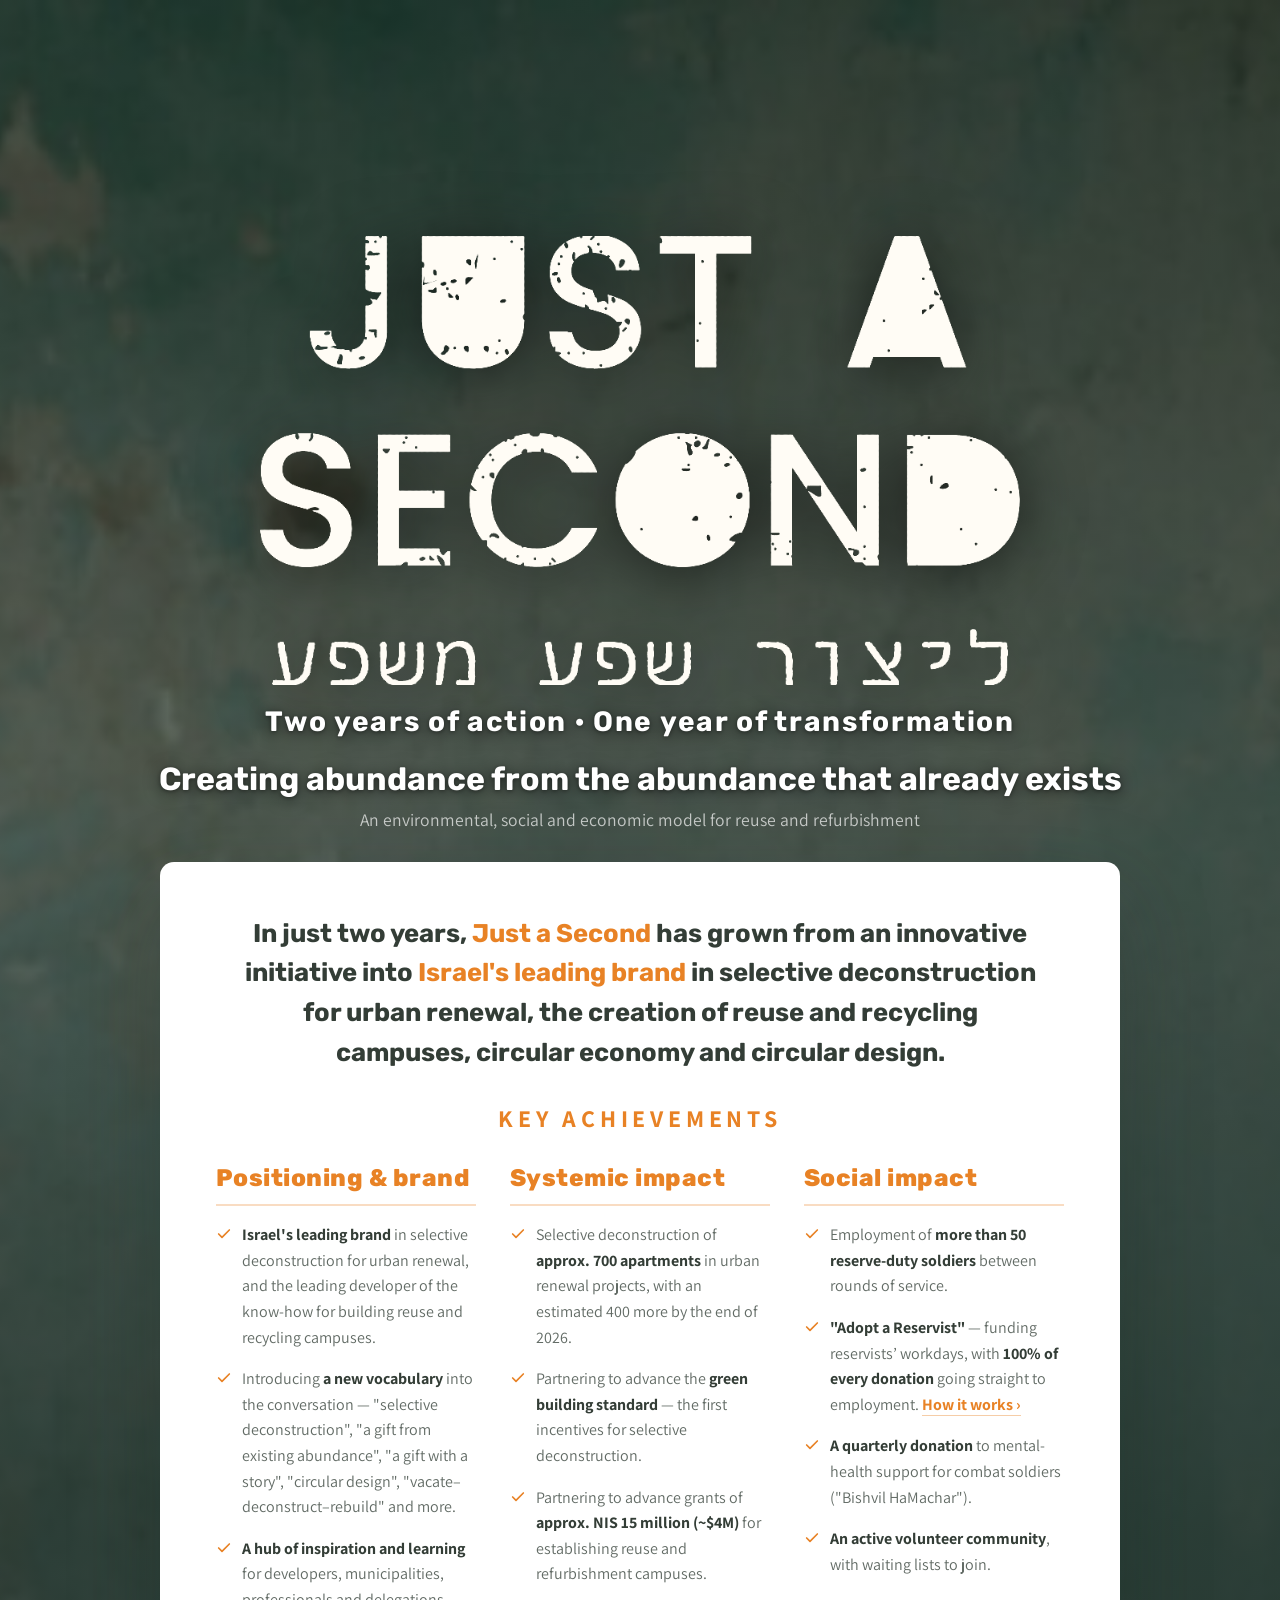
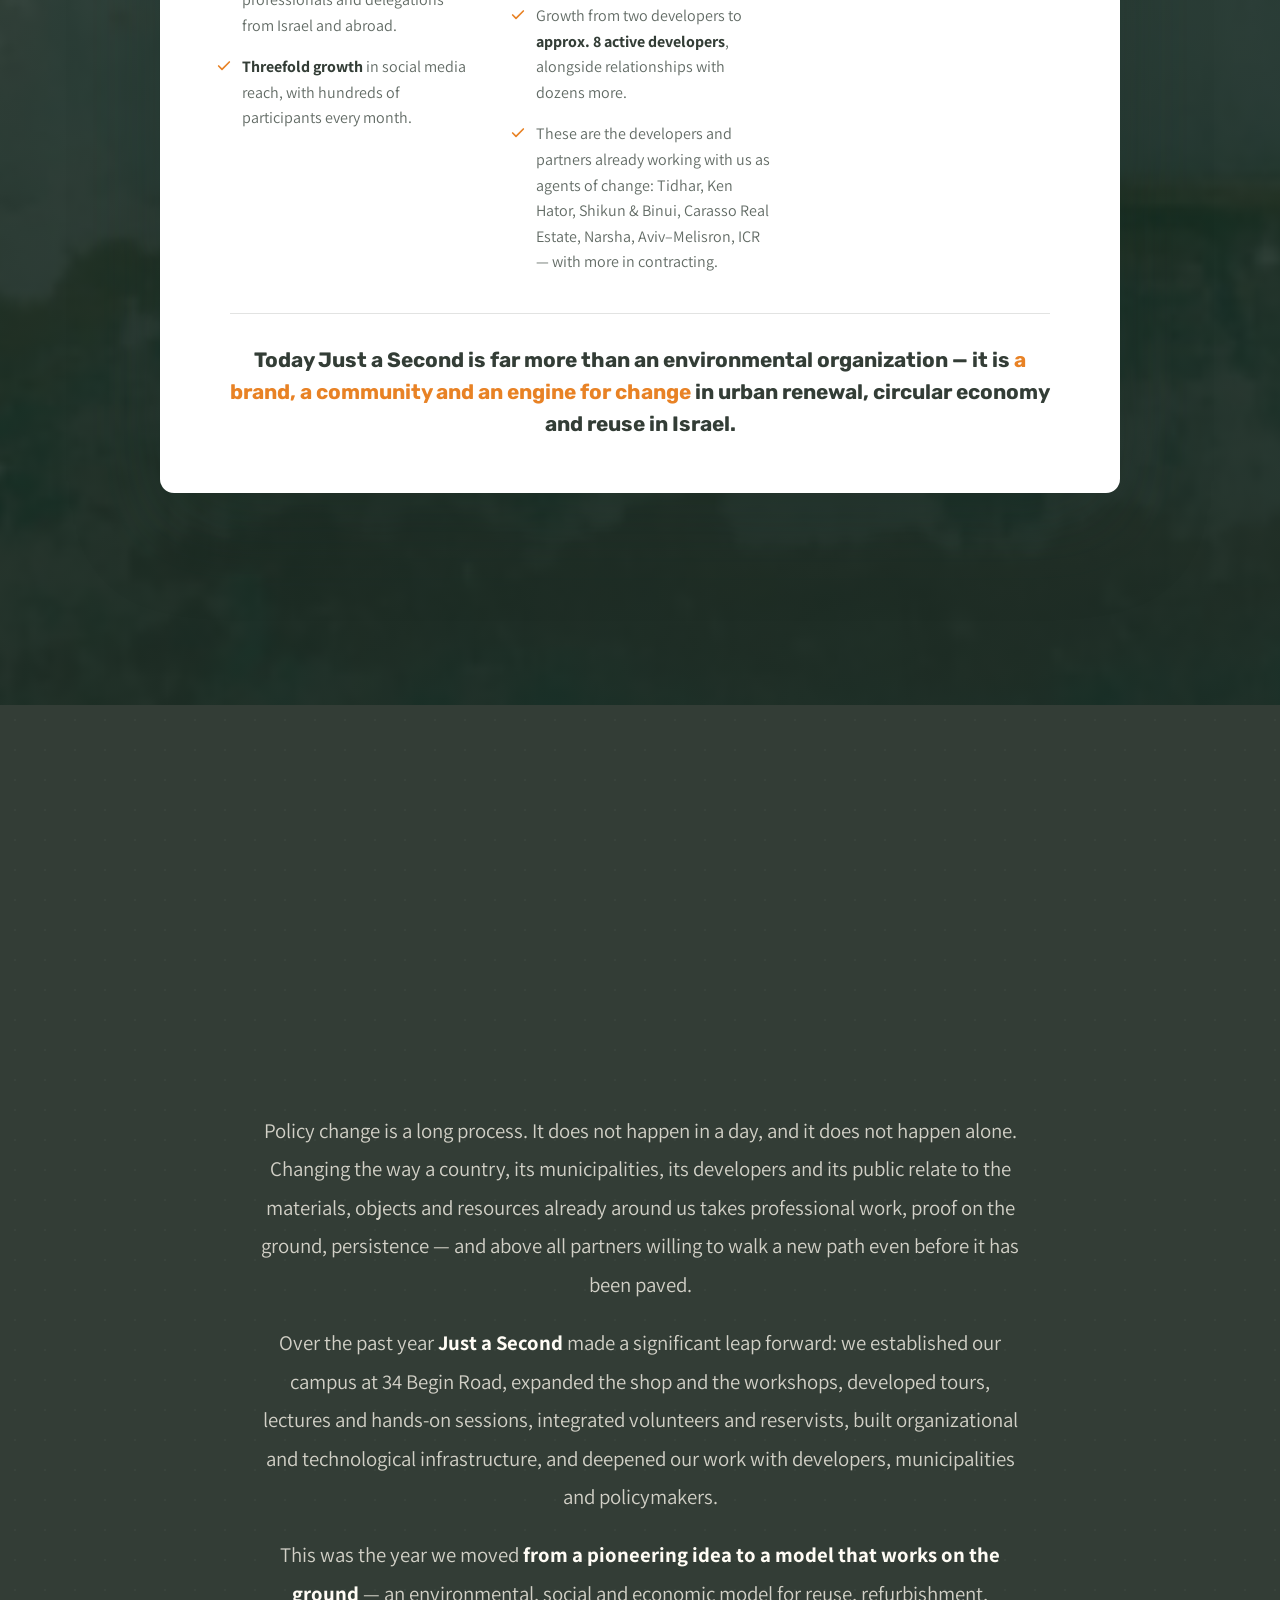
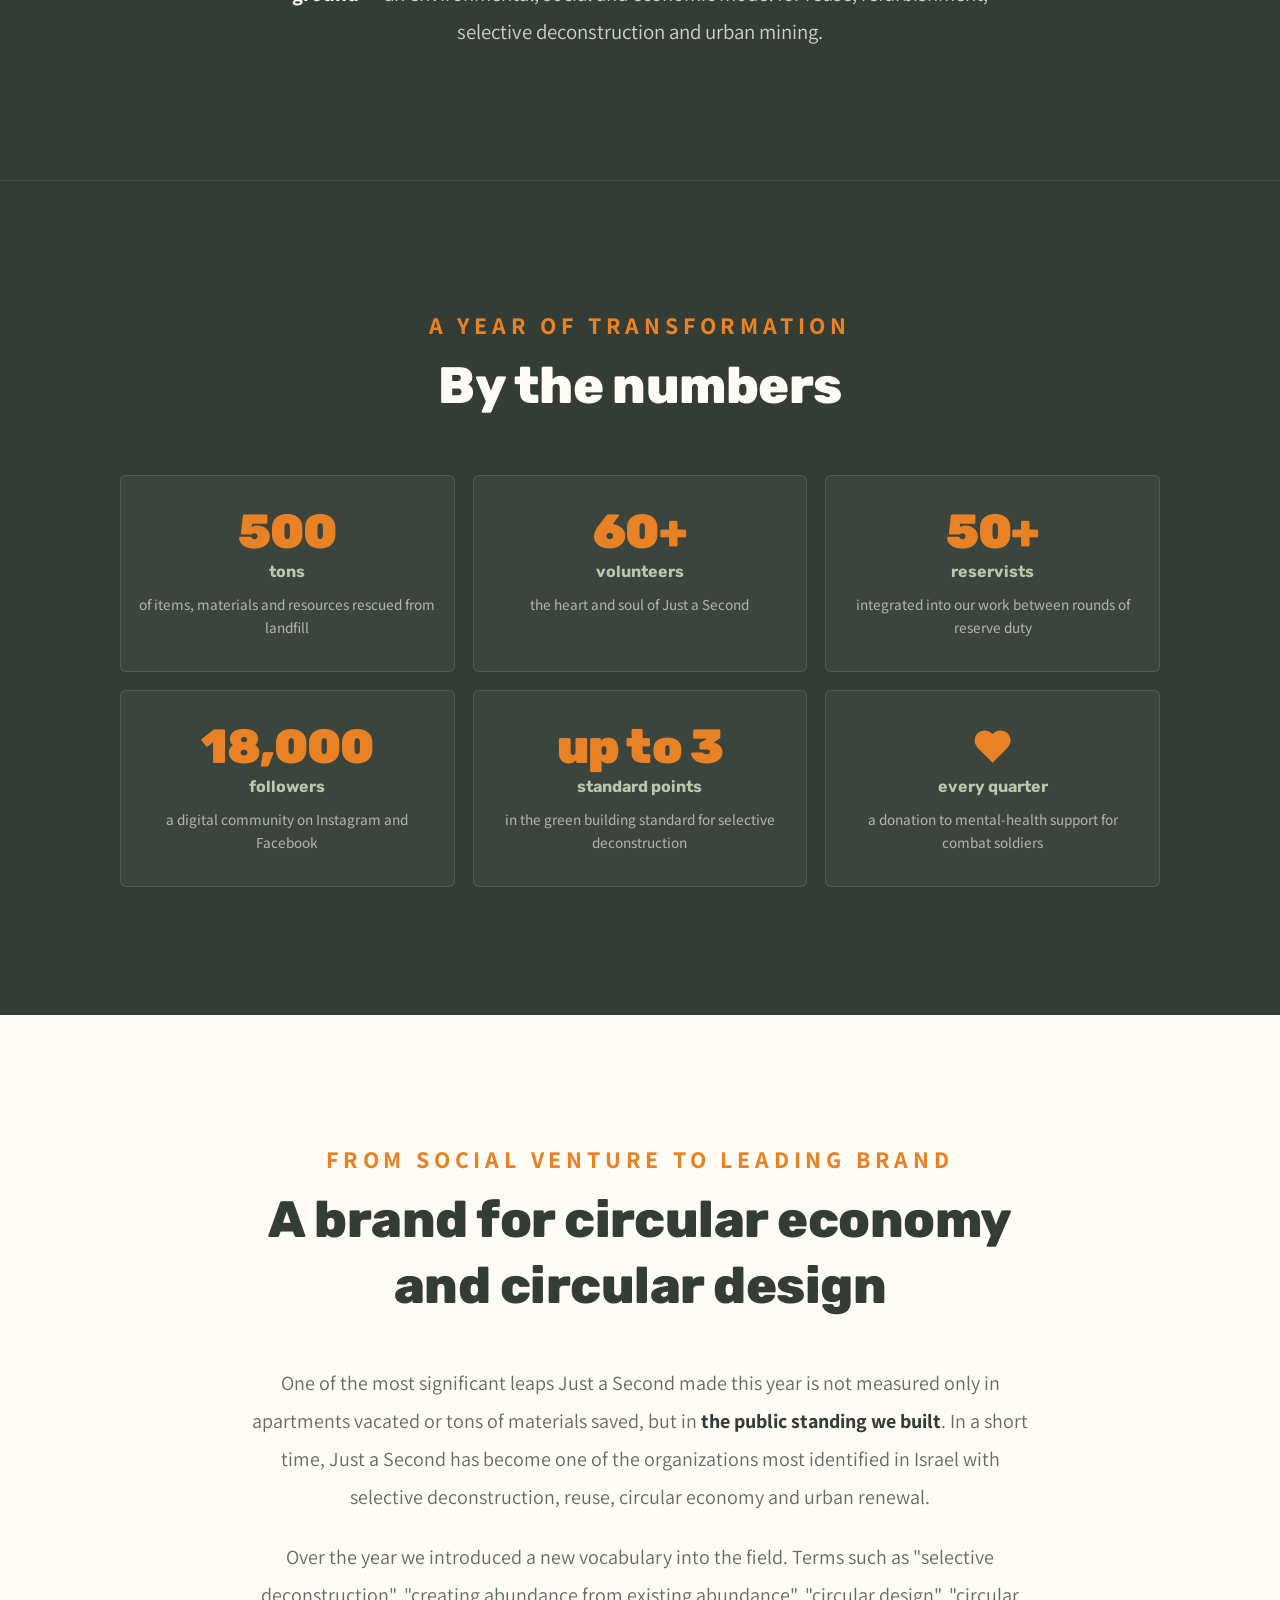
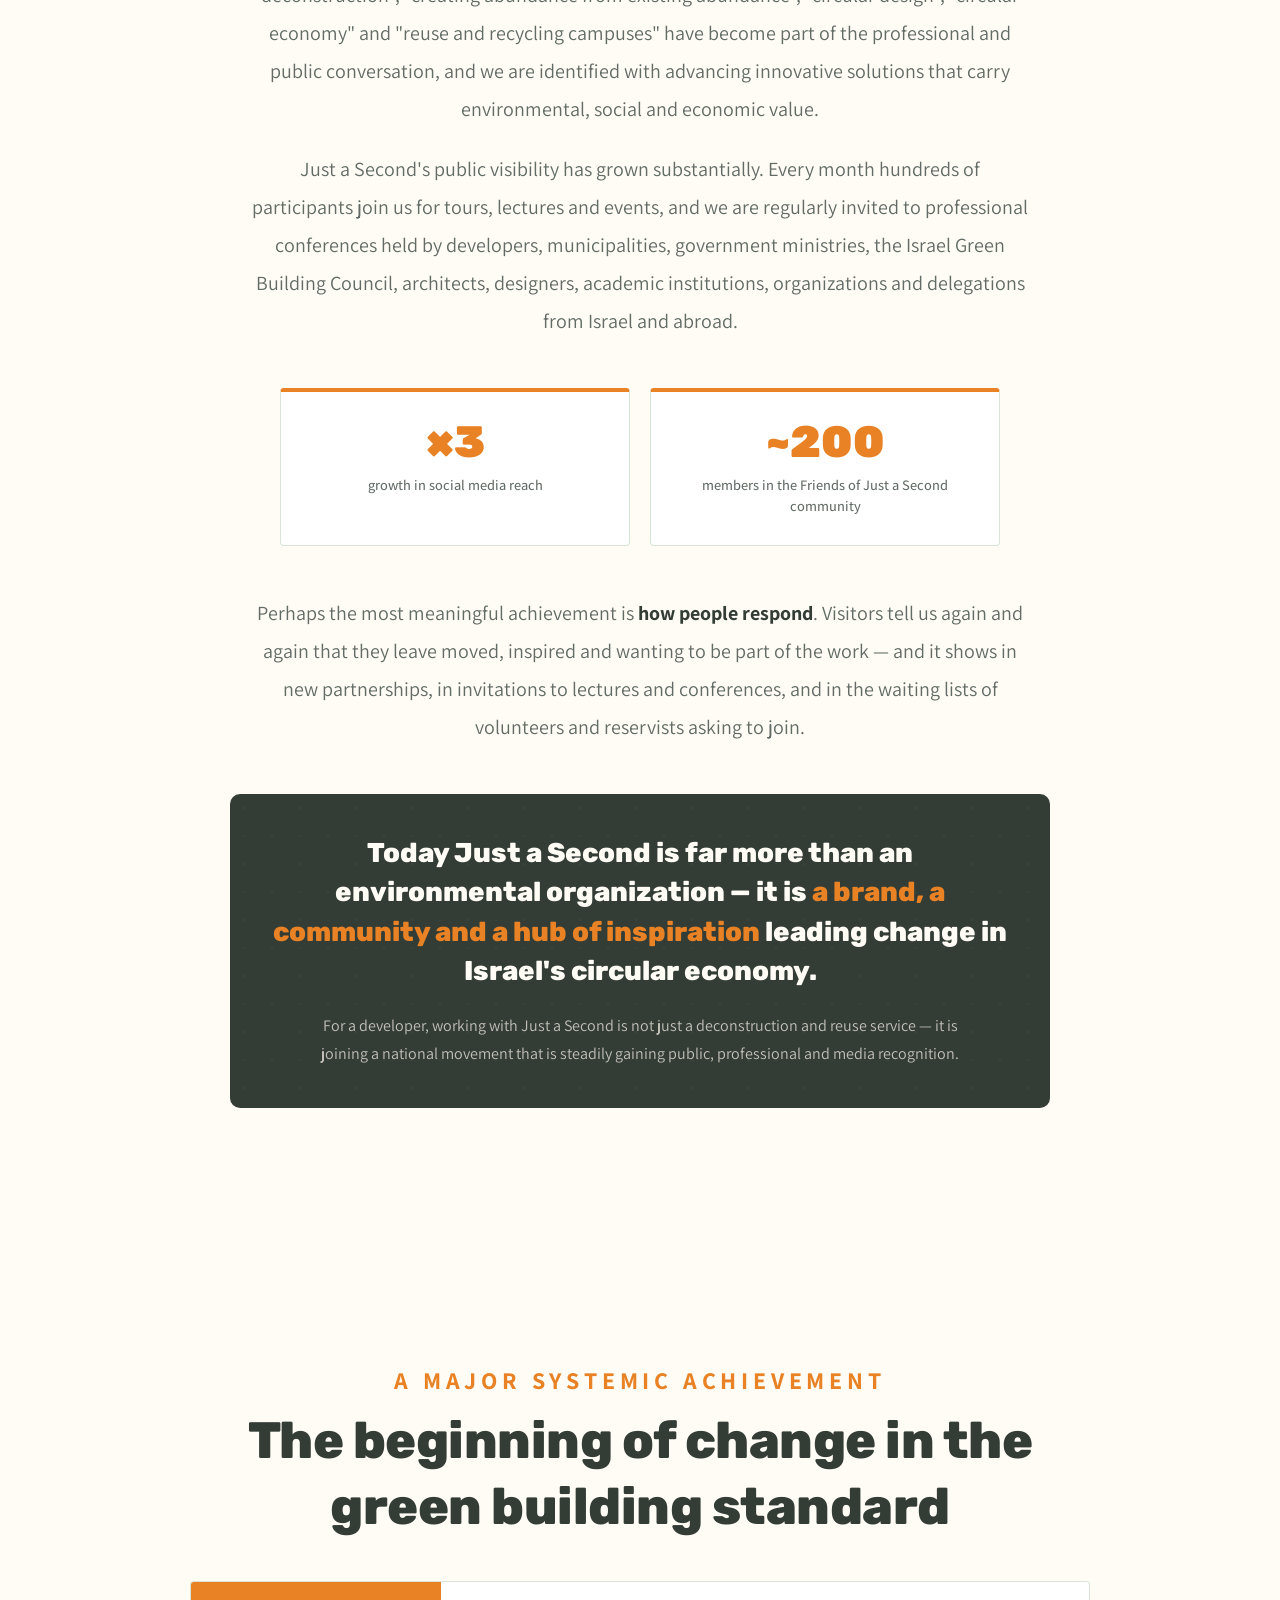
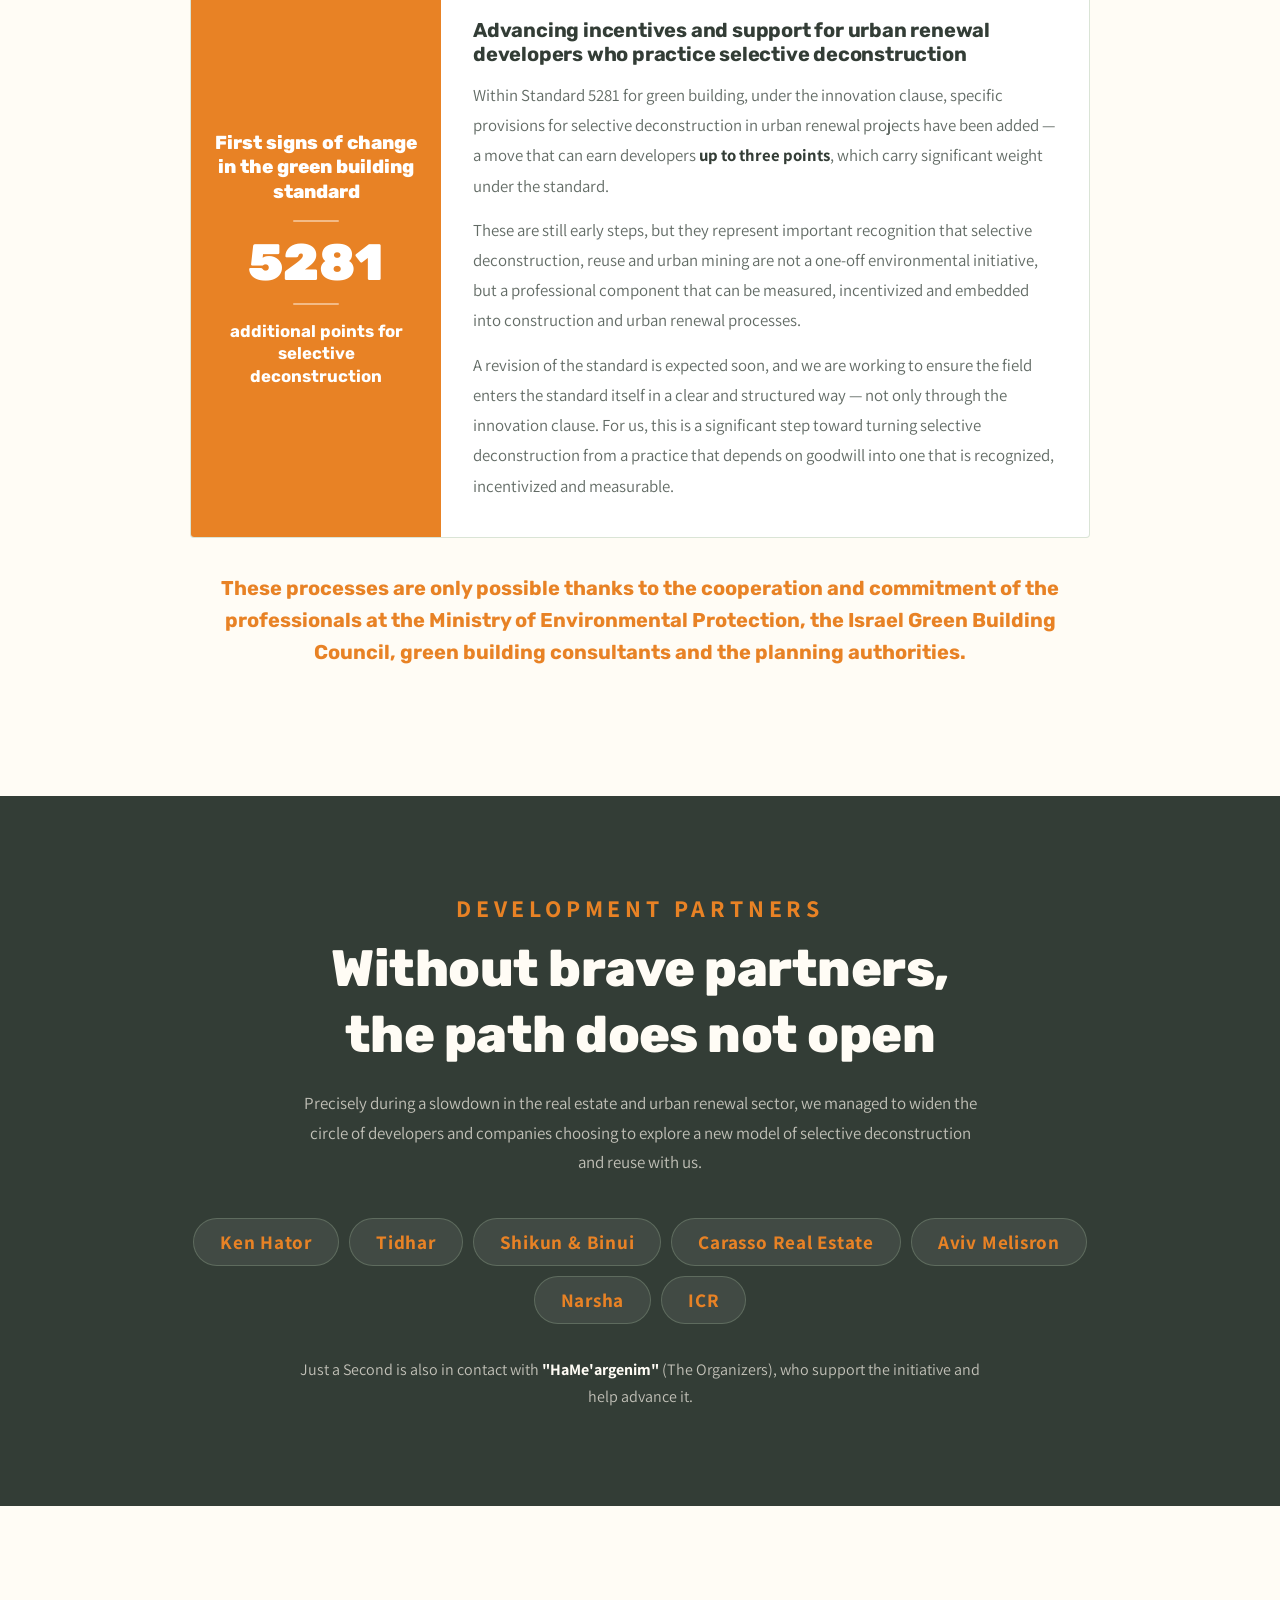
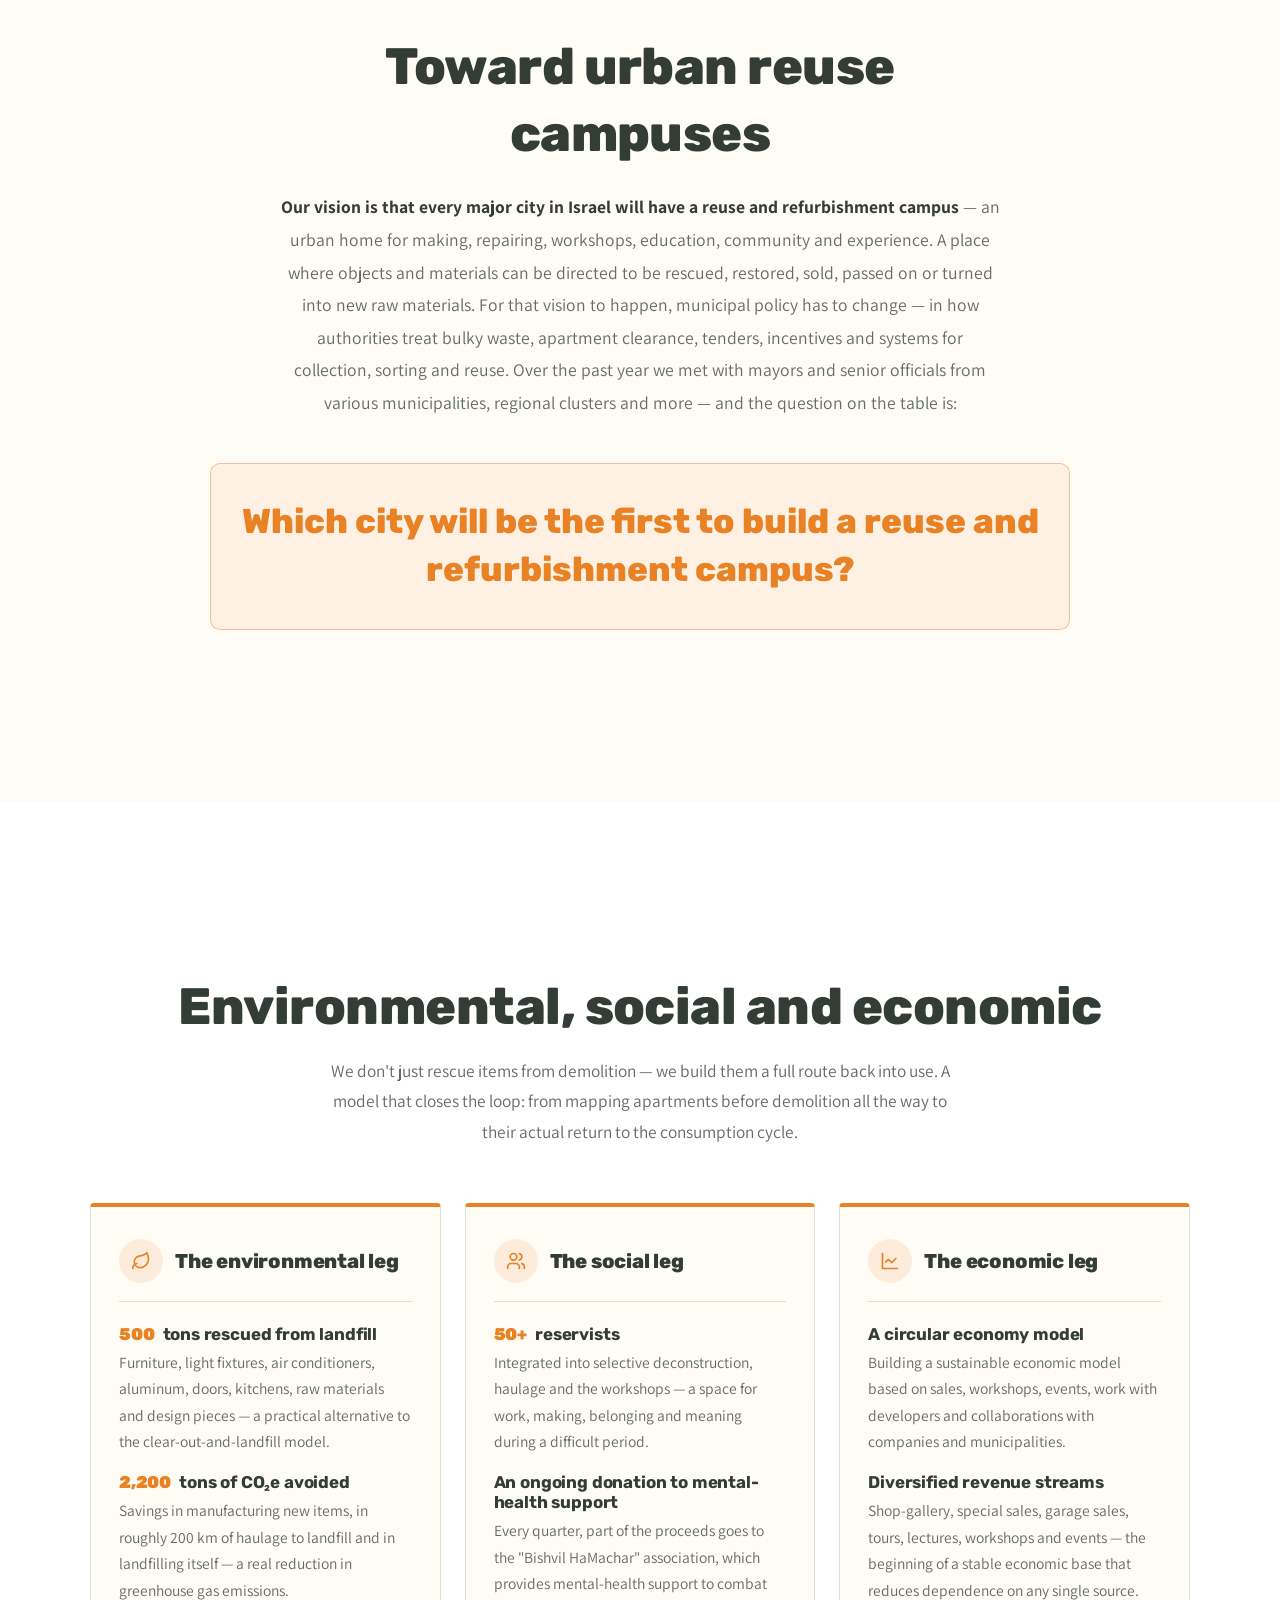
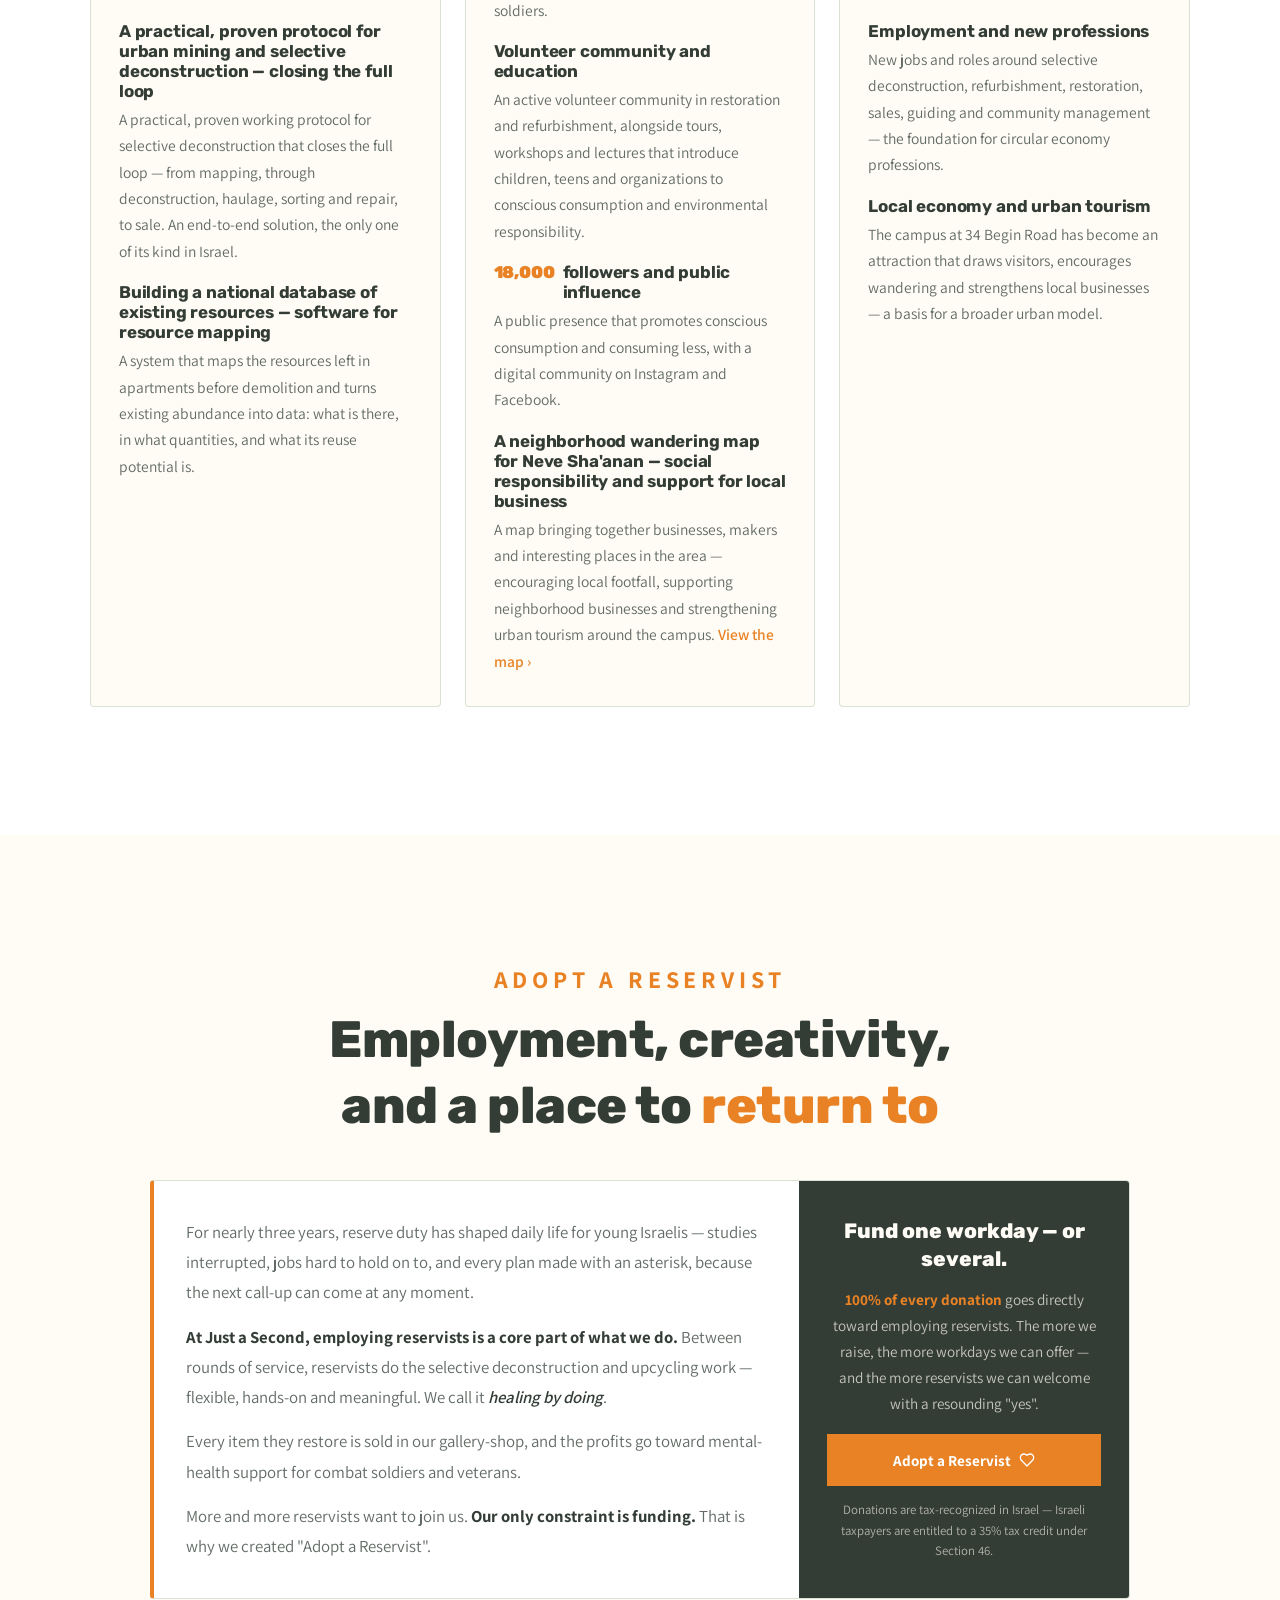
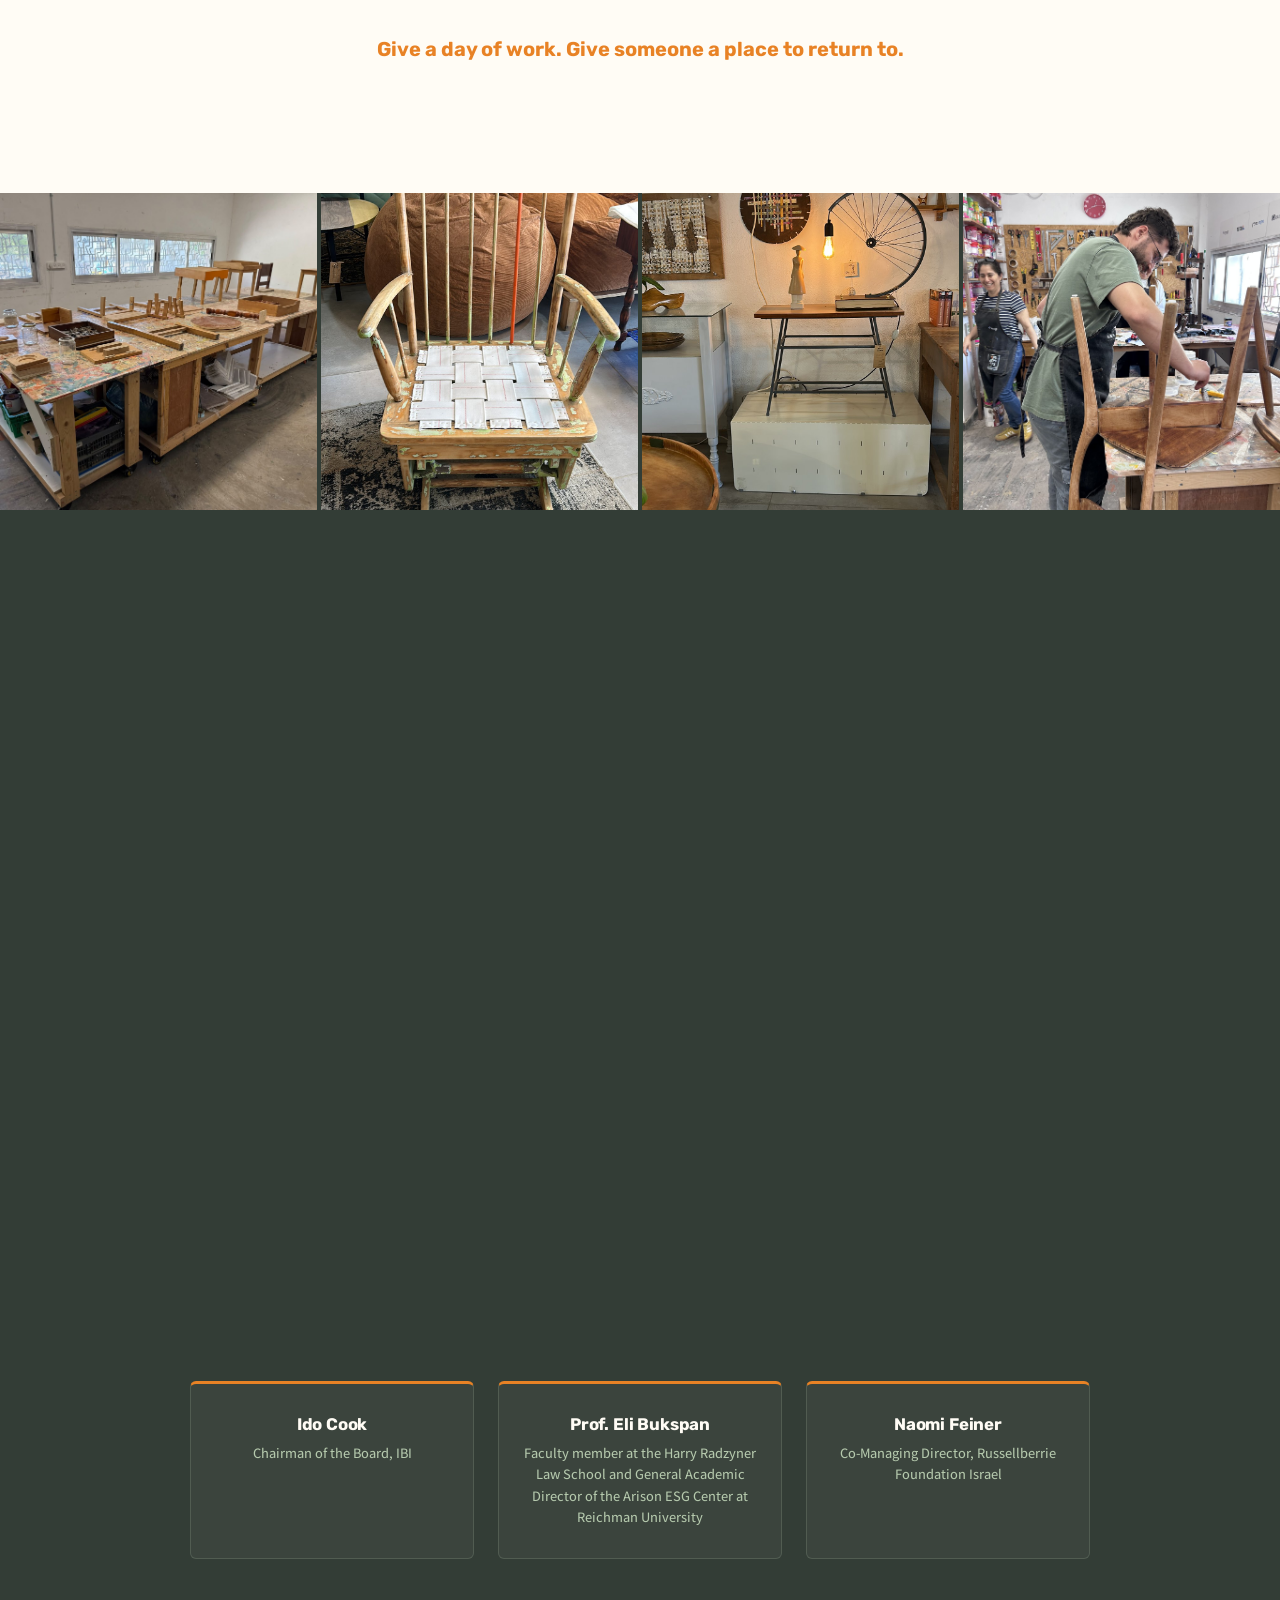
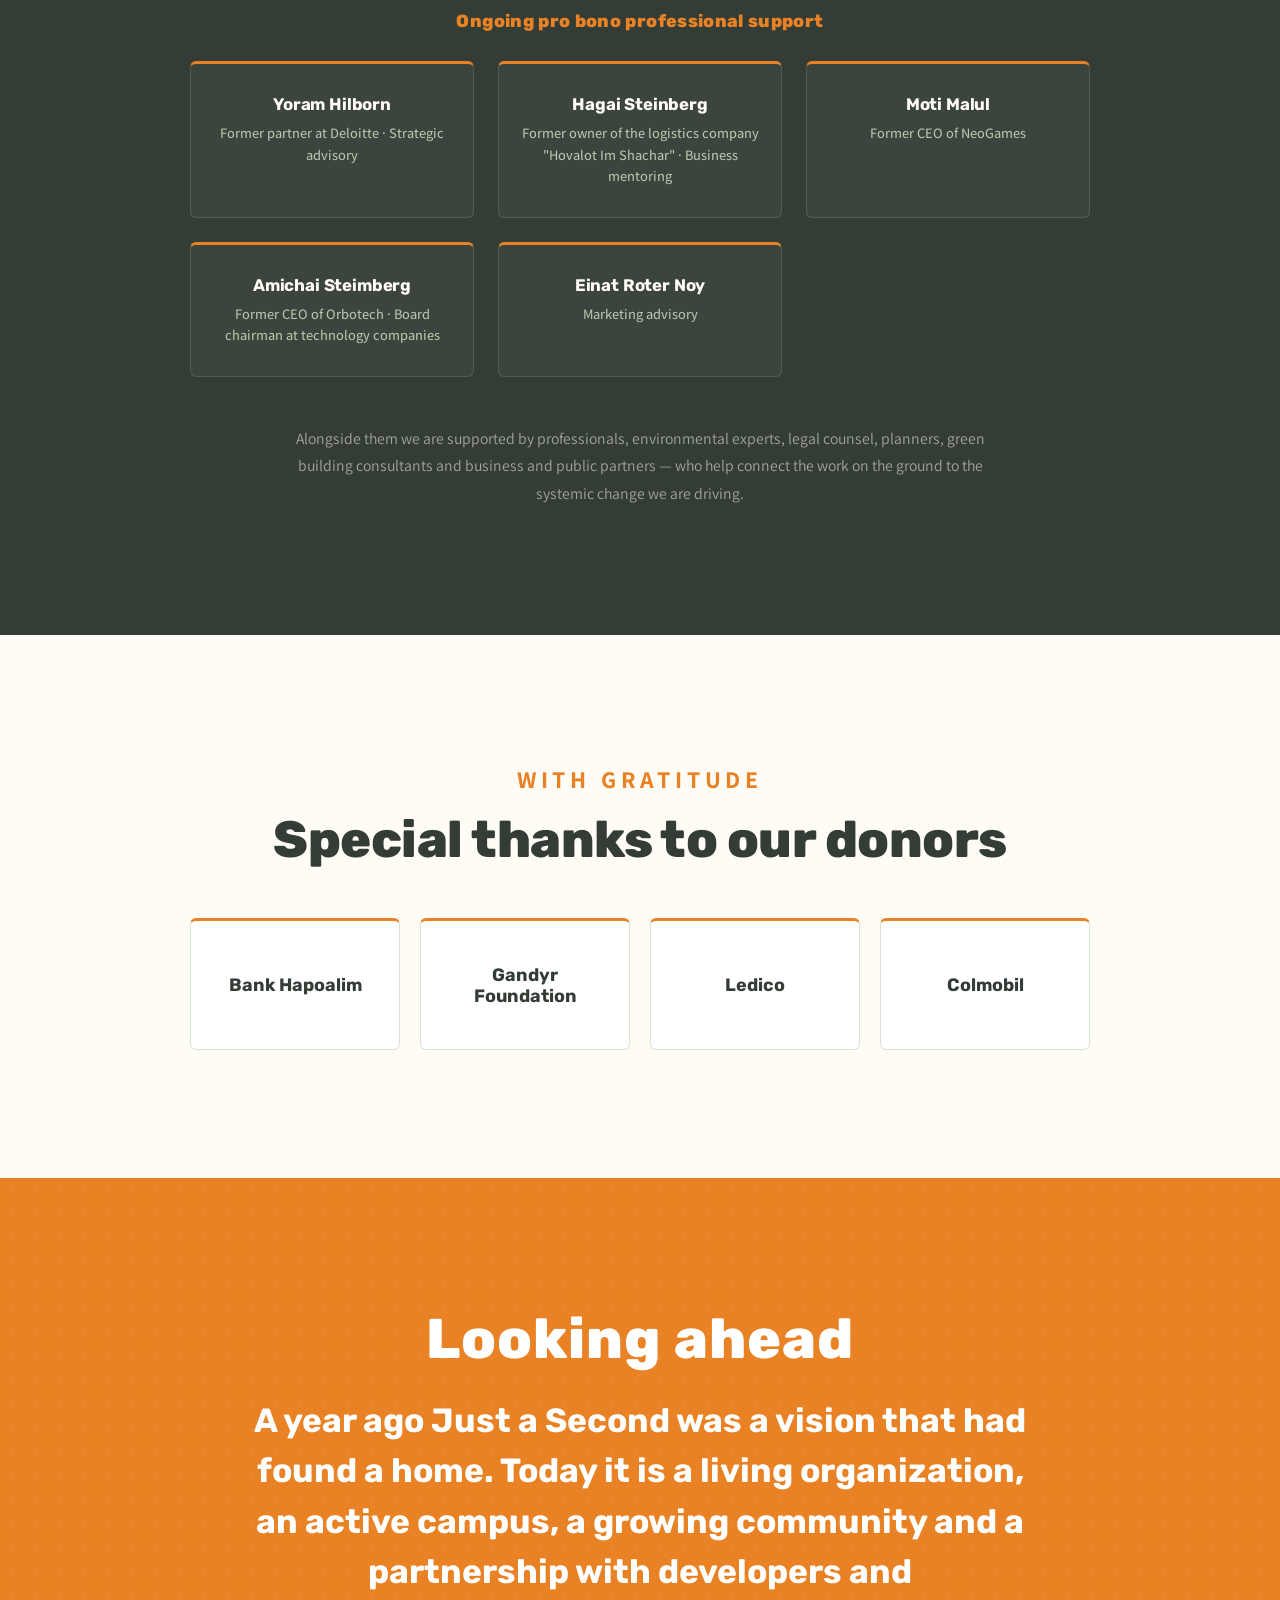
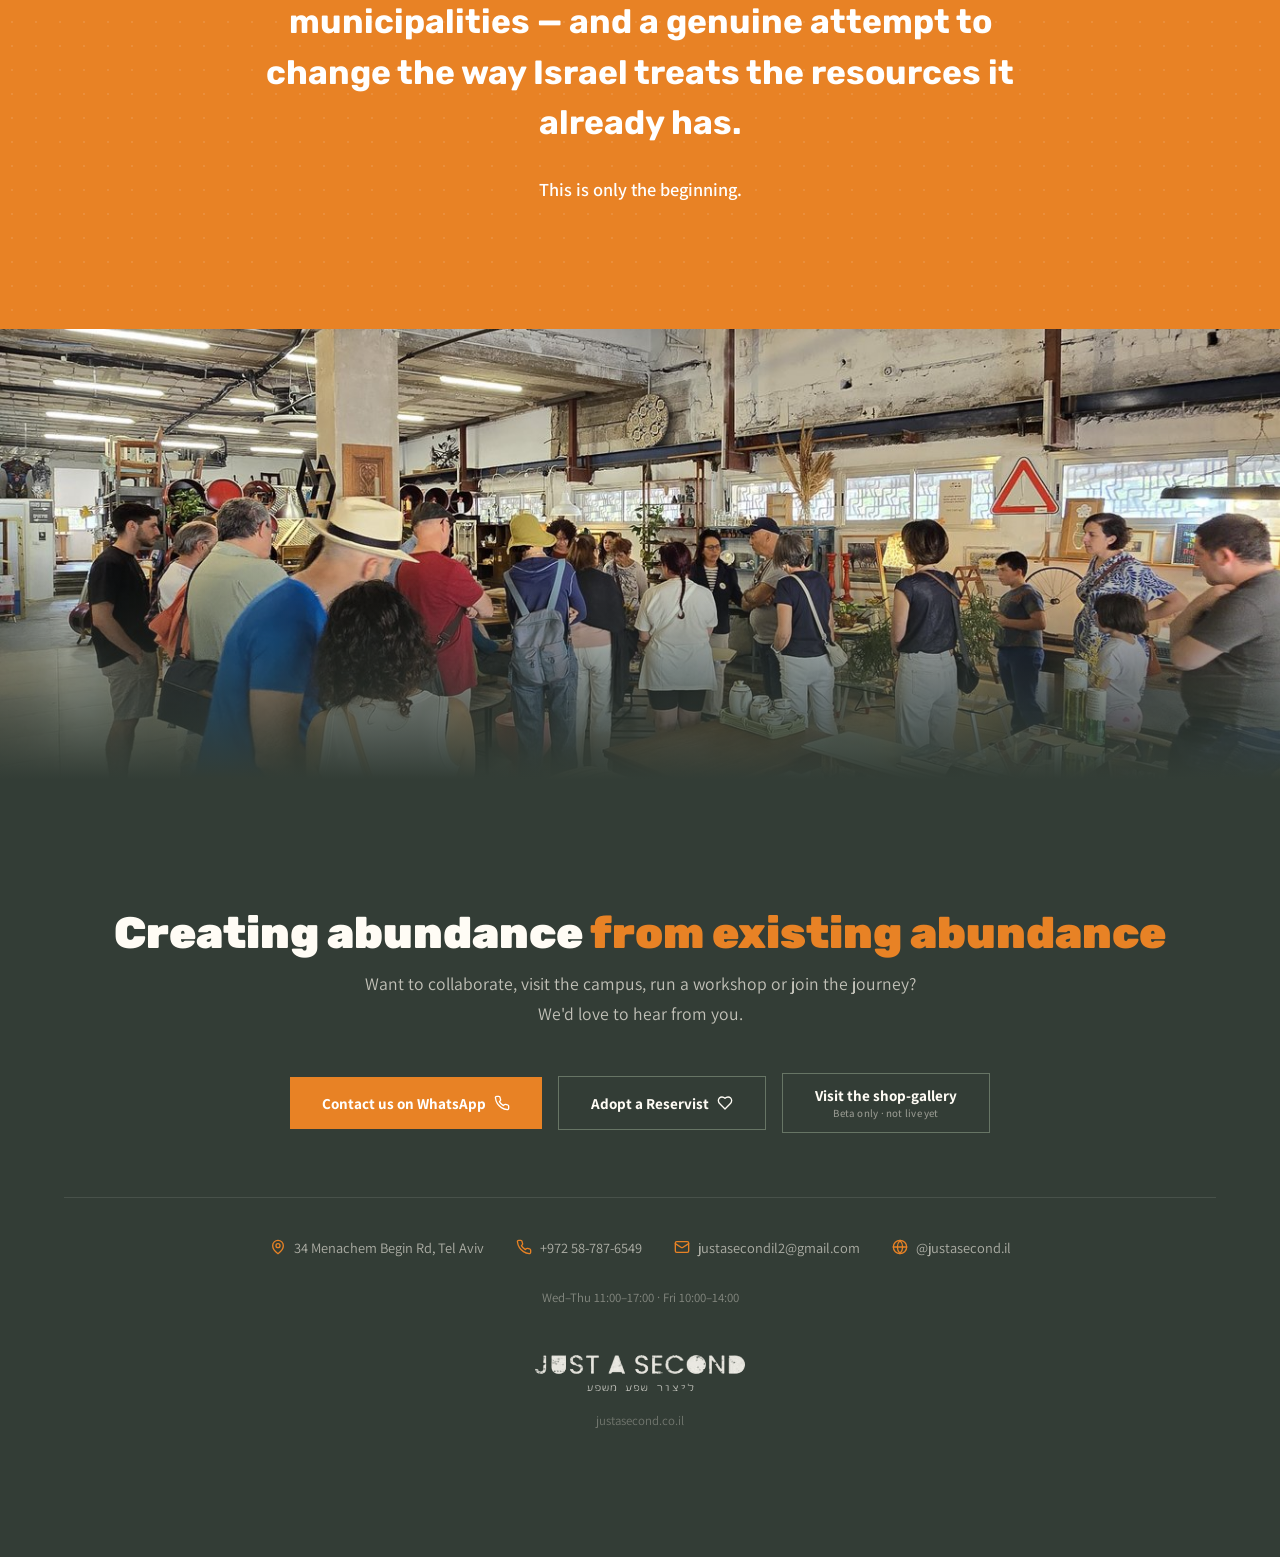
==== index.html @ 2d510a44 "Initial commit: English one-pager with Adopt a Reservist Standalone English (LTR) version of the Jus" ====
<!DOCTYPE html>
<html lang="en" dir="ltr">
<head>
  <meta charset="UTF-8" />
  <meta name="viewport" content="width=device-width, initial-scale=1.0" />
  <title>Just A Second | Two Years of Action, One Year of Transformation</title>
  <meta name="description" content="Two years of action, one year of transformation. An environmental, social and economic model for reuse, refurbishment, selective deconstruction and urban mining. 500 tons rescued, 2,200 tons of CO₂e avoided." />
  <meta property="og:title" content="Just A Second | Two Years of Action, One Year of Transformation" />
  <meta property="og:description" content="Creating abundance from the abundance that already exists. An environmental, social and economic model for reuse, refurbishment and selective deconstruction." />
  <meta property="og:url" content="https://jas-one-pager-donation.netlify.app/" />
  <meta property="og:image" content="https://jas-one-pager-donation.netlify.app/og-image.jpg" />
  <meta property="og:image:secure_url" content="https://jas-one-pager-donation.netlify.app/og-image.jpg" />
  <meta property="og:image:width" content="1200" />
  <meta property="og:image:height" content="1600" />
  <meta property="og:image:alt" content="Just A Second — the reuse and refurbishment campus" />
  <meta property="og:type" content="website" />
  <meta property="og:locale" content="en_US" />
  <meta name="twitter:card" content="summary_large_image" />
  <meta name="twitter:image" content="https://jas-one-pager-donation.netlify.app/og-image.jpg" />
  <link rel="alternate" hreflang="he" href="https://jas-one-pager.vercel.app/" />
  <link rel="alternate" hreflang="en" href="https://jas-one-pager-donation.netlify.app/" />
  <link rel="preconnect" href="https://fonts.googleapis.com" />
  <link rel="preconnect" href="https://fonts.gstatic.com" crossorigin />
  <link href="https://fonts.googleapis.com/css2?family=Assistant:wght@300;400;500;600;700;800&family=Rubik:wght@400;500;600;700;800;900&display=swap" rel="stylesheet" />
  <style>
    *, *::before, *::after { box-sizing: border-box; margin: 0; padding: 0; }
    :root {
      --green: #333D36;
      --green-mid: #626B65;
      --sage: #B5C9AD;
      --orange: #E88225;
      --cream: #FFFCF5;
      --white: #ffffff;
      --font-title: 'Rubik', 'Assistant', sans-serif;
      --font-body: 'Assistant', 'Rubik', sans-serif;
    }
    html { scroll-behavior: smooth; }
    body {
      font-family: var(--font-body);
      font-weight: 400;
      color: var(--green);
      background: var(--cream);
      overflow-x: hidden;
      -webkit-font-smoothing: antialiased;
    }
    h1, h2, h3, h4, h5, h6 { font-family: var(--font-title); font-weight: 800; letter-spacing: -0.01em; }
    .container { max-width: 1200px; margin: 0 auto; padding: 0 24px; }
    .narrow { max-width: 820px; margin: 0 auto; }


    /* ═══ ANIMATIONS ═══ */
    @keyframes fadeUp {
      from { opacity: 0; transform: translateY(40px); }
      to { opacity: 1; transform: translateY(0); }
    }
    @keyframes fadeIn {
      from { opacity: 0; }
      to { opacity: 1; }
    }
    @keyframes scrollBounce {
      0%, 100% { transform: translateY(0); }
      50% { transform: translateY(8px); }
    }
    @keyframes scaleIn {
      from { opacity: 0; transform: scale(0.8); }
      to { opacity: 1; transform: scale(1); }
    }
    .reveal {
      opacity: 0;
      transform: translateY(40px);
      transition: opacity 0.8s cubic-bezier(0.22, 1, 0.36, 1), transform 0.8s cubic-bezier(0.22, 1, 0.36, 1);
    }
    .reveal.visible {
      opacity: 1;
      transform: translateY(0);
    }

    /* ═══ HERO ═══ */
    .hero {
      position: relative;
      overflow: hidden;
    }
    .hero-bg {
      position: absolute;
      inset: 0;
      z-index: 0;
    }
    .hero-bg img {
      width: 100%;
      height: 100%;
      object-fit: cover;
      transition: transform 8s ease-out;
    }
    .hero:hover .hero-bg img { transform: scale(1.05); }
    .hero-bg::after {
      content: '';
      position: absolute;
      inset: 0;
      background: linear-gradient(to bottom, rgba(25,43,36,0.6), rgba(25,43,36,0.55), rgba(25,43,36,0.82), rgba(25,43,36,0.9));
    }
    .hero-center {
      position: relative;
      z-index: 10;
      min-height: 100dvh;
      display: flex;
      align-items: flex-start;
      justify-content: center;
      text-align: center;
      padding: clamp(96px, 12vh, 150px) 24px 0;
    }
    .hero-title {
      margin: 0 auto;
      animation: fadeUp 1s 0.3s cubic-bezier(0.22, 1, 0.36, 1) both;
    }
    .hero-logo {
      display: block;
      margin: 0 auto;
      width: clamp(330px, 82vw, 760px);
      max-width: 92vw;
      height: auto;
      filter: drop-shadow(0 6px 30px rgba(0,0,0,0.55));
    }
    .hero-subtitle-en {
      font-family: var(--font-title);
      font-size: clamp(1rem, 3vw, 1.75rem);
      font-weight: 700;
      color: white;
      letter-spacing: 0.06em;
      margin-top: 20px;
      text-shadow: 0 2px 16px rgba(0,0,0,0.6), 0 1px 4px rgba(0,0,0,0.4);
      animation: fadeUp 1s 0.6s cubic-bezier(0.22, 1, 0.36, 1) both;
    }
    .hero-bottom {
      position: relative;
      z-index: 10;
      padding-bottom: 48px;
      text-align: center;
      animation: fadeUp 1s 1s cubic-bezier(0.22, 1, 0.36, 1) both;
    }
    .hero-tagline {
      font-family: var(--font-title);
      font-size: clamp(1.25rem, 3vw, 2rem);
      font-weight: 700;
      color: white;
      text-shadow: 0 2px 16px rgba(0,0,0,0.6), 0 1px 4px rgba(0,0,0,0.4);
    }
    .hero-tagline-center {
      margin-top: 22px;
      animation: fadeUp 1s 0.9s cubic-bezier(0.22, 1, 0.36, 1) both;
    }
    .hero-tagline-sub {
      font-family: var(--font-body);
      font-size: 1.1rem;
      font-weight: 400;
      color: rgba(255,255,255,0.7);
      margin-top: 10px;
      animation: fadeUp 1s 1.1s cubic-bezier(0.22, 1, 0.36, 1) both;
    }

    /* ═══ SECTIONS ═══ */
    section { padding: 96px 0; }
    @media (min-width: 640px) { section { padding: 128px 0; } }

    .section-label {
      font-family: var(--font-body);
      font-size: clamp(1.15rem, 2.4vw, 1.5rem);
      letter-spacing: 0.2em;
      text-transform: uppercase;
      color: var(--orange);
      font-weight: 700;
      margin-bottom: 12px;
      text-align: center;
    }
    .section-title {
      font-family: var(--font-title);
      font-size: clamp(1.75rem, 4vw, 3.25rem);
      font-weight: 800;
      text-align: center;
      line-height: 1.3;
      margin-bottom: 48px;
    }

    /* ═══ MISSION / INTRO ═══ */
    .mission {
      background: var(--green);
      position: relative;
      overflow: hidden;
    }
    .mission::before {
      content: '';
      position: absolute;
      inset: 0;
      opacity: 0.03;
      background-image: radial-gradient(circle, var(--cream) 1px, transparent 1px);
      background-size: 30px 30px;
    }
    .mission .container { position: relative; z-index: 1; }
    .mission .section-title { color: var(--cream); font-size: clamp(2.3rem, 6vw, 4.5rem); }
    .mission .section-title span { color: var(--orange); }
    .mission-text {
      font-family: var(--font-body);
      font-size: clamp(1.05rem, 2vw, 1.3rem);
      font-weight: 400;
      color: rgba(255,250,240,0.78);
      text-align: center;
      line-height: 1.85;
      max-width: 760px;
      margin: 0 auto;
    }
    .mission-text + .mission-text { margin-top: 20px; }
    .mission-text strong { color: var(--cream); font-weight: 700; }

    /* ═══ EXECUTIVE SUMMARY (on hero background) ═══ */
    .summary {
      background: transparent;
      position: relative;
      z-index: 20;
      margin-top: clamp(-190px, -13vw, -90px);
      padding: 0 24px 84px;
    }
    .summary-box {
      position: relative;
      max-width: 960px;
      margin: 0 auto;
      background: var(--white);
      border-radius: 14px;
      padding: 40px 26px;
      box-shadow: 0 34px 90px rgba(25,43,36,0.30);
    }
    @media (min-width: 768px) { .summary-box { padding: 52px 56px; } }
    .summary-lead {
      font-family: var(--font-title);
      font-size: clamp(1.2rem, 2.4vw, 1.6rem);
      font-weight: 700;
      color: var(--green);
      text-align: center;
      line-height: 1.55;
      max-width: 800px;
      margin: 0 auto 30px;
    }
    .summary-lead strong { color: var(--orange); }
    .summary-sub {
      font-family: var(--font-body);
      font-size: clamp(1.15rem, 2.4vw, 1.5rem);
      font-weight: 700;
      color: var(--orange);
      text-align: center;
      letter-spacing: 0.2em;
      text-transform: uppercase;
      margin-bottom: 30px;
    }
    .summary-groups {
      display: grid;
      grid-template-columns: 1fr;
      gap: 26px;
      max-width: 940px;
      margin: 0 auto;
    }
    @media (min-width: 768px) { .summary-groups { grid-template-columns: repeat(3, 1fr); gap: 34px; } }
    .summary-group-title {
      font-family: var(--font-title);
      font-size: clamp(1.15rem, 2.4vw, 1.5rem);
      font-weight: 800;
      color: var(--orange);
      letter-spacing: 0.02em;
      margin-bottom: 16px;
      padding-bottom: 12px;
      border-bottom: 2px solid rgba(232,130,37,0.28);
    }
    .summary-group ul { list-style: none; display: flex; flex-direction: column; gap: 16px; }
    .summary-group a { color: var(--orange); font-weight: 700; text-decoration: none; border-bottom: 1px solid rgba(232,130,37,0.4); }
    .summary-group a:hover { border-bottom-color: var(--orange); }
    .summary-group li {
      display: flex;
      gap: 10px;
      align-items: flex-start;
      font-family: var(--font-body);
      font-size: 1rem;
      line-height: 1.6;
      color: var(--green-mid);
    }
    .summary-group li svg {
      width: 16px; height: 16px;
      color: var(--orange);
      fill: none; stroke: currentColor; stroke-width: 2.5;
      stroke-linecap: round; stroke-linejoin: round;
      flex-shrink: 0; margin-top: 4px;
    }
    .summary-group li strong { color: var(--green); font-weight: 700; }
    .summary-close {
      font-family: var(--font-title);
      font-size: clamp(1.05rem, 2.2vw, 1.3rem);
      font-weight: 700;
      color: var(--green);
      text-align: center;
      line-height: 1.55;
      max-width: 820px;
      margin: 38px auto 0;
      padding-top: 30px;
      border-top: 1px solid rgba(51,61,54,0.14);
    }
    .summary-close strong { color: var(--orange); }

    /* ═══ BRAND / PUBLIC STANDING ═══ */
    .brand { background: var(--cream); }
    .brand .section-label { color: var(--orange); }
    .brand .section-title { color: var(--green); margin-bottom: 44px; }
    .brand-body {
      max-width: 780px;
      margin: 0 auto;
    }
    .brand-body p {
      font-family: var(--font-body);
      font-size: clamp(1.08rem, 2vw, 1.25rem);
      color: var(--green-mid);
      line-height: 1.9;
      text-align: center;
    }
    .brand-body p + p { margin-top: 22px; }
    .brand-body strong { color: var(--green); font-weight: 700; }
    .brand-stats {
      display: flex;
      flex-wrap: wrap;
      justify-content: center;
      gap: 20px;
      max-width: 720px;
      margin: 48px auto;
    }
    .brand-stat {
      flex: 1 1 220px;
      background: var(--white);
      border: 1px solid rgba(181,201,173,0.5);
      border-top: 4px solid var(--orange);
      border-radius: 4px;
      padding: 28px 24px;
      text-align: center;
    }
    .brand-stat .bs-value {
      font-family: var(--font-title);
      font-size: clamp(2rem, 5vw, 2.75rem);
      font-weight: 900;
      color: var(--orange);
      line-height: 1;
    }
    .brand-stat .bs-label {
      font-family: var(--font-body);
      font-size: 0.9rem;
      font-weight: 500;
      color: var(--green-mid);
      margin-top: 10px;
      line-height: 1.5;
    }
    .brand-pull {
      max-width: 820px;
      margin: 48px auto 0;
      background: var(--green);
      border-radius: 10px;
      padding: 40px 32px;
      text-align: center;
      position: relative;
      overflow: hidden;
    }
    .brand-pull::before {
      content: '';
      position: absolute;
      inset: 0;
      opacity: 0.04;
      background-image: radial-gradient(circle, var(--sage) 1px, transparent 1px);
      background-size: 28px 28px;
    }
    .brand-pull p { position: relative; z-index: 1; }
    .brand-pull .pull-main {
      font-family: var(--font-title);
      font-size: clamp(1.2rem, 2.6vw, 1.7rem);
      font-weight: 800;
      color: var(--cream);
      line-height: 1.45;
    }
    .brand-pull .pull-main span { color: var(--orange); }
    .brand-pull .pull-sub {
      font-family: var(--font-body);
      font-size: 1rem;
      color: rgba(255,250,240,0.7);
      line-height: 1.75;
      max-width: 640px;
      margin: 20px auto 0;
    }

    /* ═══ METRICS BAND ═══ */
    .metrics {
      background: var(--green);
      border-top: 1px solid rgba(255,252,245,0.08);
      position: relative;
      overflow: hidden;
    }
    .metrics::before {
      content: '';
      position: absolute;
      inset: 0;
      opacity: 0.04;
      background-image: radial-gradient(circle, var(--sage) 1px, transparent 1px);
      background-size: 32px 32px;
    }
    .metrics .container { position: relative; z-index: 1; }
    .metrics .section-label { color: var(--orange); }
    .metrics .section-title { color: var(--cream); margin-bottom: 56px; }
    .metrics-grid {
      display: grid;
      grid-template-columns: repeat(2, 1fr);
      gap: 20px;
      max-width: 1040px;
      margin: 0 auto;
    }
    @media (min-width: 640px) { .metrics-grid { grid-template-columns: repeat(3, 1fr); gap: 18px; } }
    .metric {
      background: rgba(255,252,245,0.04);
      border: 1px solid rgba(181,201,173,0.18);
      border-radius: 6px;
      padding: 32px 18px;
      text-align: center;
      transition: transform 0.4s cubic-bezier(0.22,1,0.36,1), border-color 0.4s, background 0.4s;
    }
    .metric:hover {
      transform: translateY(-6px);
      background: rgba(181,201,173,0.08);
      border-color: var(--sage);
    }
    .metric-value {
      font-family: var(--font-title);
      font-size: clamp(2.1rem, 5vw, 3rem);
      font-weight: 900;
      color: var(--orange);
      line-height: 1;
      letter-spacing: -0.02em;
    }
    .metric-icon {
      display: flex;
      justify-content: center;
      align-items: center;
      color: var(--orange);
      height: clamp(2.1rem, 5vw, 3rem);
    }
    .metric-icon svg { width: clamp(2rem, 4.5vw, 2.7rem); height: clamp(2rem, 4.5vw, 2.7rem); fill: currentColor; }
    .metric-unit {
      font-family: var(--font-title);
      font-size: 1.0rem;
      font-weight: 700;
      color: var(--sage);
      margin-top: 6px;
    }
    .metric-label {
      font-family: var(--font-body);
      font-size: 0.95rem;
      font-weight: 500;
      color: rgba(255,250,240,0.6);
      margin-top: 12px;
      line-height: 1.5;
    }

    /* ═══ ACHIEVEMENT / HIGHLIGHT ═══ */
    .achievement { background: var(--cream); }
    .achievement .section-label { color: var(--orange); }
    .achievement .section-title { color: var(--green); margin-bottom: 40px; }
    .achievement-card {
      max-width: 900px;
      margin: 0 auto;
      background: var(--white);
      border: 1px solid rgba(181,201,173,0.5);
      border-radius: 4px;
      overflow: hidden;
      display: grid;
      grid-template-columns: 1fr;
    }
    @media (min-width: 768px) { .achievement-card { grid-template-columns: 250px 1fr; } }
    .achievement-badge {
      background: var(--orange);
      color: white;
      display: flex;
      flex-direction: column;
      align-items: center;
      justify-content: center;
      text-align: center;
      padding: 40px 24px;
    }
    .achievement-badge .badge-head {
      font-family: var(--font-title);
      font-size: 1.18rem;
      font-weight: 800;
      line-height: 1.3;
    }
    .achievement-badge .badge-rule {
      width: 46px;
      height: 2px;
      background: rgba(255,255,255,0.45);
      border-radius: 2px;
      margin: 15px 0;
    }
    .achievement-badge .big {
      font-family: var(--font-title);
      font-size: 3.2rem;
      font-weight: 900;
      line-height: 1;
    }
    .achievement-badge .desc {
      font-family: var(--font-title);
      font-size: 1.05rem;
      font-weight: 700;
      line-height: 1.35;
    }
    .achievement-body { padding: 36px 32px; }
    .achievement-body h3 {
      font-family: var(--font-title);
      font-size: 1.25rem;
      font-weight: 700;
      color: var(--green);
      margin-bottom: 14px;
    }
    .achievement-body p {
      font-family: var(--font-body);
      font-size: 1.05rem;
      color: var(--green-mid);
      line-height: 1.8;
    }
    .achievement-body p + p { margin-top: 14px; }
    .achievement-body strong { color: var(--green); font-weight: 700; }
    .achievement-note {
      font-family: var(--font-title);
      font-size: clamp(1rem, 2.2vw, 1.25rem);
      font-weight: 700;
      color: var(--orange);
      text-align: center;
      line-height: 1.6;
      max-width: 840px;
      margin: 34px auto 0;
    }

    /* ═══ MODEL (three legs) ═══ */
    .model { background: var(--white); }
    .model .section-label { color: var(--orange); }
    .model .section-title { color: var(--green); margin-bottom: 16px; }
    .model-intro {
      font-family: var(--font-body);
      text-align: center;
      color: var(--green-mid);
      max-width: 640px;
      margin: 0 auto 56px;
      font-size: 1.08rem;
      line-height: 1.75;
    }
    .legs-grid {
      display: grid;
      grid-template-columns: 1fr;
      gap: 24px;
      max-width: 1100px;
      margin: 0 auto;
    }
    @media (min-width: 900px) { .legs-grid { grid-template-columns: repeat(3, 1fr); } }
    .leg {
      background: var(--cream);
      border: 1px solid rgba(181,201,173,0.5);
      border-top: 4px solid var(--orange);
      border-radius: 4px;
      padding: 32px 28px;
      transition: box-shadow 0.5s, transform 0.5s;
    }
    .leg:hover { box-shadow: 0 24px 60px rgba(25,43,36,0.12); transform: translateY(-4px); }
    .leg-head {
      display: flex;
      align-items: center;
      gap: 12px;
      margin-bottom: 22px;
      padding-bottom: 18px;
      border-bottom: 1px solid rgba(181,201,173,0.5);
    }
    .leg-head .leg-icon {
      width: 44px;
      height: 44px;
      background: rgba(235,116,35,0.12);
      border-radius: 50%;
      flex-shrink: 0;
      display: flex;
      align-items: center;
      justify-content: center;
    }
    .leg-head .leg-icon svg { width: 20px; height: 20px; color: var(--orange); fill: none; stroke: currentColor; stroke-width: 2; stroke-linecap: round; stroke-linejoin: round; }
    .leg-head h3 { font-family: var(--font-title); font-size: 1.25rem; font-weight: 800; color: var(--green); }
    .leg-item { margin-bottom: 18px; }
    .leg-item:last-child { margin-bottom: 0; }
    .leg-item h4 {
      font-family: var(--font-title);
      font-size: 1.06rem;
      font-weight: 700;
      color: var(--green);
      margin-bottom: 5px;
      display: flex;
      align-items: baseline;
      gap: 8px;
    }
    .leg-item h4 .num { color: var(--orange); font-weight: 900; }
    .leg-item p {
      font-family: var(--font-body);
      font-size: 0.97rem;
      color: var(--green-mid);
      line-height: 1.7;
    }
    .leg-item a { color: var(--orange); font-weight: 600; text-decoration: none; }
    .leg-item a:hover { text-decoration: underline; }

    /* ═══ PARTNERS ═══ */
    .partners {
      background: var(--green);
      padding: 96px 0;
    }
    .partners .section-label { color: var(--orange); }
    .partners .section-title { color: var(--cream); margin-bottom: 20px; }
    .partners-intro {
      font-family: var(--font-body);
      text-align: center;
      color: rgba(255,250,240,0.7);
      max-width: 680px;
      margin: 0 auto 40px;
      font-size: 1.06rem;
      line-height: 1.75;
    }
    .partners-intro strong { color: var(--cream); font-weight: 700; }
    .team-intro strong { color: var(--cream); font-weight: 700; }
    .lead-em { font-weight: 700; }
    .partners-lead {
      display: flex;
      justify-content: center;
      margin-bottom: 28px;
    }
    .partner-lead-chip {
      font-family: var(--font-title);
      font-size: 1.05rem;
      font-weight: 800;
      color: var(--green);
      background: var(--sage);
      border-radius: 100px;
      padding: 12px 32px;
      display: inline-flex;
      flex-direction: column;
      align-items: center;
      gap: 2px;
    }
    .partner-lead-chip small {
      font-family: var(--font-body);
      font-size: 0.68rem;
      font-weight: 600;
      color: var(--green-mid);
      letter-spacing: 0.05em;
    }
    .partners-row {
      display: flex;
      flex-wrap: wrap;
      justify-content: center;
      gap: 10px;
      max-width: 960px;
      margin: 0 auto;
    }
    .partner-top {
      font-family: var(--font-body);
      font-size: 1.2rem;
      font-weight: 700;
      letter-spacing: 0.04em;
      color: var(--orange);
      background: rgba(255,252,245,0.07);
      border: 1px solid rgba(181,201,173,0.25);
      border-radius: 100px;
      padding: 10px 26px;
      transition: background 0.25s, color 0.25s, border-color 0.25s;
      cursor: default;
    }
    .partner-top:hover {
      background: rgba(232,130,37,0.14);
      color: var(--orange);
      border-color: rgba(232,130,37,0.5);
    }
    .partners-note {
      font-family: var(--font-body);
      text-align: center;
      color: rgba(255,250,240,0.7);
      max-width: 680px;
      margin: 32px auto 0;
      font-size: 1.0rem;
      line-height: 1.7;
    }
    .partners-note strong { color: var(--cream); font-weight: 700; }

    /* ═══ CITIES ═══ */
    .cities { background: var(--cream); }
    .cities .section-label { color: var(--orange); }
    .cities .section-title { color: var(--green); margin-bottom: 24px; }
    .cities-vision {
      font-family: var(--font-body);
      text-align: center;
      color: var(--green-mid);
      max-width: 720px;
      margin: 0 auto 44px;
      font-size: 1.1rem;
      line-height: 1.85;
    }
    .cities-vision strong { color: var(--green); font-weight: 700; }
    .cities-question {
      max-width: 860px;
      margin: 0 auto 44px;
      background: rgba(235,116,35,0.08);
      border: 1.5px solid rgba(235,116,35,0.4);
      border-radius: 10px;
      padding: 34px 28px;
      text-align: center;
      font-family: var(--font-title);
      font-size: clamp(1.35rem, 3.2vw, 2.15rem);
      font-weight: 800;
      color: var(--orange);
      line-height: 1.4;
    }
    .city-highlight {
      max-width: 760px;
      margin: 0 auto;
      background: var(--white);
      border: 1px solid rgba(181,201,173,0.5);
      border-left: 4px solid var(--orange);
      border-radius: 4px;
      padding: 28px 32px;
      display: flex;
      gap: 20px;
      align-items: flex-start;
    }
    .city-highlight .pin {
      width: 44px;
      height: 44px;
      background: rgba(235,116,35,0.12);
      border-radius: 50%;
      flex-shrink: 0;
      display: flex;
      align-items: center;
      justify-content: center;
    }
    .city-highlight .pin svg { width: 20px; height: 20px; color: var(--orange); fill: none; stroke: currentColor; stroke-width: 2; stroke-linecap: round; stroke-linejoin: round; }
    .city-highlight h3 { font-family: var(--font-title); font-size: 1.1rem; font-weight: 700; color: var(--green); margin-bottom: 8px; }
    .city-highlight p { font-family: var(--font-body); font-size: 1.0rem; color: var(--green-mid); line-height: 1.75; }

    /* ═══ ADOPT A RESERVIST ═══ */
    .adopt { background: var(--cream); }
    .adopt .section-label { color: var(--orange); }
    .adopt .section-title { color: var(--green); margin-bottom: 40px; }
    .adopt .section-title span { color: var(--orange); }
    .adopt-card {
      max-width: 980px;
      margin: 0 auto;
      background: var(--white);
      border: 1px solid rgba(181,201,173,0.5);
      border-left: 4px solid var(--orange);
      border-radius: 4px;
      overflow: hidden;
      display: grid;
      grid-template-columns: 1fr;
    }
    @media (min-width: 860px) { .adopt-card { grid-template-columns: 1fr 330px; } }
    .adopt-body { padding: 36px 32px; }
    .adopt-body p {
      font-family: var(--font-body);
      font-size: 1.05rem;
      color: var(--green-mid);
      line-height: 1.8;
    }
    .adopt-body p + p { margin-top: 14px; }
    .adopt-body strong { color: var(--green); font-weight: 700; }
    .adopt-body em { color: var(--green); font-weight: 600; }
    .adopt-ask {
      background: var(--green);
      padding: 36px 28px;
      display: flex;
      flex-direction: column;
      justify-content: center;
      text-align: center;
      gap: 14px;
    }
    .adopt-ask-lead {
      font-family: var(--font-title);
      font-size: 1.3rem;
      font-weight: 800;
      color: var(--cream);
      line-height: 1.35;
    }
    .adopt-ask-note {
      font-family: var(--font-body);
      font-size: 0.95rem;
      color: rgba(255,250,240,0.72);
      line-height: 1.7;
    }
    .adopt-ask-note strong { color: var(--orange); font-weight: 700; }
    .adopt-btn { justify-content: center; margin-top: 4px; }
    .adopt-tax {
      font-family: var(--font-body);
      font-size: 0.8rem;
      color: rgba(255,250,240,0.62);
      line-height: 1.6;
    }
    .adopt-close {
      font-family: var(--font-title);
      font-size: clamp(1rem, 2.2vw, 1.25rem);
      font-weight: 700;
      color: var(--orange);
      text-align: center;
      line-height: 1.6;
      max-width: 840px;
      margin: 34px auto 0;
    }

    /* ═══ MOSAIC ═══ */
    .mosaic {
      padding: 0;
      background: var(--green);
    }
    .mosaic-grid {
      display: grid;
      grid-template-columns: repeat(2, 1fr);
      gap: 4px;
    }
    @media (min-width: 768px) { .mosaic-grid { grid-template-columns: repeat(4, 1fr); } }
    .mosaic-item {
      aspect-ratio: 1;
      overflow: hidden;
    }
    .mosaic-item img {
      width: 100%;
      height: 100%;
      object-fit: cover;
      transition: transform 0.7s;
    }
    .mosaic-item:hover img { transform: scale(1.1); }

    /* ═══ BOARD / TEAM ═══ */
    .team { background: var(--green); }
    .team .section-label { color: var(--orange); }
    .team .section-title { color: var(--cream); margin-bottom: 20px; }
    .team-intro {
      font-family: var(--font-body);
      text-align: center;
      color: rgba(255,250,240,0.7);
      max-width: 700px;
      margin: 0 auto 56px;
      font-size: 1.06rem;
      line-height: 1.75;
    }
    .team-grid {
      display: grid;
      grid-template-columns: 1fr;
      gap: 24px;
      max-width: 900px;
      margin: 0 auto;
    }
    @media (min-width: 768px) { .team-grid { grid-template-columns: repeat(3, 1fr); } }
    .team-member {
      text-align: center;
      background: rgba(255,252,245,0.04);
      border: 1px solid rgba(181,201,173,0.18);
      border-top: 3px solid var(--orange);
      border-radius: 6px;
      padding: 30px 22px;
    }
    .team-member h3 { font-family: var(--font-title); font-size: 1.05rem; font-weight: 700; color: var(--cream); margin-bottom: 8px; }
    .team-member .role { font-family: var(--font-body); font-size: 0.9rem; color: var(--sage); font-weight: 500; line-height: 1.5; }
    .team-group + .team-group { margin-top: 52px; }
    .team-group-label {
      font-family: var(--font-title);
      font-size: 1.1rem;
      font-weight: 800;
      color: var(--orange);
      text-align: center;
      letter-spacing: 0.02em;
      margin: 0 0 30px;
    }
    .team-note {
      font-family: var(--font-body);
      text-align: center;
      color: rgba(255,250,240,0.55);
      max-width: 720px;
      margin: 48px auto 0;
      font-size: 0.98rem;
      line-height: 1.75;
    }

    /* ═══ DONORS ═══ */
    .donors { background: var(--cream); }
    .donors .section-label { color: var(--orange); }
    .donors .section-title { color: var(--green); margin-bottom: 44px; }
    .donors-grid {
      display: grid;
      grid-template-columns: repeat(2, 1fr);
      gap: 20px;
      max-width: 900px;
      margin: 0 auto;
    }
    @media (min-width: 768px) { .donors-grid { grid-template-columns: repeat(4, 1fr); } }
    .donor-card {
      background: var(--white);
      border: 1px solid rgba(181,201,173,0.5);
      border-top: 3px solid var(--orange);
      border-radius: 6px;
      padding: 28px 20px;
      display: flex;
      flex-direction: column;
      align-items: center;
      justify-content: center;
      gap: 14px;
      min-height: 132px;
      transition: box-shadow 0.4s, transform 0.4s;
    }
    .donor-card:hover { box-shadow: 0 18px 44px rgba(25,43,36,0.1); transform: translateY(-4px); }
    .donor-logo {
      height: 48px;
      max-width: 140px;
      object-fit: contain;
    }
    .donor-name {
      font-family: var(--font-title);
      font-size: 1.12rem;
      font-weight: 700;
      color: var(--green);
      text-align: center;
    }

    /* ═══ QUOTE / LOOKING FORWARD ═══ */
    .quote-section {
      background: var(--orange);
      position: relative;
      overflow: hidden;
    }
    .quote-section::before {
      content: '';
      position: absolute;
      inset: 0;
      opacity: 0.1;
      background-image: radial-gradient(circle, white 1px, transparent 1px);
      background-size: 24px 24px;
    }
    .quote-label {
      font-family: var(--font-title);
      font-size: clamp(2.2rem, 5.5vw, 3.5rem);
      letter-spacing: 0.02em;
      color: #ffffff;
      font-weight: 800;
      text-align: center;
      margin-bottom: 24px;
    }
    .quote-text {
      font-family: var(--font-title);
      font-size: clamp(1.25rem, 3vw, 2.1rem);
      font-weight: 700;
      color: white;
      text-align: center;
      line-height: 1.5;
      max-width: 780px;
      margin: 0 auto;
    }
    .quote-sub {
      font-family: var(--font-body);
      font-size: 1.15rem;
      color: white;
      font-weight: 600;
      text-align: center;
      margin-top: 28px;
    }

    /* ═══ FULL IMAGE ═══ */
    .full-image {
      padding: 0;
      position: relative;
      height: 50vh;
      min-height: 350px;
    }
    .full-image img {
      width: 100%;
      height: 100%;
      object-fit: cover;
    }
    .full-image::after {
      content: '';
      position: absolute;
      inset: 0;
      background: linear-gradient(to top, var(--green), transparent, transparent);
    }

    /* ═══ CTA ═══ */
    .cta { background: var(--green); }
    .cta .closing-tag {
      font-family: var(--font-title);
      font-size: clamp(1.5rem, 4vw, 2.75rem);
      font-weight: 900;
      color: var(--cream);
      text-align: center;
      line-height: 1.2;
      margin-bottom: 10px;
    }
    .cta .closing-tag span { color: var(--orange); }
    .cta .closing-sub {
      font-family: var(--font-body);
      font-size: 1.1rem;
      color: rgba(255,250,240,0.7);
      text-align: center;
      max-width: 560px;
      margin: 0 auto 44px;
      line-height: 1.7;
    }
    .cta-buttons {
      display: flex;
      flex-direction: column;
      gap: 16px;
      align-items: center;
      justify-content: center;
      margin-bottom: 64px;
    }
    @media (min-width: 640px) { .cta-buttons { flex-direction: row; } }
    .btn-primary {
      background: var(--orange);
      color: white;
      font-family: var(--font-body);
      font-weight: 700;
      padding: 16px 32px;
      font-size: 0.95rem;
      border: none;
      cursor: pointer;
      text-decoration: none;
      display: inline-flex;
      align-items: center;
      gap: 8px;
      transition: background 0.3s;
    }
    .btn-primary:hover { background: #d4681f; }
    .btn-outline {
      border: 1px solid rgba(181,201,173,0.4);
      color: var(--cream);
      font-family: var(--font-body);
      font-weight: 700;
      padding: 16px 32px;
      font-size: 0.95rem;
      background: none;
      cursor: pointer;
      text-decoration: none;
      display: inline-flex;
      align-items: center;
      gap: 8px;
      transition: background 0.3s, border-color 0.3s;
    }
    .btn-outline:hover { background: rgba(181,201,173,0.1); border-color: var(--sage); }
    .btn-beta {
      flex-direction: column;
      gap: 2px;
      padding-top: 12px;
      padding-bottom: 12px;
      line-height: 1.2;
    }
    .btn-beta .btn-note {
      font-family: var(--font-body);
      font-size: 0.68rem;
      font-weight: 500;
      color: rgba(255,250,240,0.5);
      letter-spacing: 0.02em;
    }
    .contact-bar {
      border-top: 1px solid rgba(255,250,240,0.1);
      padding-top: 40px;
    }
    .contact-links {
      display: flex;
      flex-wrap: wrap;
      justify-content: center;
      gap: 32px;
      font-family: var(--font-body);
      font-size: 0.9rem;
      color: rgba(255,250,240,0.6);
    }
    .contact-links a {
      color: rgba(255,250,240,0.6);
      text-decoration: none;
      display: flex;
      align-items: center;
      gap: 8px;
      transition: color 0.3s;
    }
    .contact-links a:hover { color: var(--cream); }
    .contact-links svg { width: 16px; height: 16px; color: var(--orange); fill: none; stroke: currentColor; stroke-width: 2; stroke-linecap: round; stroke-linejoin: round; }
    .hours {
      font-family: var(--font-body);
      text-align: center;
      font-size: 0.8rem;
      color: rgba(255,250,240,0.4);
      margin-top: 32px;
    }
    .site-url {
      font-family: var(--font-body);
      text-align: center;
      font-size: 0.8rem;
      color: rgba(255,250,240,0.3);
      margin-top: 16px;
    }
    .footer-logo {
      display: flex;
      justify-content: center;
      margin-top: 44px;
    }
    .footer-logo img {
      width: 220px;
      max-width: 62%;
      height: auto;
      opacity: 0.95;
    }
  </style>
</head>
<body>

  <!-- ═══ HERO ═══ -->
  <section class="hero">
    <div class="hero-bg">
      <img src="hero-wall.jpeg" alt="Just a Second" />
    </div>
    <div class="hero-center">
      <div>
        <h1 class="hero-title"><img src="logo-hero-cream.png" alt="Just A Second — creating abundance from abundance" class="hero-logo" /></h1>
        <p class="hero-subtitle-en">Two years of action · One year of transformation</p>
        <p class="hero-tagline hero-tagline-center">Creating abundance from the abundance that already exists</p>
        <p class="hero-tagline-sub">An environmental, social and economic model for reuse and refurbishment</p>
      </div>
    </div>

    <!-- ═══ EXECUTIVE SUMMARY (on hero background) ═══ -->
    <section class="summary">
    <div class="container">
      <div class="summary-box reveal">
        <p class="summary-lead">
          In just two years, <strong>Just a Second</strong> has grown from an innovative initiative into <strong>Israel's leading brand</strong> in selective deconstruction for urban renewal, the creation of reuse and recycling campuses, circular economy and circular design.
        </p>
        <p class="summary-sub">Key achievements</p>
        <div class="summary-groups">
          <div class="summary-group">
            <p class="summary-group-title">Positioning &amp; brand</p>
            <ul>
              <li><svg viewBox="0 0 24 24"><path d="M20 6 9 17l-5-5" /></svg><span><strong>Israel's leading brand</strong> in selective deconstruction for urban renewal, and the leading developer of the know-how for building reuse and recycling campuses.</span></li>
              <li><svg viewBox="0 0 24 24"><path d="M20 6 9 17l-5-5" /></svg><span>Introducing <strong>a new vocabulary</strong> into the conversation — "selective deconstruction", "a gift from existing abundance", "a gift with a story", "circular design", "vacate–deconstruct–rebuild" and more.</span></li>
              <li><svg viewBox="0 0 24 24"><path d="M20 6 9 17l-5-5" /></svg><span><strong>A hub of inspiration and learning</strong> for developers, municipalities, professionals and delegations from Israel and abroad.</span></li>
              <li><svg viewBox="0 0 24 24"><path d="M20 6 9 17l-5-5" /></svg><span><strong>Threefold growth</strong> in social media reach, with hundreds of participants every month.</span></li>
            </ul>
          </div>
          <div class="summary-group">
            <p class="summary-group-title">Systemic impact</p>
            <ul>
              <li><svg viewBox="0 0 24 24"><path d="M20 6 9 17l-5-5" /></svg><span>Selective deconstruction of <strong>approx. 700 apartments</strong> in urban renewal projects, with an estimated 400 more by the end of 2026.</span></li>
              <li><svg viewBox="0 0 24 24"><path d="M20 6 9 17l-5-5" /></svg><span>Partnering to advance the <strong>green building standard</strong> — the first incentives for selective deconstruction.</span></li>
              <li><svg viewBox="0 0 24 24"><path d="M20 6 9 17l-5-5" /></svg><span>Partnering to advance grants of <strong>approx. NIS 15 million (~$4M)</strong> for establishing reuse and refurbishment campuses.</span></li>
              <li><svg viewBox="0 0 24 24"><path d="M20 6 9 17l-5-5" /></svg><span>Growth from two developers to <strong>approx. 8 active developers</strong>, alongside relationships with dozens more.</span></li>
              <li><svg viewBox="0 0 24 24"><path d="M20 6 9 17l-5-5" /></svg><span>These are the developers and partners already working with us as agents of change: Tidhar, Ken Hator, Shikun &amp; Binui, Carasso Real Estate, Narsha, Aviv–Melisron, ICR — with more in contracting.</span></li>
            </ul>
          </div>
          <div class="summary-group">
            <p class="summary-group-title">Social impact</p>
            <ul>
              <li><svg viewBox="0 0 24 24"><path d="M20 6 9 17l-5-5" /></svg><span>Employment of <strong>more than 50 reserve-duty soldiers</strong> between rounds of service.</span></li>
              <li><svg viewBox="0 0 24 24"><path d="M20 6 9 17l-5-5" /></svg><span><strong>"Adopt a Reservist"</strong> — funding reservists’ workdays, with <strong>100% of every donation</strong> going straight to employment. <a href="#adopt">How it works ›</a></span></li>
              <li><svg viewBox="0 0 24 24"><path d="M20 6 9 17l-5-5" /></svg><span><strong>A quarterly donation</strong> to mental-health support for combat soldiers ("Bishvil HaMachar").</span></li>
              <li><svg viewBox="0 0 24 24"><path d="M20 6 9 17l-5-5" /></svg><span><strong>An active volunteer community</strong>, with waiting lists to join.</span></li>
            </ul>
          </div>
        </div>
        <p class="summary-close">
          Today Just a Second is far more than an environmental organization — it is <strong>a brand, a community and an engine for change</strong> in urban renewal, circular economy and reuse in Israel.
        </p>
      </div>
    </div>
    </section>
  </section>

  <!-- ═══ INTRO / POLICY ═══ -->
  <section class="mission">
    <div class="container">
      <p class="section-label reveal">Policy change</p>
      <h2 class="section-title reveal">An environmental, social <span>and economic challenge</span></h2>
      <p class="mission-text reveal">
        Policy change is a long process. It does not happen in a day, and it does not happen alone. Changing the way a country, its municipalities, its developers and its public relate to the materials, objects and resources already around us takes professional work, proof on the ground, persistence — and above all partners willing to walk a new path even before it has been paved.
      </p>
      <p class="mission-text reveal">
        Over the past year <strong>Just a Second</strong> made a significant leap forward: we established our campus at 34 Begin Road, expanded the shop and the workshops, developed tours, lectures and hands-on sessions, integrated volunteers and reservists, built organizational and technological infrastructure, and deepened our work with developers, municipalities and policymakers.
      </p>
      <p class="mission-text reveal">
        This was the year we moved <strong>from a pioneering idea to a model that works on the ground</strong> — an environmental, social and economic model for reuse, refurbishment, selective deconstruction and urban mining.
      </p>
    </div>
  </section>

  <!-- ═══ METRICS BAND ═══ -->
  <section class="metrics">
    <div class="container">
      <p class="section-label reveal">A year of transformation</p>
      <h2 class="section-title reveal">By the numbers</h2>
      <div class="metrics-grid">
        <div class="metric reveal">
          <div class="metric-value">500</div>
          <div class="metric-unit">tons</div>
          <p class="metric-label">of items, materials and resources rescued from landfill</p>
        </div>
        <div class="metric reveal">
          <div class="metric-value">60+</div>
          <div class="metric-unit">volunteers</div>
          <p class="metric-label">the heart and soul of Just a Second</p>
        </div>
        <div class="metric reveal">
          <div class="metric-value">50+</div>
          <div class="metric-unit">reservists</div>
          <p class="metric-label">integrated into our work between rounds of reserve duty</p>
        </div>
        <div class="metric reveal">
          <div class="metric-value">18,000</div>
          <div class="metric-unit">followers</div>
          <p class="metric-label">a digital community on Instagram and Facebook</p>
        </div>
        <div class="metric reveal">
          <div class="metric-value">up to 3</div>
          <div class="metric-unit">standard points</div>
          <p class="metric-label">in the green building standard for selective deconstruction</p>
        </div>
        <div class="metric reveal">
          <div class="metric-icon">
            <svg viewBox="0 0 24 24"><path d="M19 14c1.49-1.46 3-3.21 3-5.5A5.5 5.5 0 0 0 16.5 3c-1.76 0-3 .5-4.5 2-1.5-1.5-2.74-2-4.5-2A5.5 5.5 0 0 0 2 8.5c0 2.3 1.5 4.05 3 5.5l7 7Z" /></svg>
          </div>
          <div class="metric-unit">every quarter</div>
          <p class="metric-label">a donation to mental-health support for combat soldiers</p>
        </div>
      </div>
    </div>
  </section>

  <!-- ═══ BRAND / PUBLIC STANDING ═══ -->
  <section class="brand">
    <div class="container">
      <p class="section-label reveal">From social venture to leading brand</p>
      <h2 class="section-title reveal">A brand for circular economy<br />and circular design</h2>
      <div class="brand-body">
        <p class="reveal">
          One of the most significant leaps Just a Second made this year is not measured only in apartments vacated or tons of materials saved, but in <strong>the public standing we built</strong>. In a short time, Just a Second has become one of the organizations most identified in Israel with selective deconstruction, reuse, circular economy and urban renewal.
        </p>
        <p class="reveal">
          Over the year we introduced a new vocabulary into the field. Terms such as "selective deconstruction", "creating abundance from existing abundance", "circular design", "circular economy" and "reuse and recycling campuses" have become part of the professional and public conversation, and we are identified with advancing innovative solutions that carry environmental, social and economic value.
        </p>
        <p class="reveal">
          Just a Second's public visibility has grown substantially. Every month hundreds of participants join us for tours, lectures and events, and we are regularly invited to professional conferences held by developers, municipalities, government ministries, the Israel Green Building Council, architects, designers, academic institutions, organizations and delegations from Israel and abroad.
        </p>
      </div>
      <div class="brand-stats reveal">
        <div class="brand-stat">
          <div class="bs-value">×3</div>
          <div class="bs-label">growth in social media reach</div>
        </div>
        <div class="brand-stat">
          <div class="bs-value">~200</div>
          <div class="bs-label">members in the Friends of Just a Second community</div>
        </div>
      </div>
      <div class="brand-body">
        <p class="reveal">
          Perhaps the most meaningful achievement is <strong>how people respond</strong>. Visitors tell us again and again that they leave moved, inspired and wanting to be part of the work — and it shows in new partnerships, in invitations to lectures and conferences, and in the waiting lists of volunteers and reservists asking to join.
        </p>
      </div>
      <div class="brand-pull reveal">
        <p class="pull-main">
          Today Just a Second is far more than an environmental organization — it is <span>a brand, a community and a hub of inspiration</span> leading change in Israel's circular economy.
        </p>
        <p class="pull-sub">
          For a developer, working with Just a Second is not just a deconstruction and reuse service — it is joining a national movement that is steadily gaining public, professional and media recognition.
        </p>
      </div>
    </div>
  </section>

  <!-- ═══ ACHIEVEMENT: GREEN STANDARD ═══ -->
  <section class="achievement">
    <div class="container">
      <p class="section-label reveal">A major systemic achievement</p>
      <h2 class="section-title reveal">The beginning of change in the<br />green building standard</h2>
      <div class="achievement-card reveal">
        <div class="achievement-badge">
          <span class="badge-head">First signs of change in the green building standard</span>
          <span class="badge-rule"></span>
          <span class="big">5281</span>
          <span class="badge-rule"></span>
          <span class="desc">additional points for selective deconstruction</span>
        </div>
        <div class="achievement-body">
          <h3>Advancing incentives and support for urban renewal developers who practice selective deconstruction</h3>
          <p>
            Within Standard 5281 for green building, under the innovation clause, specific provisions for selective deconstruction in urban renewal projects have been added — a move that can earn developers <strong>up to three points</strong>, which carry significant weight under the standard.
          </p>
          <p>
            These are still early steps, but they represent important recognition that selective deconstruction, reuse and urban mining are not a one-off environmental initiative, but a professional component that can be measured, incentivized and embedded into construction and urban renewal processes.
          </p>
          <p>
            A revision of the standard is expected soon, and we are working to ensure the field enters the standard itself in a clear and structured way — not only through the innovation clause. For us, this is a significant step toward turning selective deconstruction from a practice that depends on goodwill into one that is recognized, incentivized and measurable.
          </p>
        </div>
      </div>
      <p class="achievement-note reveal">These processes are only possible thanks to the cooperation and commitment of the professionals at the Ministry of Environmental Protection, the Israel Green Building Council, green building consultants and the planning authorities.</p>
    </div>
  </section>

  <!-- ═══ PARTNERS / DEVELOPERS ═══ -->
  <section class="partners">
    <div class="container">
      <p class="section-label reveal">Development partners</p>
      <h2 class="section-title reveal">Without brave partners,<br />the path does not open</h2>
      <p class="partners-intro reveal">
        Precisely during a slowdown in the real estate and urban renewal sector, we managed to widen the circle of developers and companies choosing to explore a new model of selective deconstruction and reuse with us.
      </p>
      <div class="partners-row reveal">
        <span class="partner-top">Ken Hator</span>
        <span class="partner-top">Tidhar</span>
        <span class="partner-top">Shikun &amp; Binui</span>
        <span class="partner-top">Carasso Real Estate</span>
        <span class="partner-top">Aviv Melisron</span>
        <span class="partner-top">Narsha</span>
        <span class="partner-top">ICR</span>
      </div>
      <p class="partners-note reveal">Just a Second is also in contact with <strong>"HaMe'argenim"</strong> (The Organizers), who support the initiative and help advance it.</p>
    </div>
  </section>

  <!-- ═══ CITIES / AUTHORITIES ═══ -->
  <section class="cities">
    <div class="container">
      <h2 class="section-title reveal">Toward urban reuse<br />campuses</h2>
      <p class="cities-vision reveal">
        <strong>Our vision is that every major city in Israel will have a reuse and refurbishment campus</strong> — an urban home for making, repairing, workshops, education, community and experience. A place where objects and materials can be directed to be rescued, restored, sold, passed on or turned into new raw materials. For that vision to happen, municipal policy has to change — in how authorities treat bulky waste, apartment clearance, tenders, incentives and systems for collection, sorting and reuse. Over the past year we met with mayors and senior officials from various municipalities, regional clusters and more — and the question on the table is:
      </p>
      <p class="cities-question reveal">Which city will be the first to build a reuse and refurbishment campus?</p>
    </div>
  </section>

  <!-- ═══ MODEL: THREE LEGS ═══ -->
  <section class="model">
    <div class="container">
      <p class="section-label reveal">Our model in practice</p>
      <h2 class="section-title reveal">Environmental, social and economic</h2>
      <p class="model-intro reveal">
        We don't just rescue items from demolition — we build them a full route back into use. A model that closes the loop: from mapping apartments before demolition all the way to their actual return to the consumption cycle.
      </p>
      <div class="legs-grid">

        <!-- Environmental -->
        <div class="leg reveal">
          <div class="leg-head">
            <div class="leg-icon">
              <svg viewBox="0 0 24 24"><path d="M11 20A7 7 0 0 1 9.8 6.1C15.5 5 17 4.48 19 2c1 2 2 4.18 2 8 0 5.5-4.78 10-10 10Z" /><path d="M2 21c0-3 1.85-5.36 5.08-6" /></svg>
            </div>
            <h3>The environmental leg</h3>
          </div>
          <div class="leg-item">
            <h4><span class="num">500</span> tons rescued from landfill</h4>
            <p>Furniture, light fixtures, air conditioners, aluminum, doors, kitchens, raw materials and design pieces — a practical alternative to the clear-out-and-landfill model.</p>
          </div>
          <div class="leg-item">
            <h4><span class="num">2,200</span> tons of CO₂e avoided</h4>
            <p>Savings in manufacturing new items, in roughly 200 km of haulage to landfill and in landfilling itself — a real reduction in greenhouse gas emissions.</p>
          </div>
          <div class="leg-item">
            <h4>A practical, proven protocol for urban mining and selective deconstruction — closing the full loop</h4>
            <p>A practical, proven working protocol for selective deconstruction that closes the full loop — from mapping, through deconstruction, haulage, sorting and repair, to sale. An end-to-end solution, the only one of its kind in Israel.</p>
          </div>
          <div class="leg-item">
            <h4>Building a national database of existing resources — software for resource mapping</h4>
            <p>A system that maps the resources left in apartments before demolition and turns existing abundance into data: what is there, in what quantities, and what its reuse potential is.</p>
          </div>
        </div>

        <!-- Social -->
        <div class="leg reveal">
          <div class="leg-head">
            <div class="leg-icon">
              <svg viewBox="0 0 24 24"><path d="M16 21v-2a4 4 0 0 0-4-4H6a4 4 0 0 0-4 4v2" /><circle cx="9" cy="7" r="4" /><path d="M22 21v-2a4 4 0 0 0-3-3.87" /><path d="M16 3.13a4 4 0 0 1 0 7.75" /></svg>
            </div>
            <h3>The social leg</h3>
          </div>
          <div class="leg-item">
            <h4><span class="num">50+</span> reservists</h4>
            <p>Integrated into selective deconstruction, haulage and the workshops — a space for work, making, belonging and meaning during a difficult period.</p>
          </div>
          <div class="leg-item">
            <h4>An ongoing donation to mental-health support</h4>
            <p>Every quarter, part of the proceeds goes to the "Bishvil HaMachar" association, which provides mental-health support to combat soldiers.</p>
          </div>
          <div class="leg-item">
            <h4>Volunteer community and education</h4>
            <p>An active volunteer community in restoration and refurbishment, alongside tours, workshops and lectures that introduce children, teens and organizations to conscious consumption and environmental responsibility.</p>
          </div>
          <div class="leg-item">
            <h4><span class="num">18,000</span> followers and public influence</h4>
            <p>A public presence that promotes conscious consumption and consuming less, with a digital community on Instagram and Facebook.</p>
          </div>
          <div class="leg-item">
            <h4>A neighborhood wandering map for Neve Sha'anan — social responsibility and support for local business</h4>
            <p>A map bringing together businesses, makers and interesting places in the area — encouraging local footfall, supporting neighborhood businesses and strengthening urban tourism around the campus. <a href="https://map.justasecond.co.il" target="_blank" rel="noopener noreferrer">View the map ›</a></p>
          </div>
        </div>

        <!-- Economic -->
        <div class="leg reveal">
          <div class="leg-head">
            <div class="leg-icon">
              <svg viewBox="0 0 24 24"><path d="M3 3v18h18" /><path d="m19 9-5 5-4-4-3 3" /></svg>
            </div>
            <h3>The economic leg</h3>
          </div>
          <div class="leg-item">
            <h4>A circular economy model</h4>
            <p>Building a sustainable economic model based on sales, workshops, events, work with developers and collaborations with companies and municipalities.</p>
          </div>
          <div class="leg-item">
            <h4>Diversified revenue streams</h4>
            <p>Shop-gallery, special sales, garage sales, tours, lectures, workshops and events — the beginning of a stable economic base that reduces dependence on any single source.</p>
          </div>
          <div class="leg-item">
            <h4>Employment and new professions</h4>
            <p>New jobs and roles around selective deconstruction, refurbishment, restoration, sales, guiding and community management — the foundation for circular economy professions.</p>
          </div>
          <div class="leg-item">
            <h4>Local economy and urban tourism</h4>
            <p>The campus at 34 Begin Road has become an attraction that draws visitors, encourages wandering and strengthens local businesses — a basis for a broader urban model.</p>
          </div>
        </div>

      </div>
    </div>
  </section>

  <!-- ═══ ADOPT A RESERVIST ═══ -->
  <section class="adopt" id="adopt">
    <div class="container">
      <p class="section-label reveal">Adopt a Reservist</p>
      <h2 class="section-title reveal">Employment, creativity,<br />and a place to <span>return to</span></h2>
      <div class="adopt-card reveal">
        <div class="adopt-body">
          <p>
            For nearly three years, reserve duty has shaped daily life for young Israelis — studies interrupted, jobs hard to hold on to, and every plan made with an asterisk, because the next call-up can come at any moment.
          </p>
          <p>
            <strong>At Just a Second, employing reservists is a core part of what we do.</strong> Between rounds of service, reservists do the selective deconstruction and upcycling work — flexible, hands-on and meaningful. We call it <em>healing by doing</em>.
          </p>
          <p>
            Every item they restore is sold in our gallery-shop, and the profits go toward mental-health support for combat soldiers and veterans.
          </p>
          <p>
            More and more reservists want to join us. <strong>Our only constraint is funding.</strong> That is why we created "Adopt a Reservist".
          </p>
        </div>
        <div class="adopt-ask">
          <p class="adopt-ask-lead">Fund one workday — or several.</p>
          <p class="adopt-ask-note">
            <strong>100% of every donation</strong> goes directly toward employing reservists. The more we raise, the more workdays we can offer — and the more reservists we can welcome with a resounding "yes".
          </p>
          <a href="https://pay.grow.link/MTI4NTk~ebc231302183bc6fb9c76929dc7919dc-Mzk5NTUxMA" target="_blank" rel="noopener noreferrer" class="btn-primary adopt-btn">
            Adopt a Reservist
            <svg width="16" height="16" viewBox="0 0 24 24" fill="none" stroke="currentColor" stroke-width="2" stroke-linecap="round" stroke-linejoin="round"><path d="M19 14c1.49-1.46 3-3.21 3-5.5A5.5 5.5 0 0 0 16.5 3c-1.76 0-3 .5-4.5 2-1.5-1.5-2.74-2-4.5-2A5.5 5.5 0 0 0 2 8.5c0 2.3 1.5 4.05 3 5.5l7 7Z" /></svg>
          </a>
          <p class="adopt-tax">Donations are tax-recognized in Israel — Israeli taxpayers are entitled to a 35% tax credit under Section 46.</p>
        </div>
      </div>
      <p class="adopt-close reveal">Give a day of work. Give someone a place to return to.</p>
    </div>
  </section>

  <!-- ═══ MOSAIC ═══ -->
  <section class="mosaic">
    <div class="mosaic-grid">
      <div class="mosaic-item reveal"><img src="jas-workshop.jpeg" alt="" loading="lazy" /></div>
      <div class="mosaic-item reveal"><img src="jas-chair-shelves.jpeg" alt="" loading="lazy" /></div>
      <div class="mosaic-item reveal"><img src="jas-treble-lamp.jpeg" alt="" loading="lazy" /></div>
      <div class="mosaic-item reveal"><img src="jas-restoration.jpeg" alt="" loading="lazy" /></div>
      <div class="mosaic-item reveal"><img src="jas-orange-cabinet.jpeg" alt="" loading="lazy" /></div>
      <div class="mosaic-item reveal"><img src="jas-shop-display.jpeg" alt="" loading="lazy" /></div>
      <div class="mosaic-item reveal"><img src="jas-vases.jpeg" alt="" loading="lazy" /></div>
      <div class="mosaic-item reveal"><img src="jas-gallery-painting.jpeg" alt="" loading="lazy" /></div>
    </div>
  </section>

  <!-- ═══ BOARD / SUPPORT ═══ -->
  <section class="team">
    <div class="container">
      <p class="section-label reveal">Organizational infrastructure and circle of support</p>
      <h2 class="section-title reveal">The people who walk<br />this path with us</h2>
      <p class="team-intro reveal">
        Over the past year we built the organizational infrastructure that lets Just a Second operate as an independent, growing organization — management, operations, finance, legal, insurance and working processes. Alongside it, a significant circle of support has formed: people who bring experience, knowledge, connections and trust in the path.
      </p>
      <div class="team-group">
        <p class="team-group-label reveal">Board members</p>
        <div class="team-grid">
          <div class="team-member reveal">
            <h3>Ido Cook</h3>
            <p class="role">Chairman of the Board, IBI</p>
          </div>
          <div class="team-member reveal">
            <h3>Prof. Eli Bukspan</h3>
            <p class="role">Faculty member at the Harry Radzyner Law School and General Academic Director of the Arison ESG Center at Reichman University</p>
          </div>
          <div class="team-member reveal">
            <h3>Naomi Feiner</h3>
            <p class="role">Co-Managing Director, Russellberrie Foundation Israel</p>
          </div>
        </div>
      </div>
      <div class="team-group">
        <p class="team-group-label reveal">Ongoing pro bono professional support</p>
        <div class="team-grid">
          <div class="team-member reveal">
            <h3>Yoram Hilborn</h3>
            <p class="role">Former partner at Deloitte · Strategic advisory</p>
          </div>
          <div class="team-member reveal">
            <h3>Hagai Steinberg</h3>
            <p class="role">Former owner of the logistics company "Hovalot Im Shachar" · Business mentoring</p>
          </div>
          <div class="team-member reveal">
            <h3>Moti Malul</h3>
            <p class="role">Former CEO of NeoGames</p>
          </div>
          <div class="team-member reveal">
            <h3>Amichai Steimberg</h3>
            <p class="role">Former CEO of Orbotech · Board chairman at technology companies</p>
          </div>
          <div class="team-member reveal">
            <h3>Einat Roter Noy</h3>
            <p class="role">Marketing advisory</p>
          </div>
        </div>
      </div>
      <p class="team-note reveal">
        Alongside them we are supported by professionals, environmental experts, legal counsel, planners, green building consultants and business and public partners — who help connect the work on the ground to the systemic change we are driving.
      </p>
    </div>
  </section>

  <!-- ═══ DONORS ═══ -->
  <section class="donors">
    <div class="container">
      <p class="section-label reveal">With gratitude</p>
      <h2 class="section-title reveal">Special thanks to our donors</h2>
      <div class="donors-grid">
        <div class="donor-card reveal"><span class="donor-name">Bank Hapoalim</span></div>
        <div class="donor-card reveal"><span class="donor-name">Gandyr Foundation</span></div>
        <div class="donor-card reveal"><span class="donor-name">Ledico</span></div>
        <div class="donor-card reveal"><span class="donor-name">Colmobil</span></div>
      </div>
    </div>
  </section>

  <!-- ═══ LOOKING FORWARD ═══ -->
  <section class="quote-section">
    <div class="container" style="position: relative; z-index: 1;">
      <p class="quote-label reveal">Looking ahead</p>
      <p class="quote-text reveal">
        A year ago Just a Second was a vision that had found a home. Today it is a living organization, an active campus, a growing community and a partnership with developers and municipalities — and a genuine attempt to change the way Israel treats the resources it already has.
      </p>
      <p class="quote-sub reveal">This is only the beginning.</p>
    </div>
  </section>

  <!-- ═══ FULL IMAGE ═══ -->
  <section class="full-image">
    <img src="jas-avocado-planter.jpeg" alt="" loading="lazy" />
  </section>

  <!-- ═══ CTA ═══ -->
  <section class="cta">
    <div class="container">
      <p class="closing-tag reveal">Creating abundance <span>from existing abundance</span></p>
      <p class="closing-sub reveal">Want to collaborate, visit the campus, run a workshop or join the journey? We'd love to hear from you.</p>
      <div class="cta-buttons reveal">
        <a href="https://wa.me/972587876549" target="_blank" rel="noopener noreferrer" class="btn-primary">
          Contact us on WhatsApp
          <svg width="16" height="16" viewBox="0 0 24 24" fill="none" stroke="currentColor" stroke-width="2" stroke-linecap="round" stroke-linejoin="round"><path d="M22 16.92v3a2 2 0 0 1-2.18 2 19.79 19.79 0 0 1-8.63-3.07 19.5 19.5 0 0 1-6-6 19.79 19.79 0 0 1-3.07-8.67A2 2 0 0 1 4.11 2h3a2 2 0 0 1 2 1.72 12.84 12.84 0 0 0 .7 2.81 2 2 0 0 1-.45 2.11L8.09 9.91a16 16 0 0 0 6 6l1.27-1.27a2 2 0 0 1 2.11-.45 12.84 12.84 0 0 0 2.81.7A2 2 0 0 1 22 16.92z" /></svg>
        </a>
        <a href="https://pay.grow.link/MTI4NTk~ebc231302183bc6fb9c76929dc7919dc-Mzk5NTUxMA" target="_blank" rel="noopener noreferrer" class="btn-outline">
          Adopt a Reservist
          <svg width="16" height="16" viewBox="0 0 24 24" fill="none" stroke="currentColor" stroke-width="2" stroke-linecap="round" stroke-linejoin="round"><path d="M19 14c1.49-1.46 3-3.21 3-5.5A5.5 5.5 0 0 0 16.5 3c-1.76 0-3 .5-4.5 2-1.5-1.5-2.74-2-4.5-2A5.5 5.5 0 0 0 2 8.5c0 2.3 1.5 4.05 3 5.5l7 7Z" /></svg>
        </a>
        <a href="https://just-a-second-website.vercel.app/shop" target="_blank" rel="noopener noreferrer" class="btn-outline btn-beta">
          Visit the shop-gallery
          <span class="btn-note">Beta only · not live yet</span>
        </a>
      </div>
      <div class="contact-bar reveal">
        <div class="contact-links">
          <a href="https://maps.google.com/?q=Menachem+Begin+34+Tel+Aviv" target="_blank" rel="noopener noreferrer">
            <svg viewBox="0 0 24 24"><path d="M20 10c0 6-8 12-8 12s-8-6-8-12a8 8 0 0 1 16 0Z" /><circle cx="12" cy="10" r="3" /></svg>
            34 Menachem Begin Rd, Tel Aviv
          </a>
          <a href="https://wa.me/972587876549" target="_blank" rel="noopener noreferrer">
            <svg viewBox="0 0 24 24"><path d="M22 16.92v3a2 2 0 0 1-2.18 2 19.79 19.79 0 0 1-8.63-3.07 19.5 19.5 0 0 1-6-6 19.79 19.79 0 0 1-3.07-8.67A2 2 0 0 1 4.11 2h3a2 2 0 0 1 2 1.72 12.84 12.84 0 0 0 .7 2.81 2 2 0 0 1-.45 2.11L8.09 9.91a16 16 0 0 0 6 6l1.27-1.27a2 2 0 0 1 2.11-.45 12.84 12.84 0 0 0 2.81.7A2 2 0 0 1 22 16.92z" /></svg>
            +972 58-787-6549
          </a>
          <a href="mailto:justasecondil2@gmail.com">
            <svg viewBox="0 0 24 24"><rect width="20" height="16" x="2" y="4" rx="2" /><path d="m22 7-8.97 5.7a1.94 1.94 0 0 1-2.06 0L2 7" /></svg>
            justasecondil2@gmail.com
          </a>
          <a href="https://instagram.com/justasecond.il" target="_blank" rel="noopener noreferrer">
            <svg viewBox="0 0 24 24"><circle cx="12" cy="12" r="10" /><line x1="2" y1="12" x2="22" y2="12" /><path d="M12 2a15.3 15.3 0 0 1 4 10 15.3 15.3 0 0 1-4 10 15.3 15.3 0 0 1-4-10 15.3 15.3 0 0 1 4-10z" /></svg>
            @justasecond.il
          </a>
        </div>
        <p class="hours">Wed–Thu 11:00–17:00 · Fri 10:00–14:00</p>
        <div class="footer-logo reveal">
          <img src="logo-cream.png" alt="Just A Second — creating abundance from abundance" loading="lazy" />
        </div>
        <p class="site-url">justasecond.co.il</p>
      </div>
    </div>
  </section>

  <!-- ═══ SCROLL REVEAL JS ═══ -->
  <script>
    const observer = new IntersectionObserver((entries) => {
      entries.forEach(entry => {
        if (entry.isIntersecting) {
          entry.target.classList.add('visible');
          observer.unobserve(entry.target);
        }
      });
    }, { threshold: 0.1, rootMargin: '-40px' });

    document.querySelectorAll('.reveal').forEach(el => observer.observe(el));
  </script>

</body>
</html>
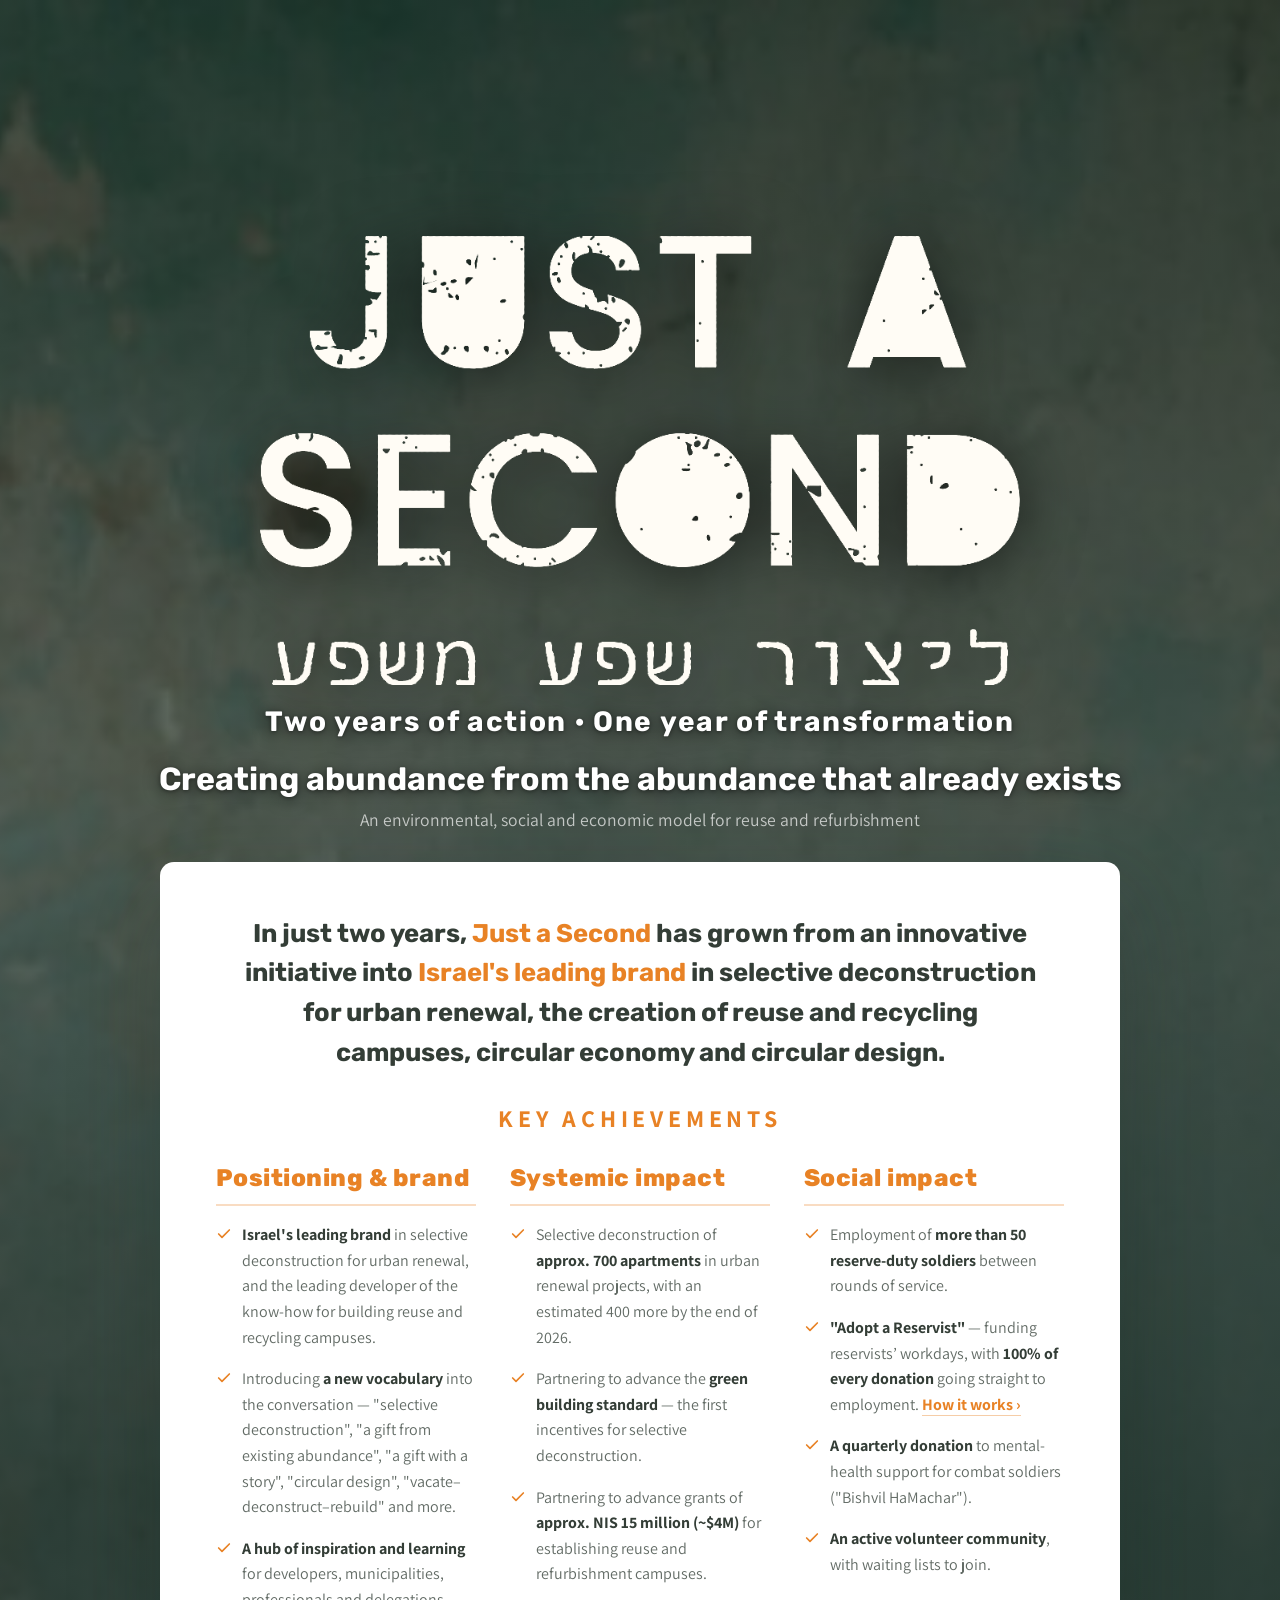
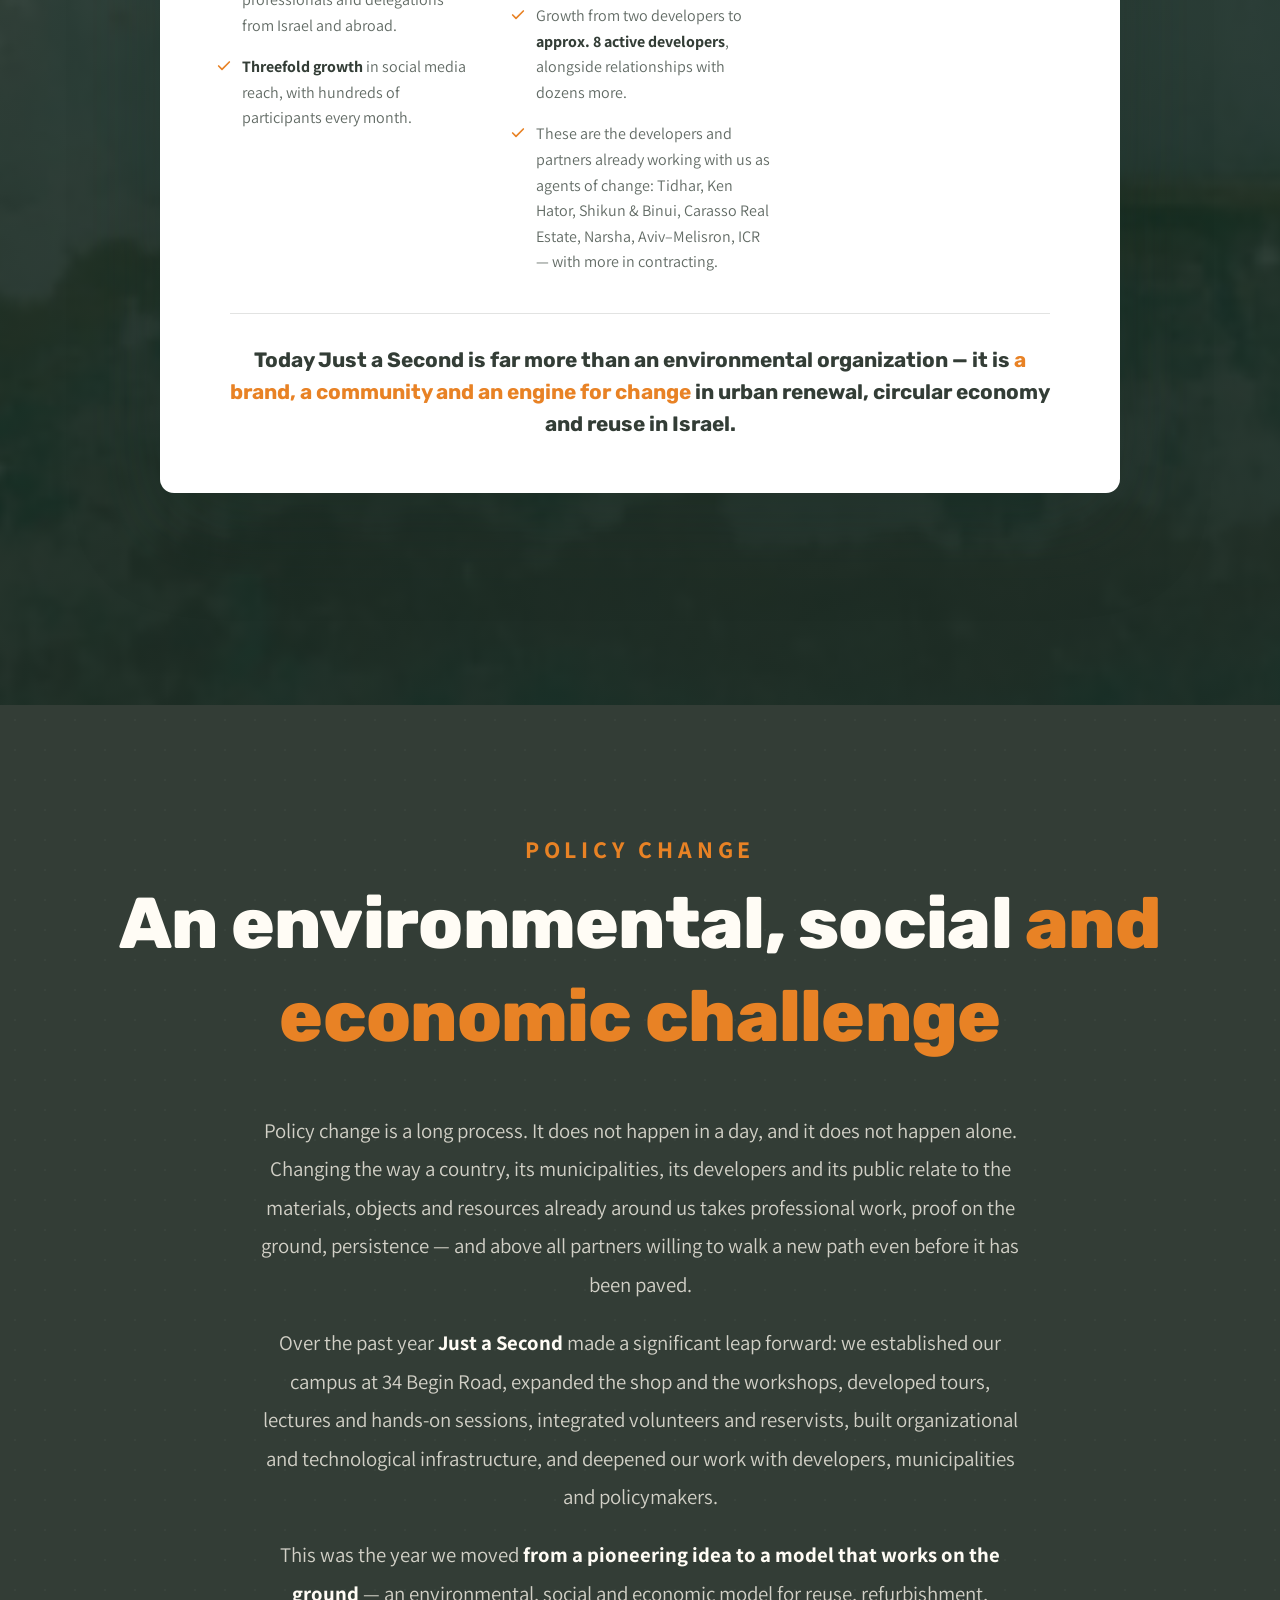
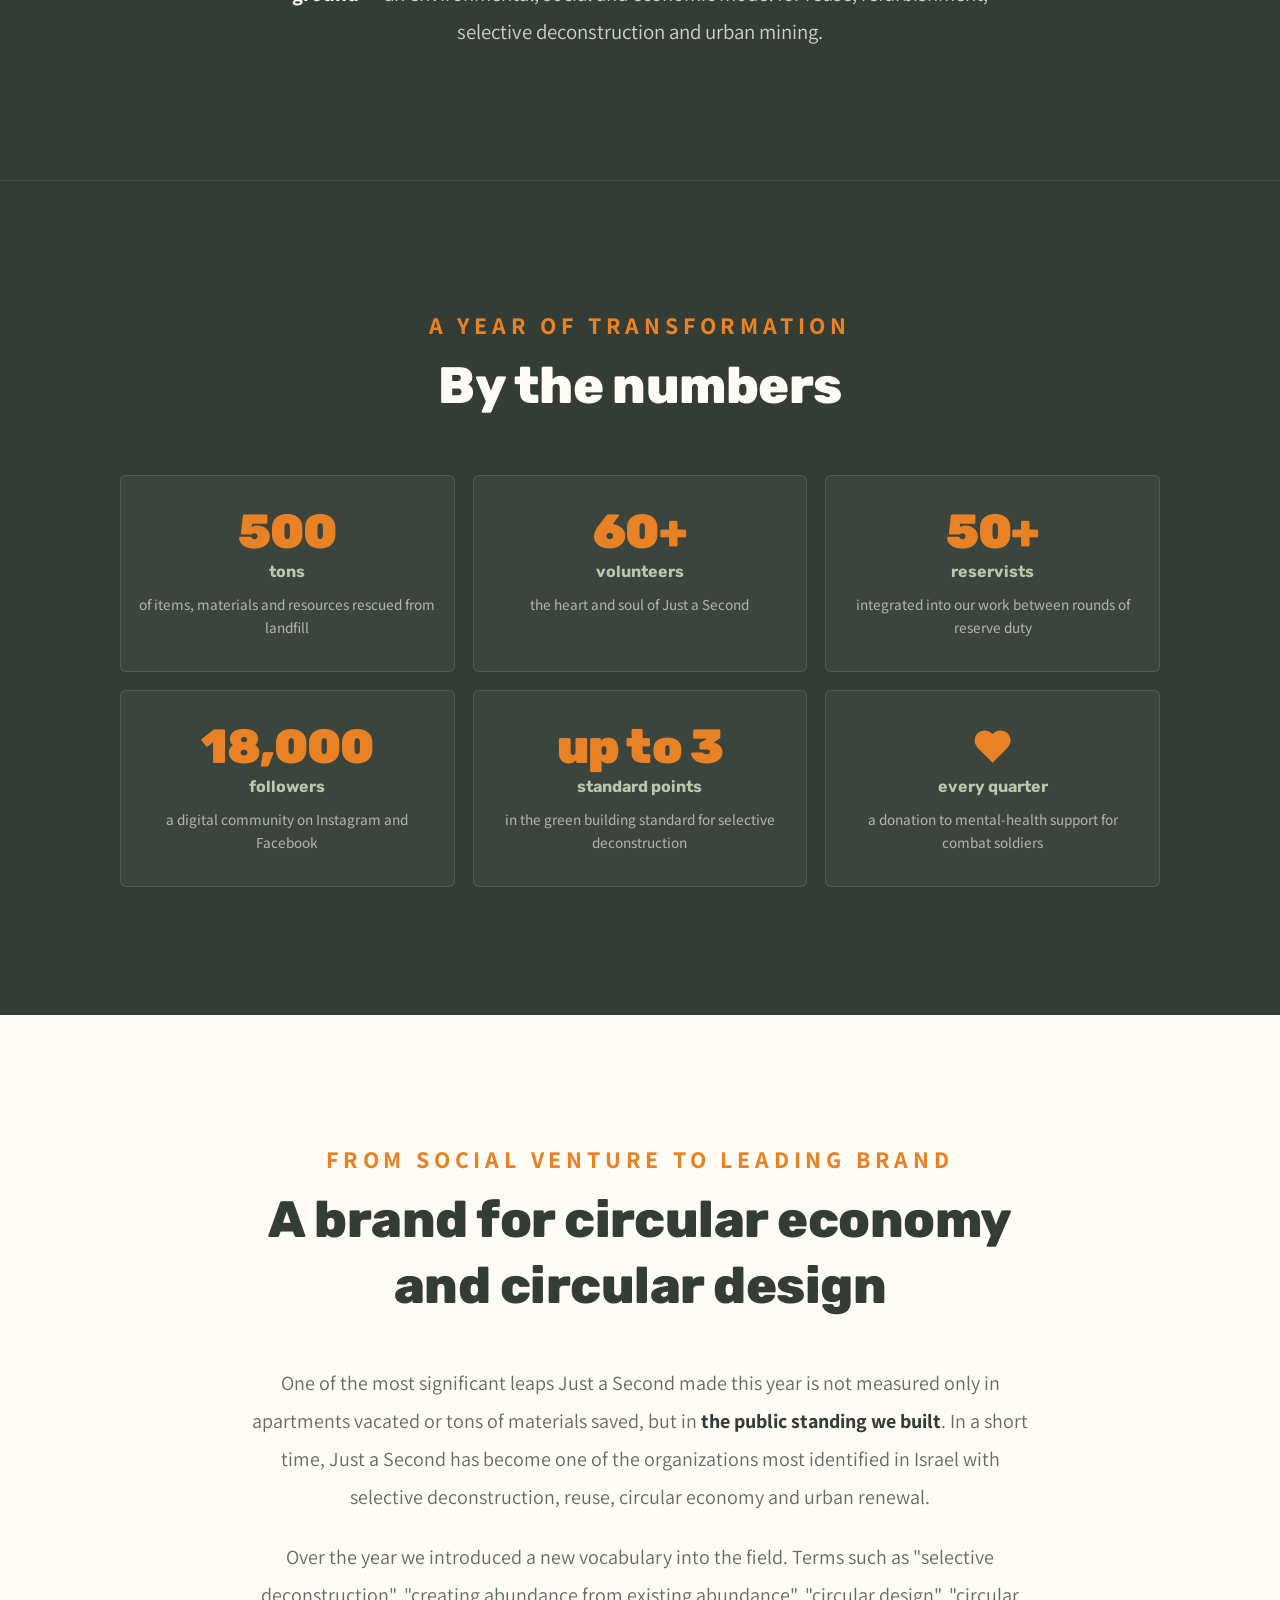
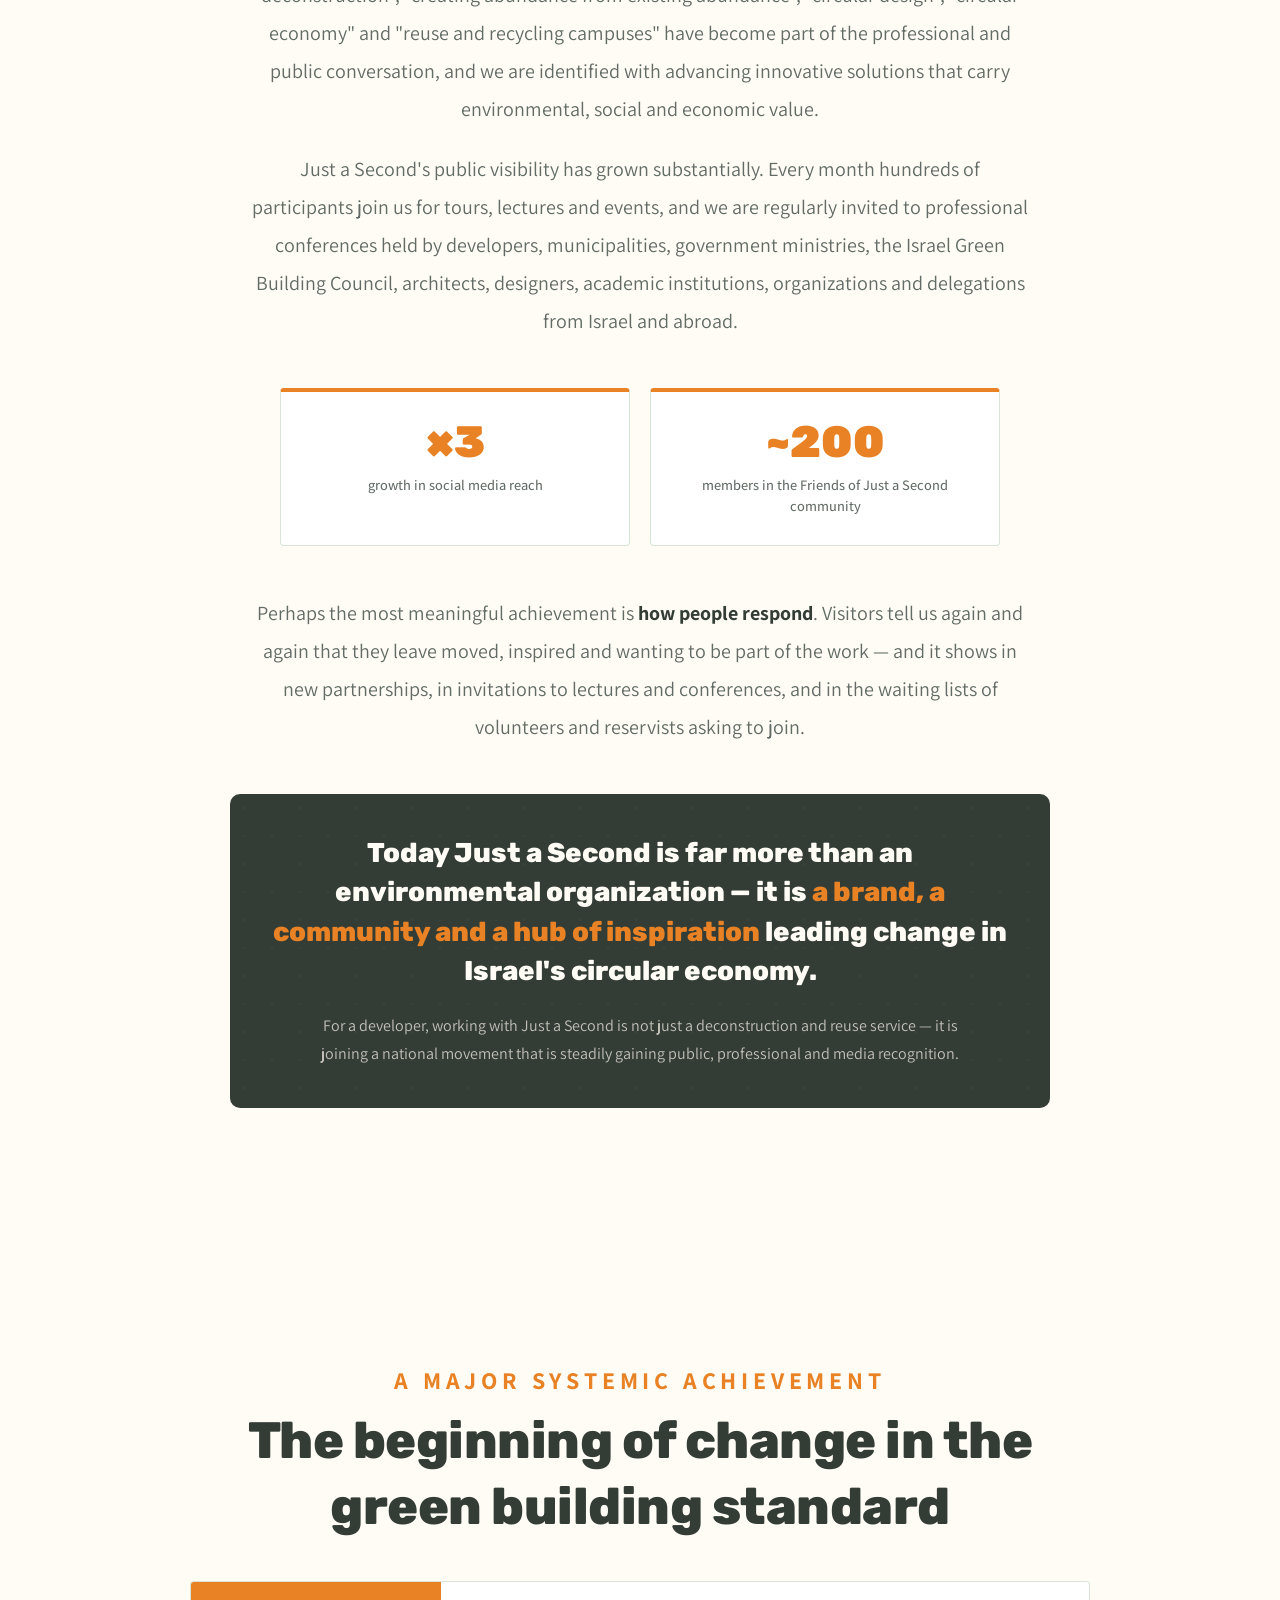
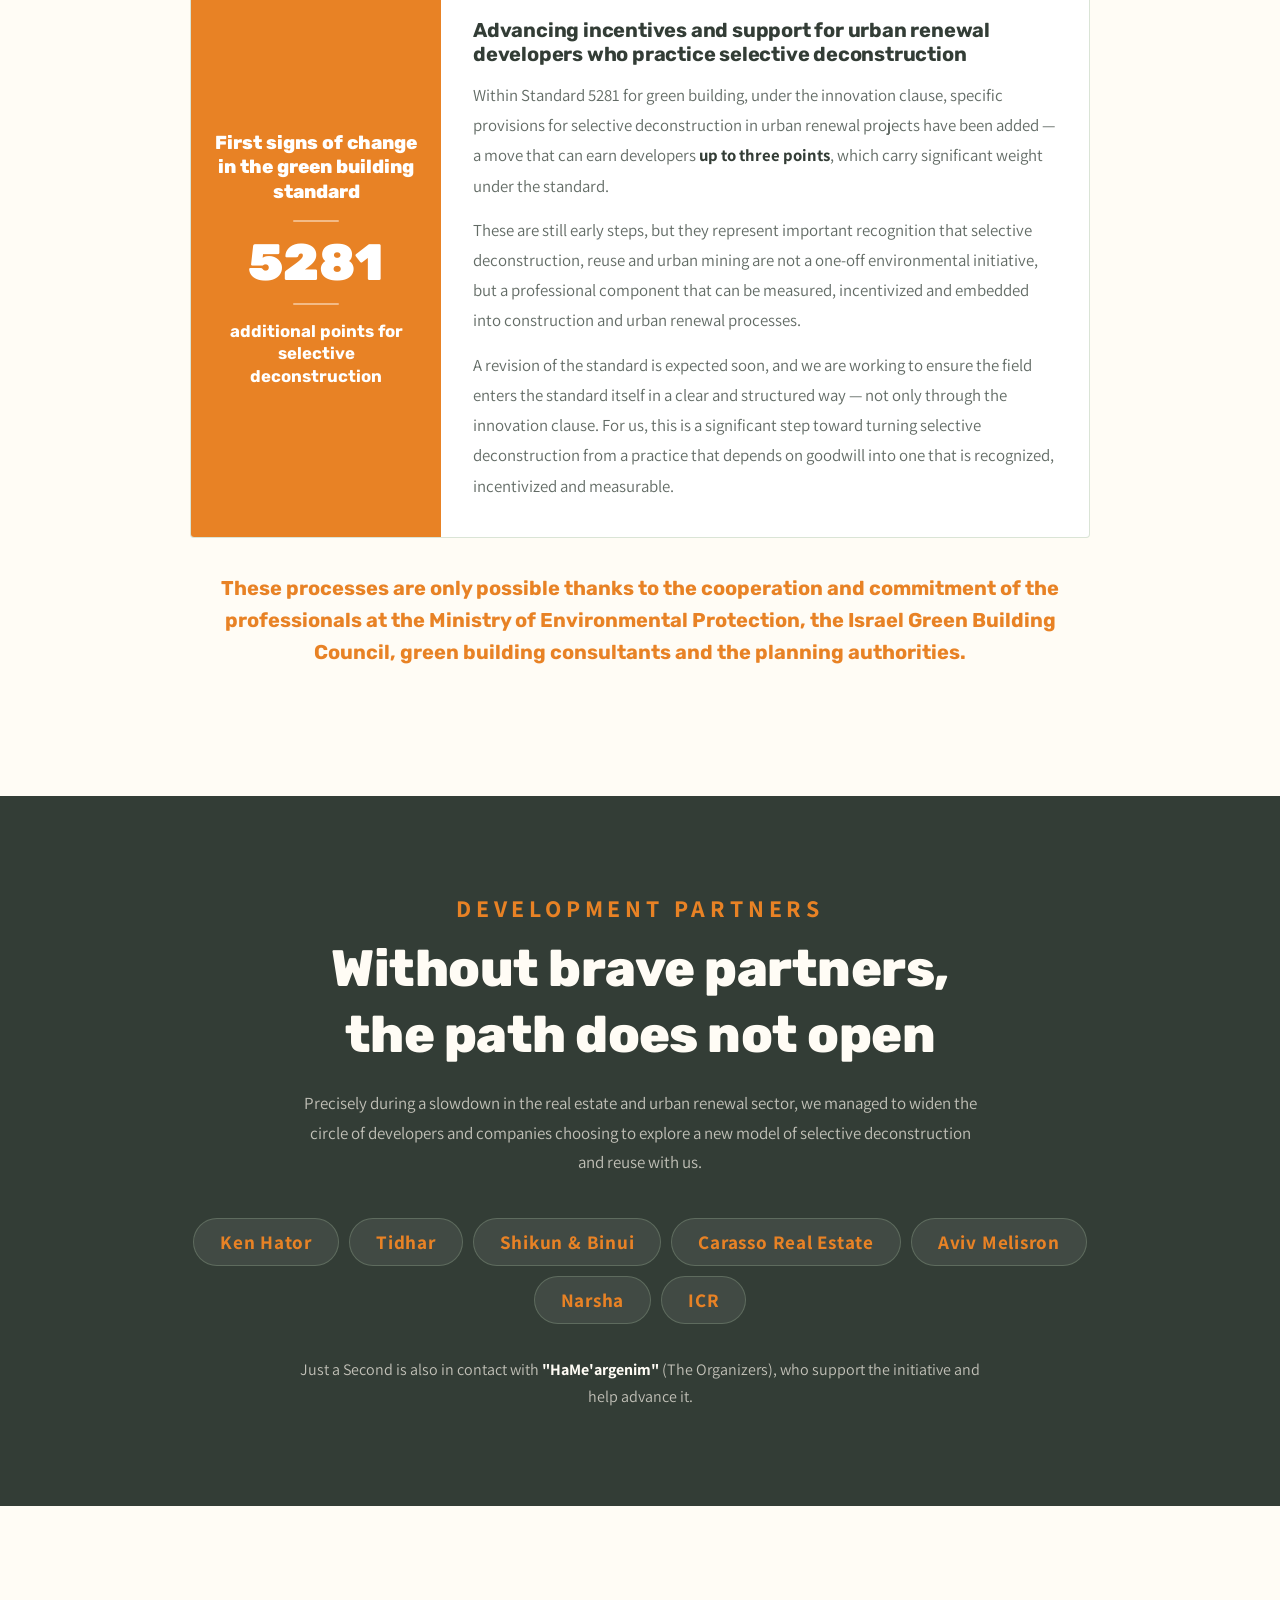
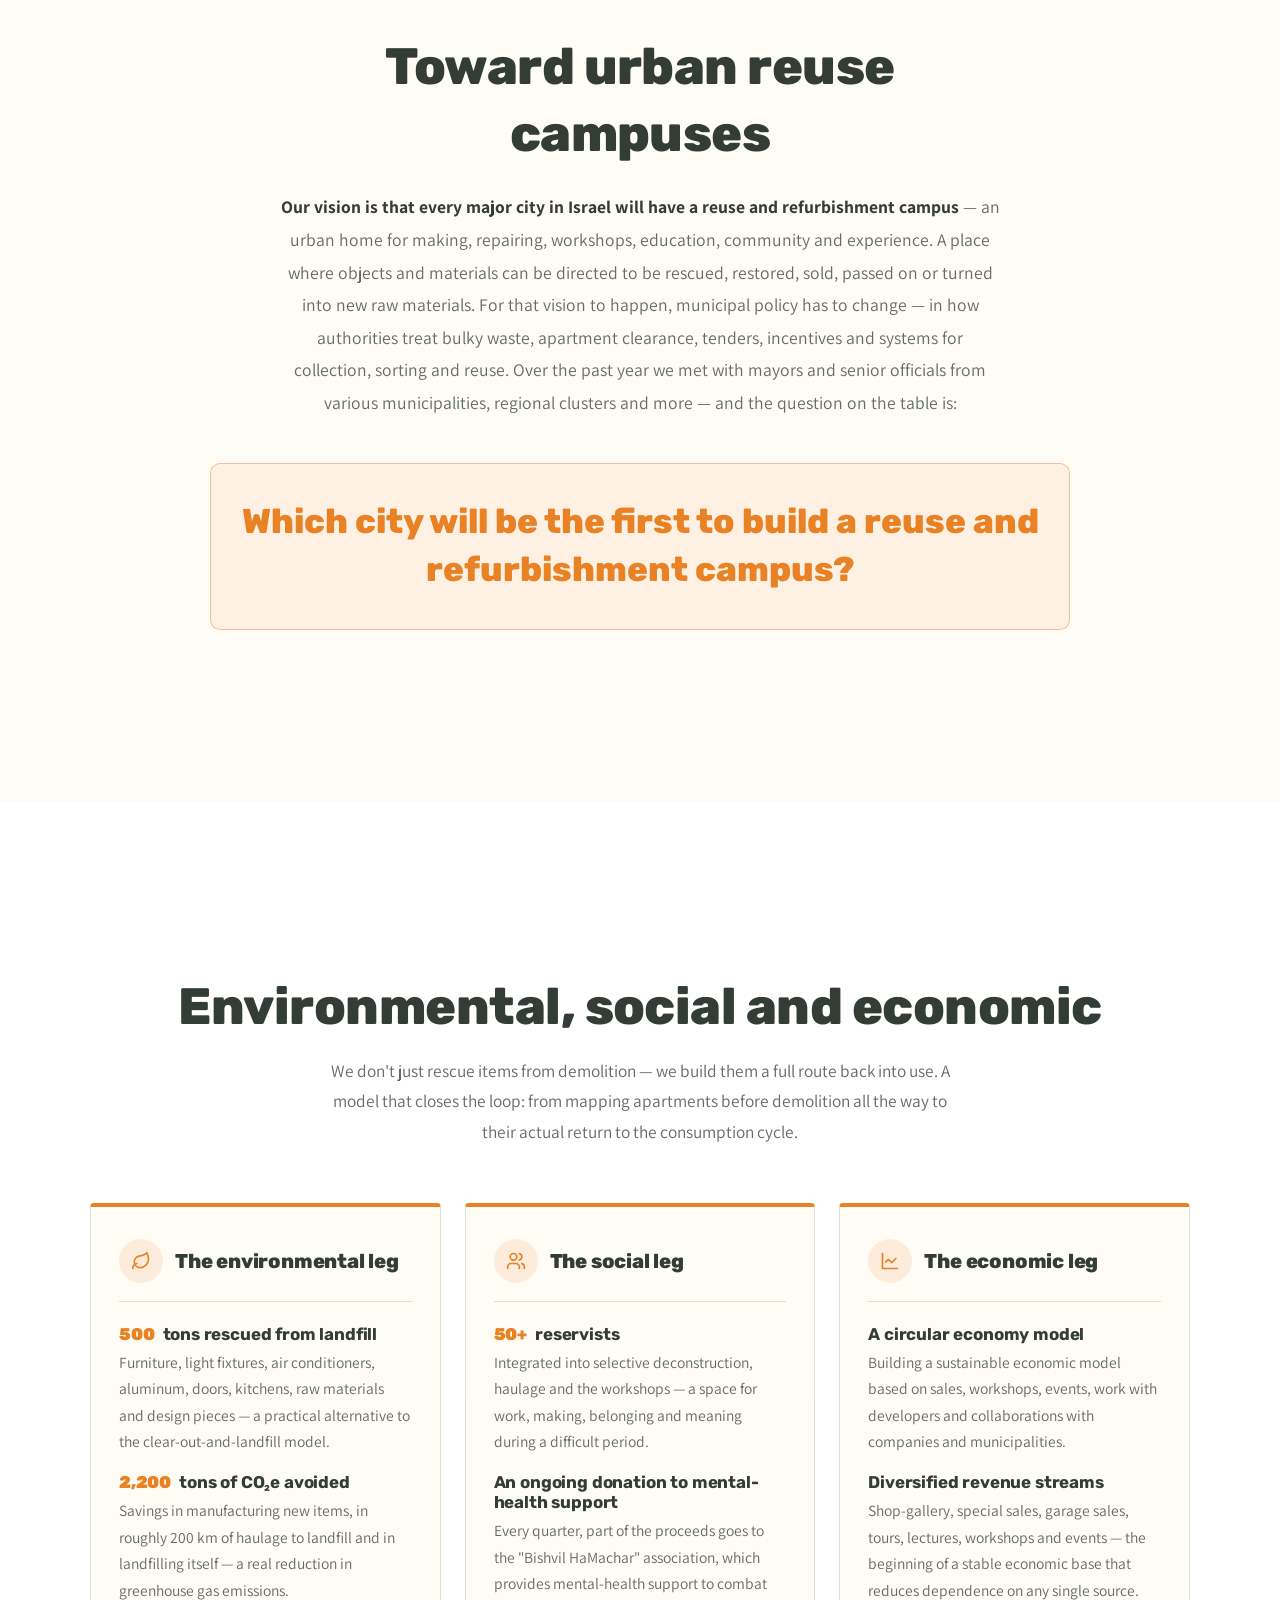
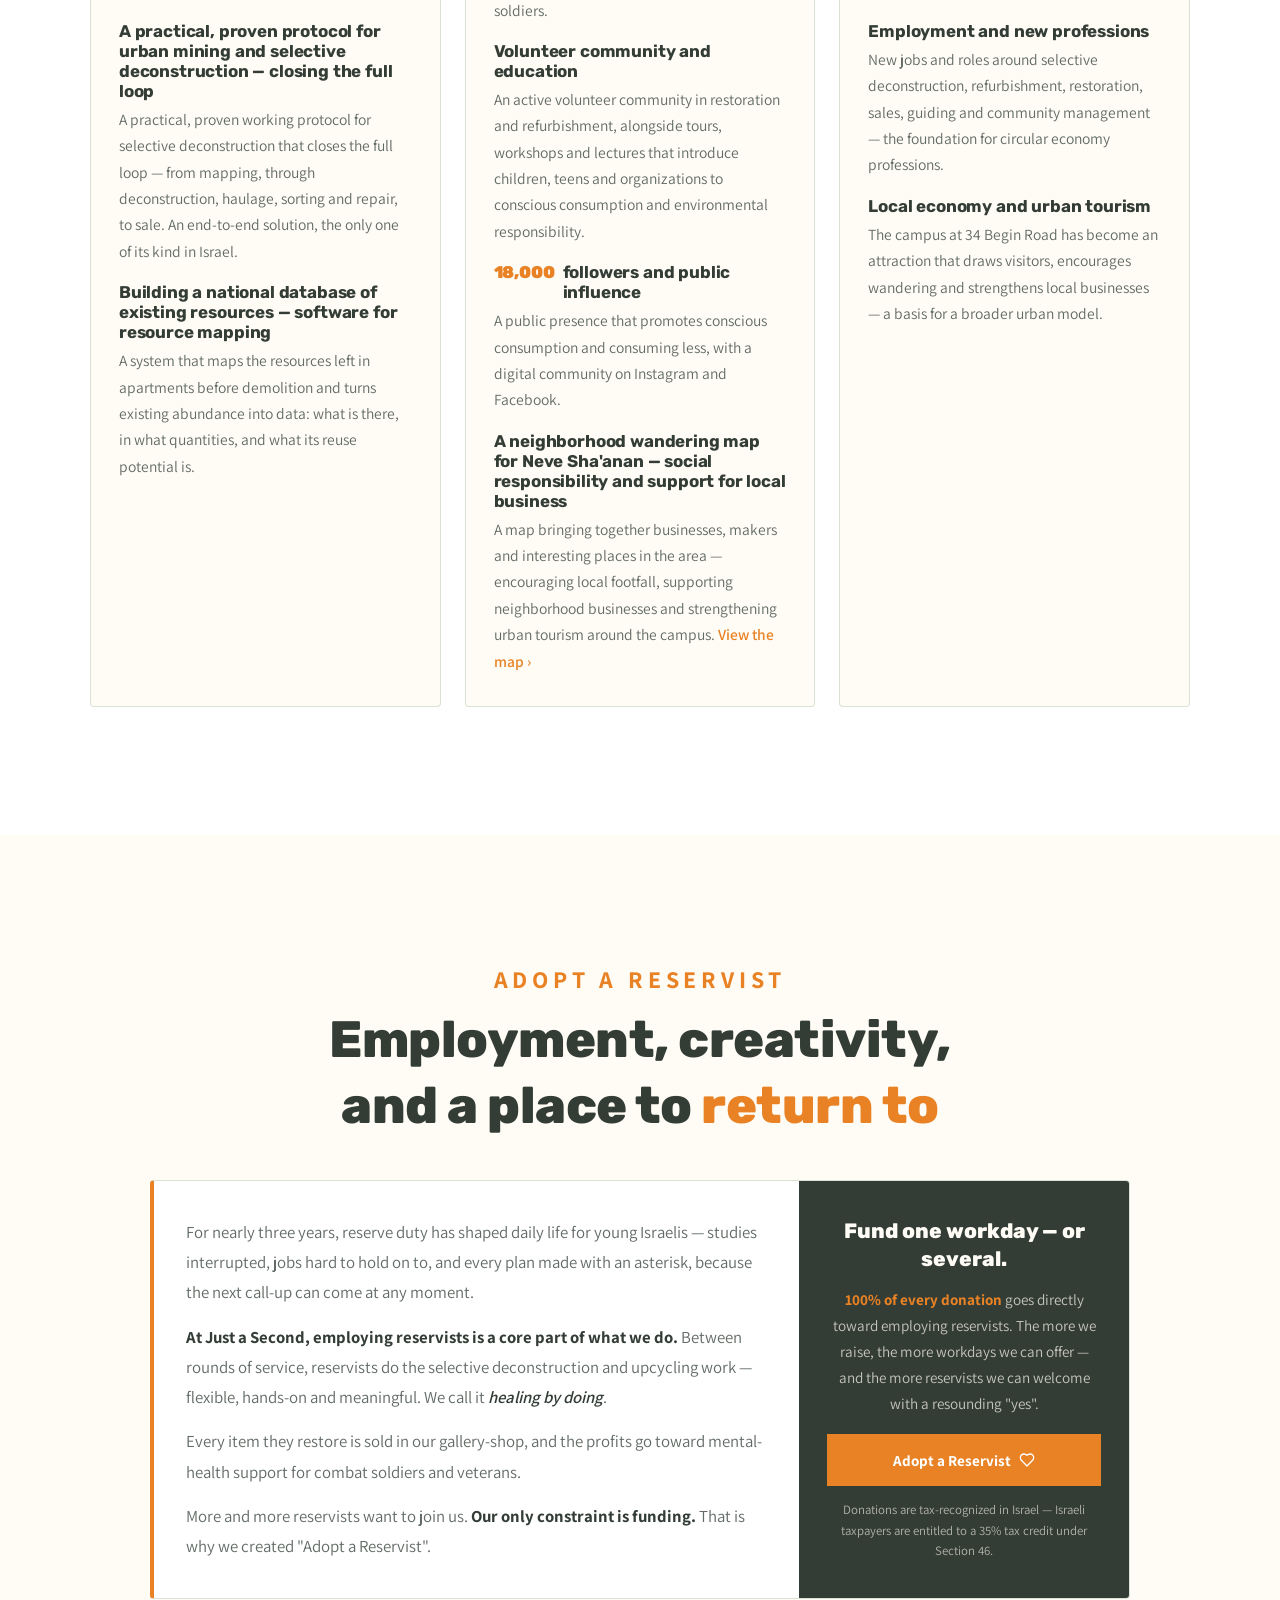
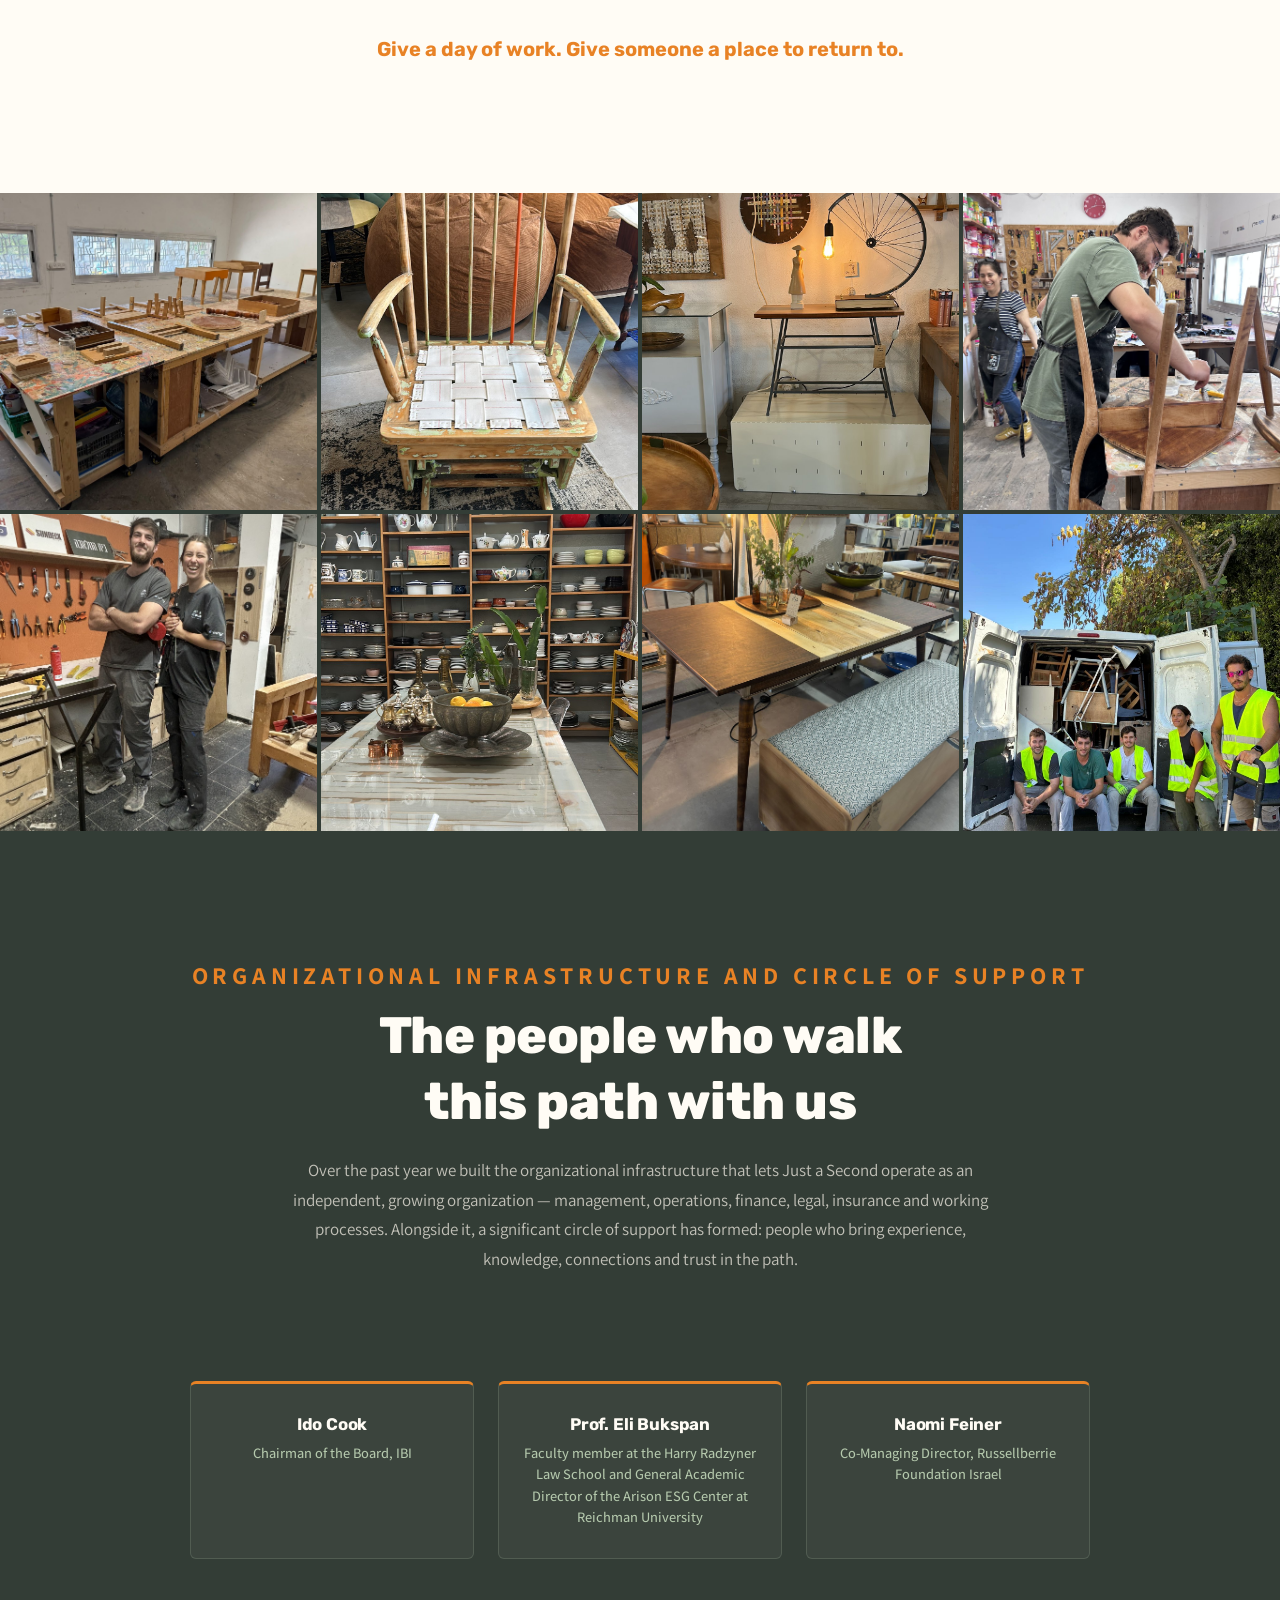
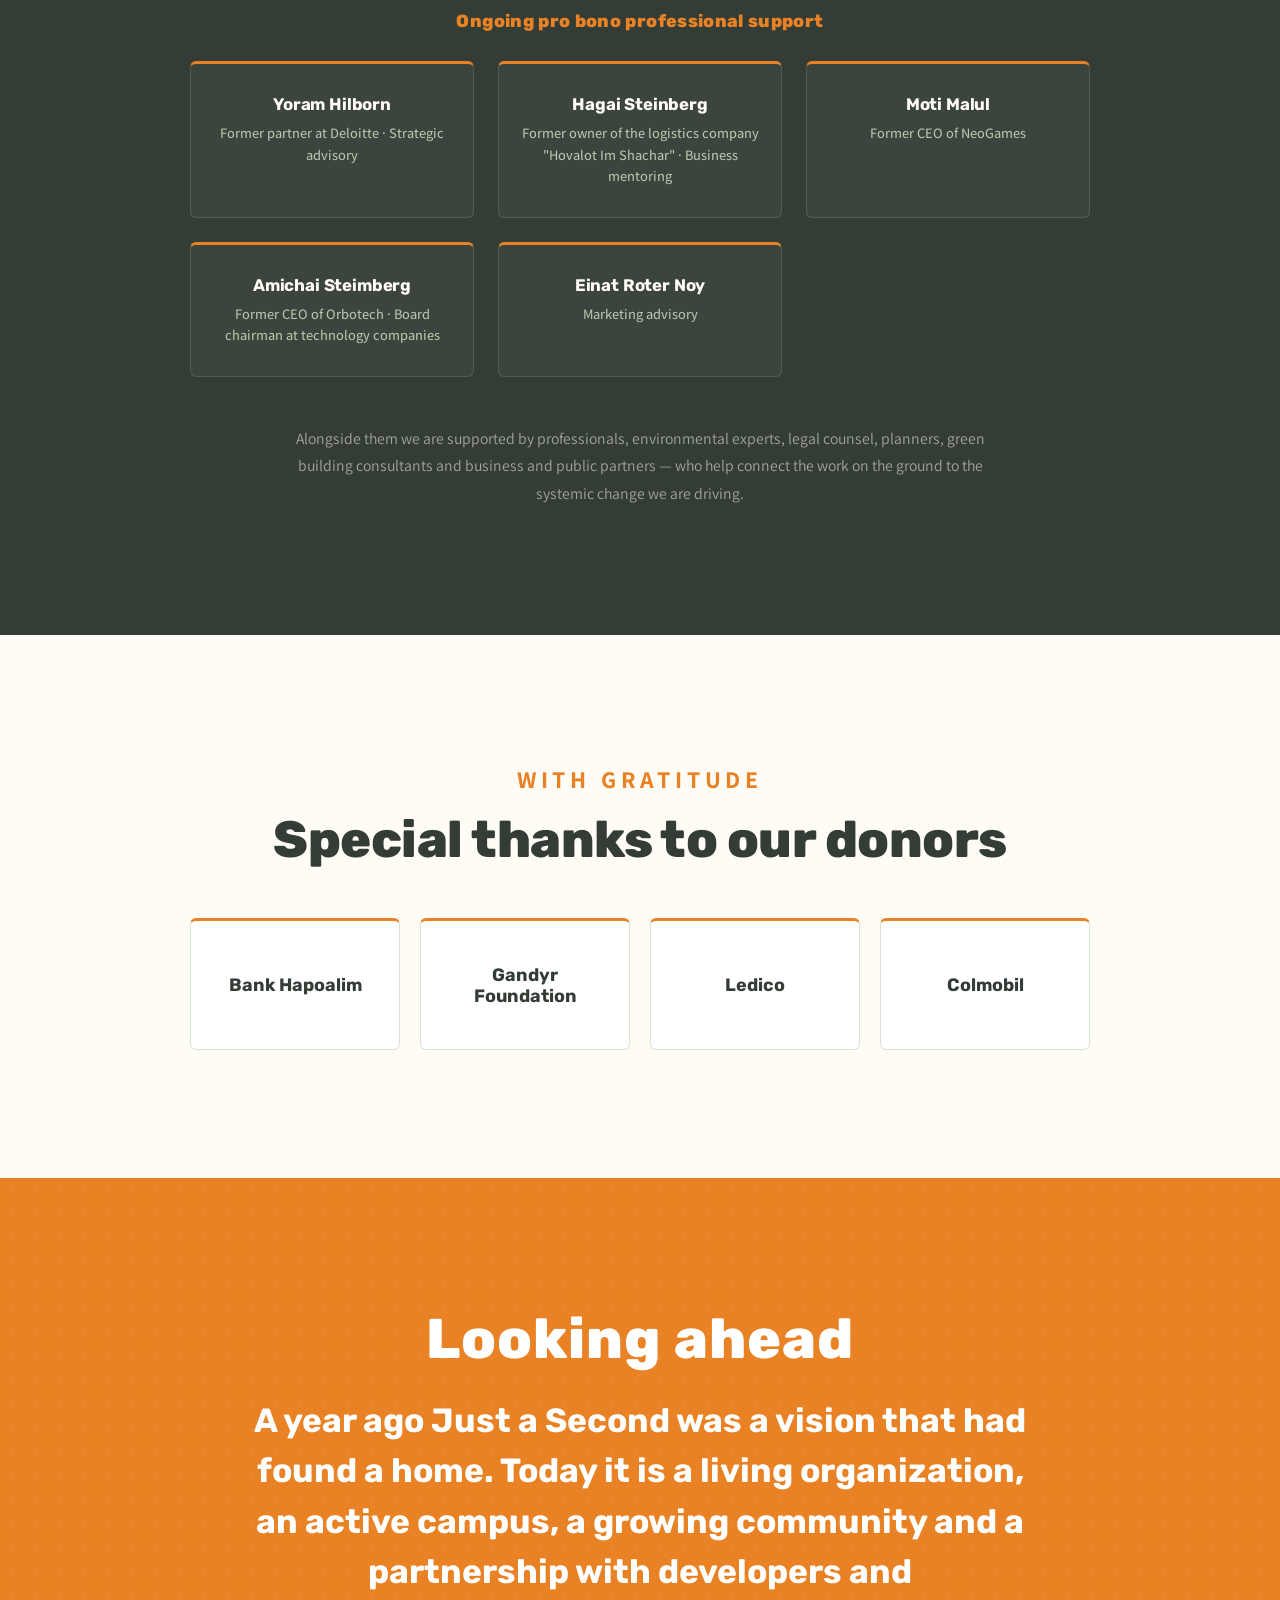
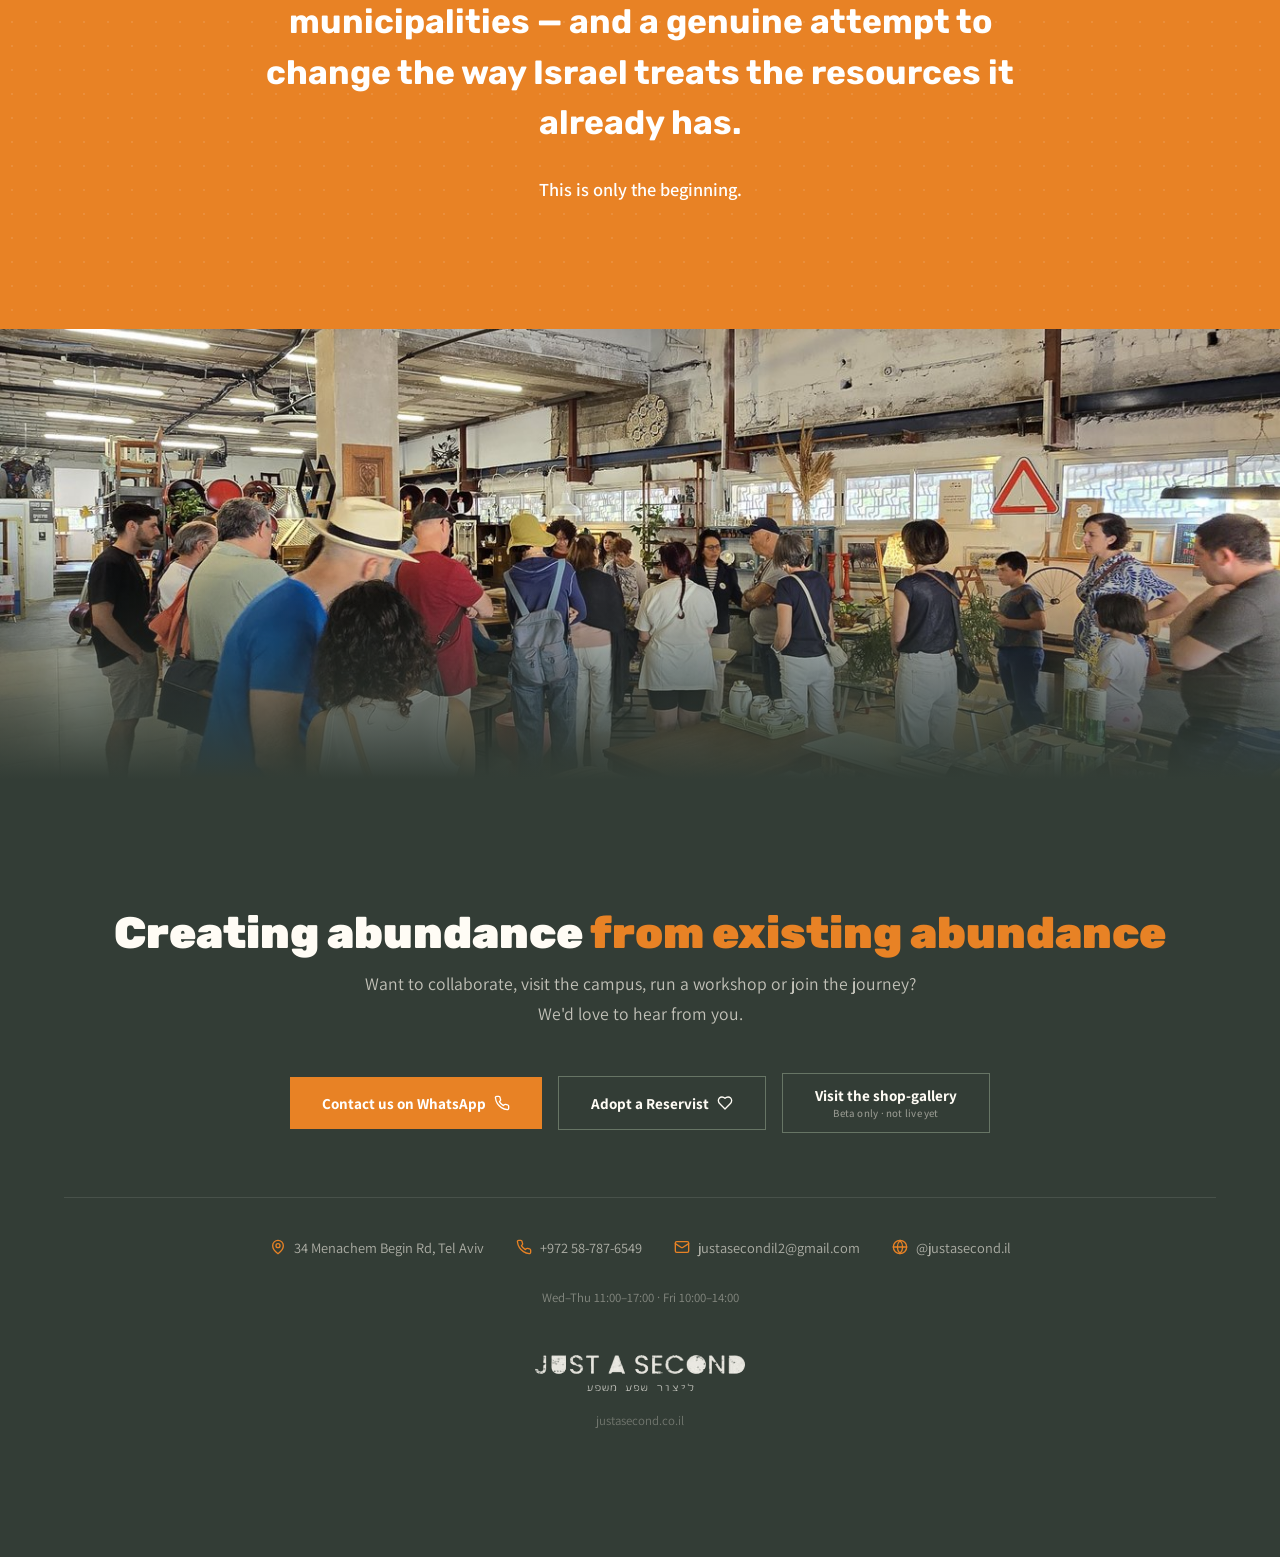
==== commit 6930f04e: "Target Vercel: add vercel.json and fix the canonical URLs The OG, Twitter and hreflang URLs pointed " ====
--- a/index.html
+++ b/index.html
@@ -7,18 +7,18 @@
   <meta name="description" content="Two years of action, one year of transformation. An environmental, social and economic model for reuse, refurbishment, selective deconstruction and urban mining. 500 tons rescued, 2,200 tons of CO₂e avoided." />
   <meta property="og:title" content="Just A Second | Two Years of Action, One Year of Transformation" />
   <meta property="og:description" content="Creating abundance from the abundance that already exists. An environmental, social and economic model for reuse, refurbishment and selective deconstruction." />
-  <meta property="og:url" content="https://jas-one-pager-donation.netlify.app/" />
-  <meta property="og:image" content="https://jas-one-pager-donation.netlify.app/og-image.jpg" />
-  <meta property="og:image:secure_url" content="https://jas-one-pager-donation.netlify.app/og-image.jpg" />
+  <meta property="og:url" content="https://jas-one-pager-donation.vercel.app/" />
+  <meta property="og:image" content="https://jas-one-pager-donation.vercel.app/og-image.jpg" />
+  <meta property="og:image:secure_url" content="https://jas-one-pager-donation.vercel.app/og-image.jpg" />
   <meta property="og:image:width" content="1200" />
   <meta property="og:image:height" content="1600" />
   <meta property="og:image:alt" content="Just A Second — the reuse and refurbishment campus" />
   <meta property="og:type" content="website" />
   <meta property="og:locale" content="en_US" />
   <meta name="twitter:card" content="summary_large_image" />
-  <meta name="twitter:image" content="https://jas-one-pager-donation.netlify.app/og-image.jpg" />
+  <meta name="twitter:image" content="https://jas-one-pager-donation.vercel.app/og-image.jpg" />
   <link rel="alternate" hreflang="he" href="https://jas-one-pager.vercel.app/" />
-  <link rel="alternate" hreflang="en" href="https://jas-one-pager-donation.netlify.app/" />
+  <link rel="alternate" hreflang="en" href="https://jas-one-pager-donation.vercel.app/" />
   <link rel="preconnect" href="https://fonts.googleapis.com" />
   <link rel="preconnect" href="https://fonts.gstatic.com" crossorigin />
   <link href="https://fonts.googleapis.com/css2?family=Assistant:wght@300;400;500;600;700;800&family=Rubik:wght@400;500;600;700;800;900&display=swap" rel="stylesheet" />
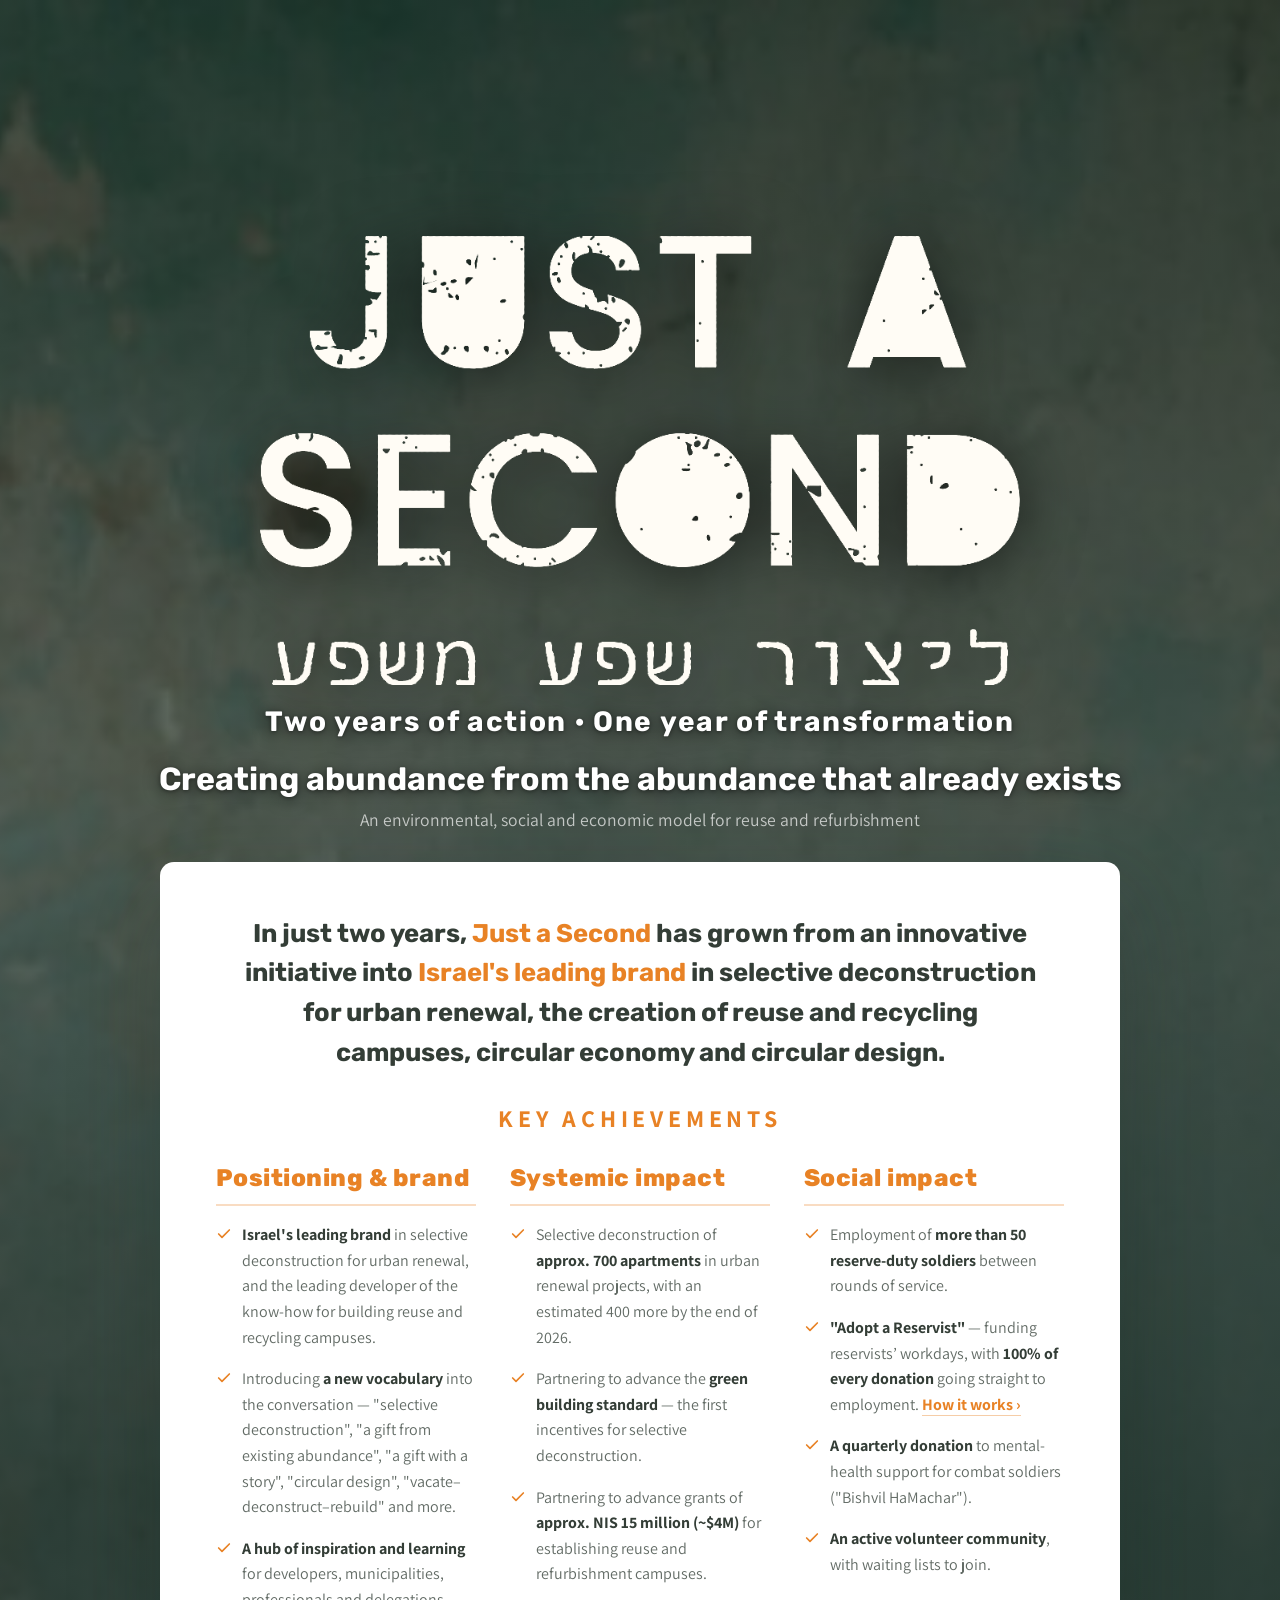
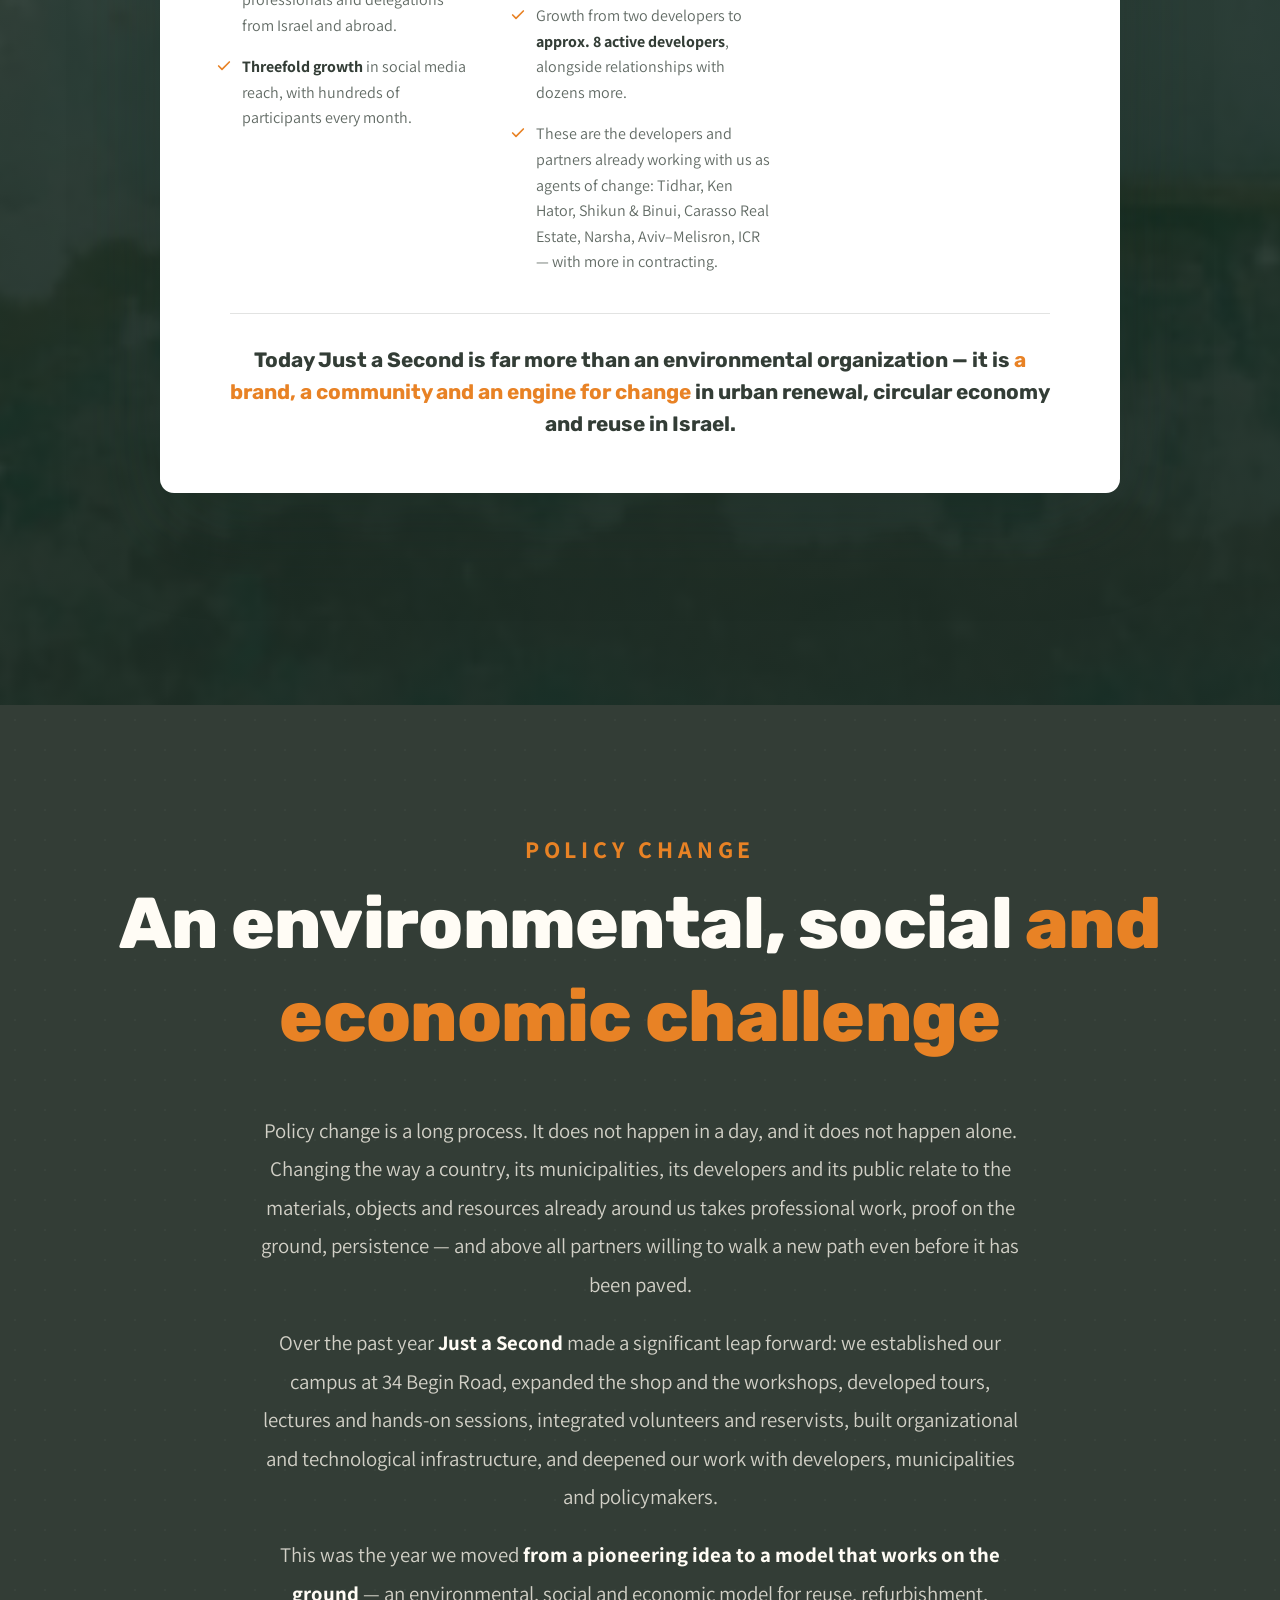
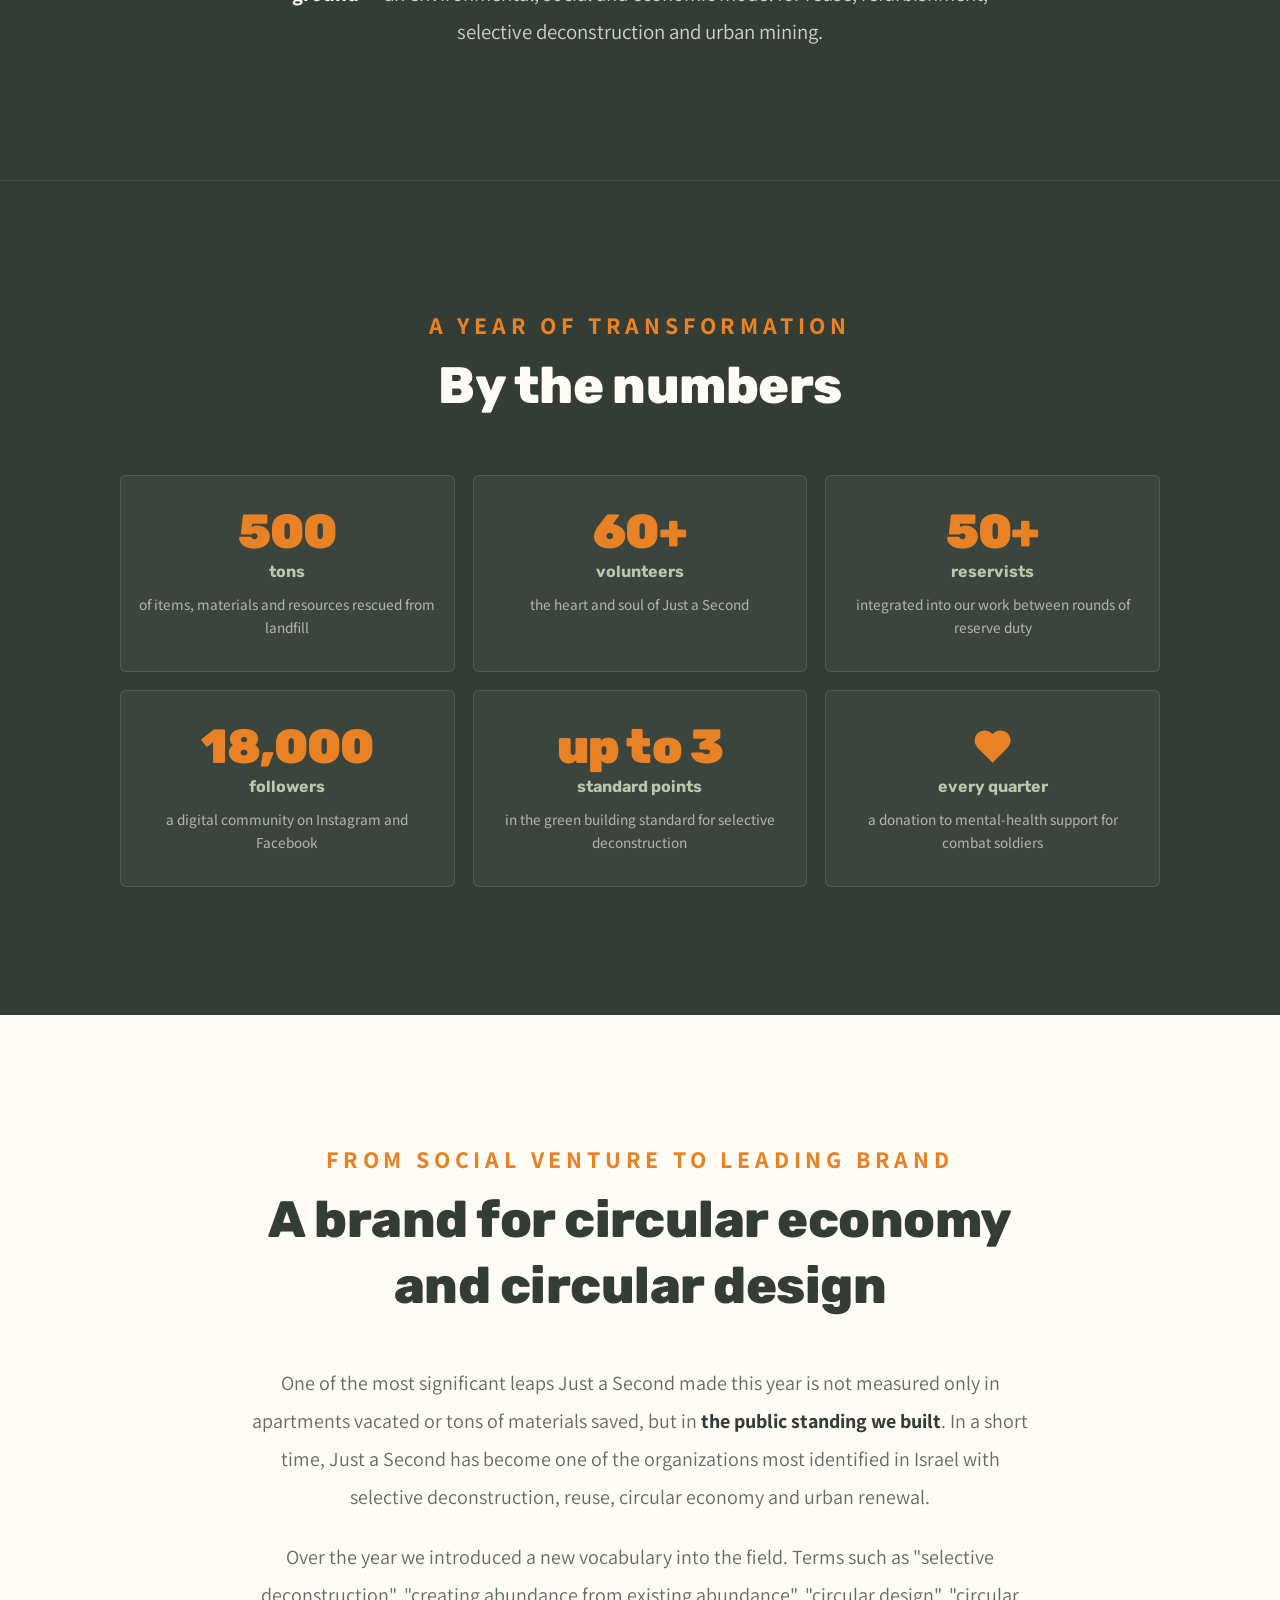
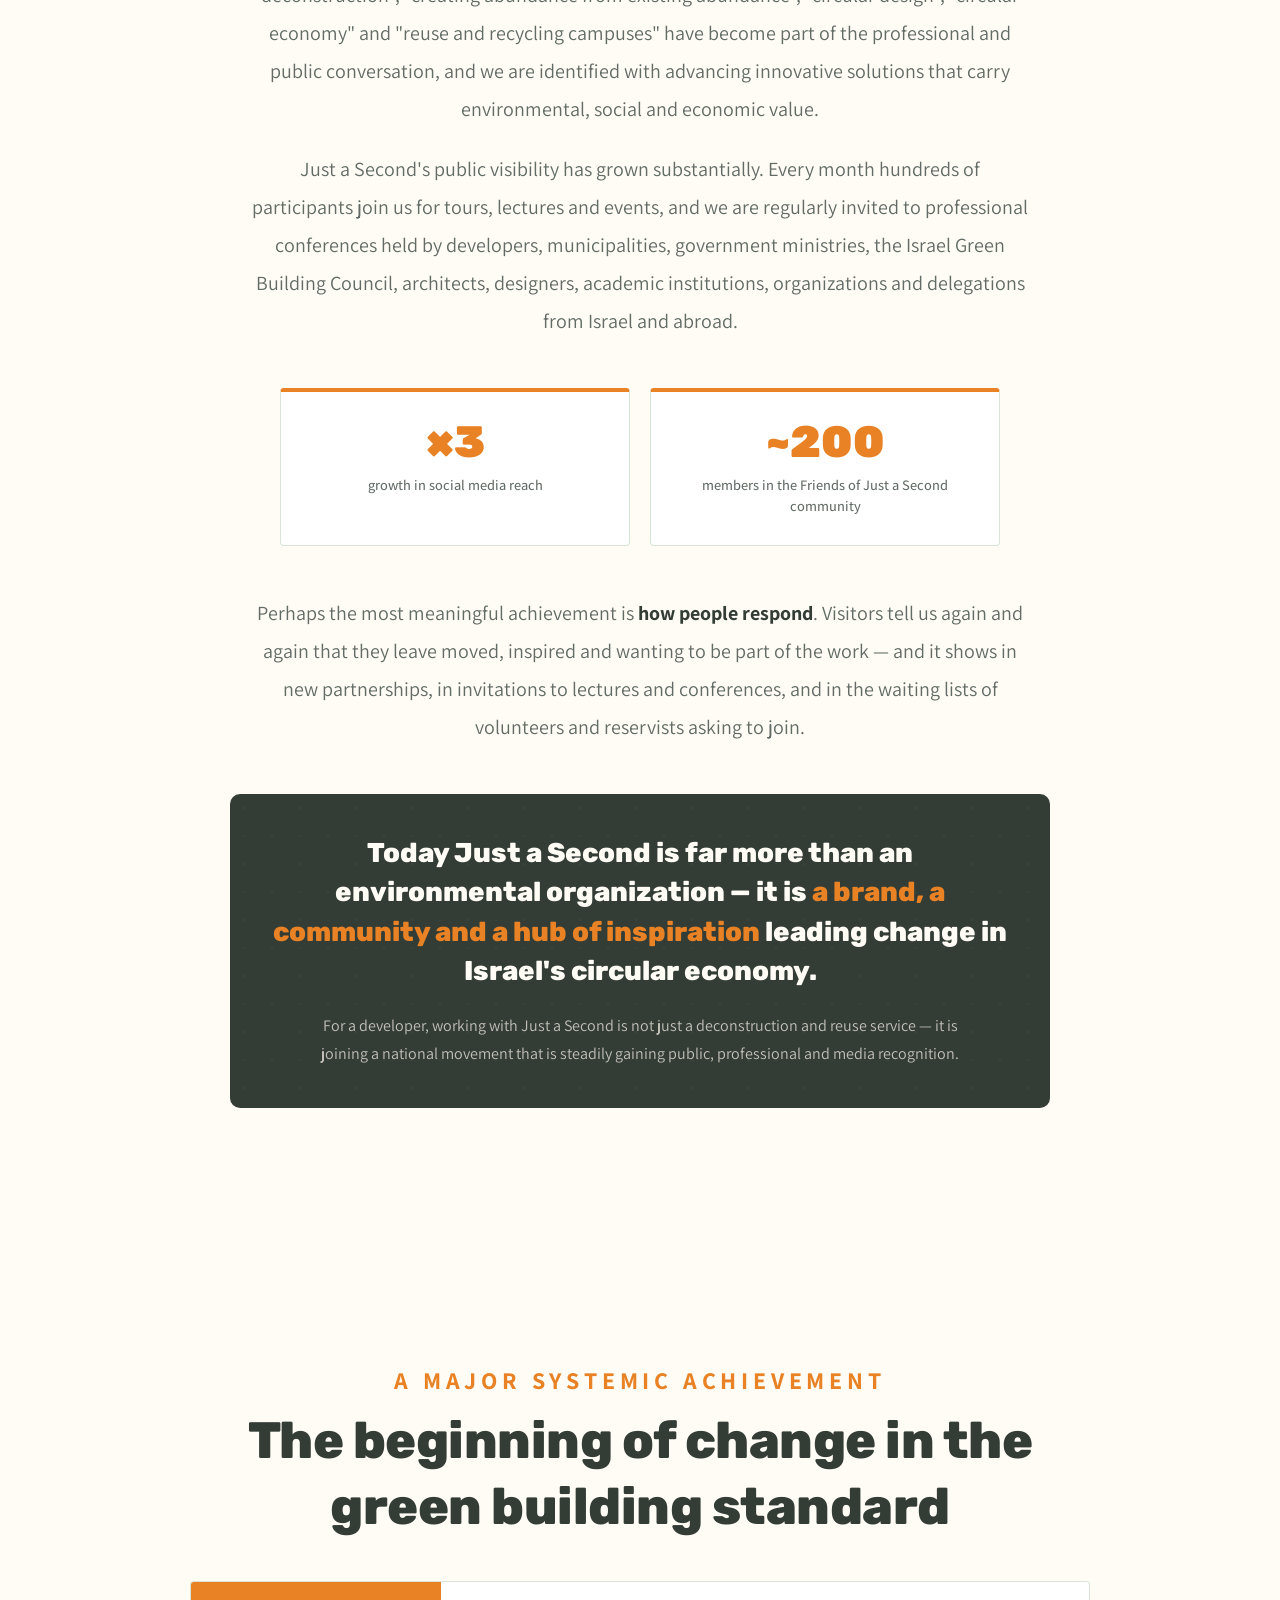
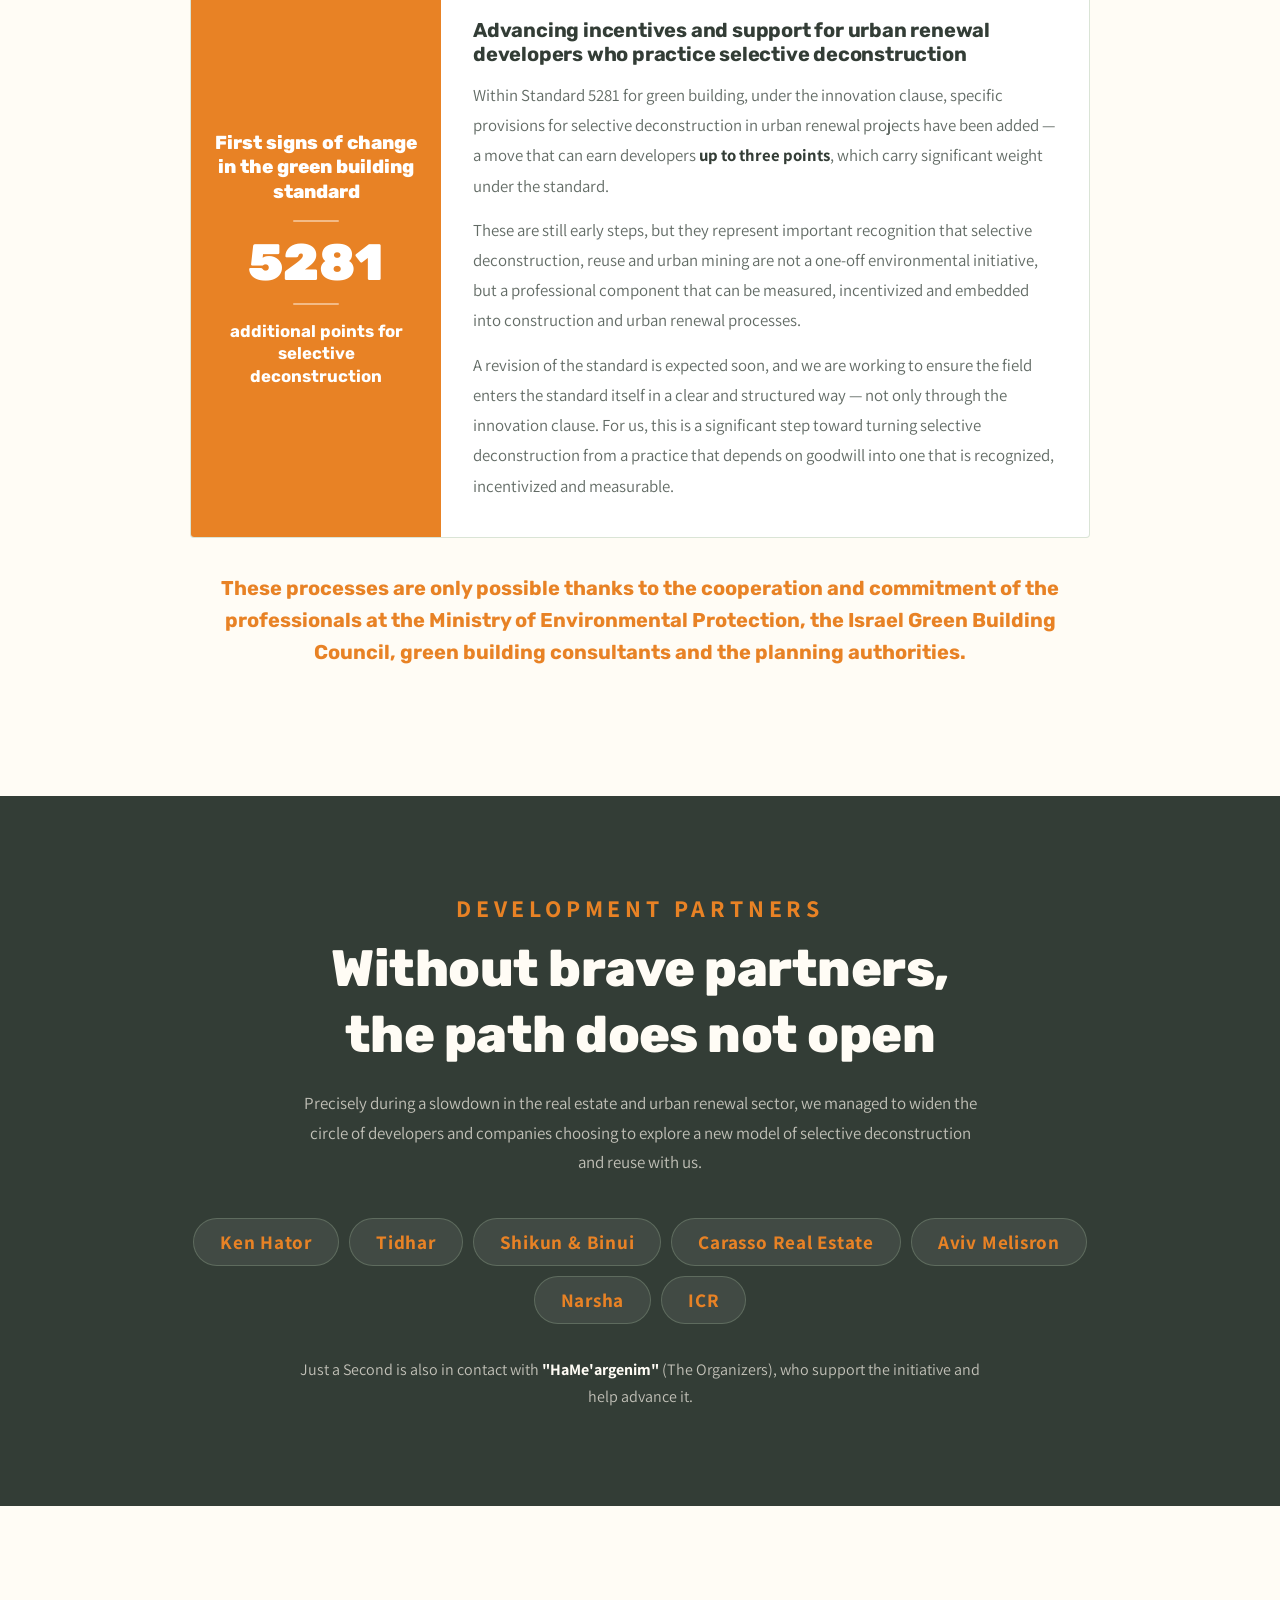
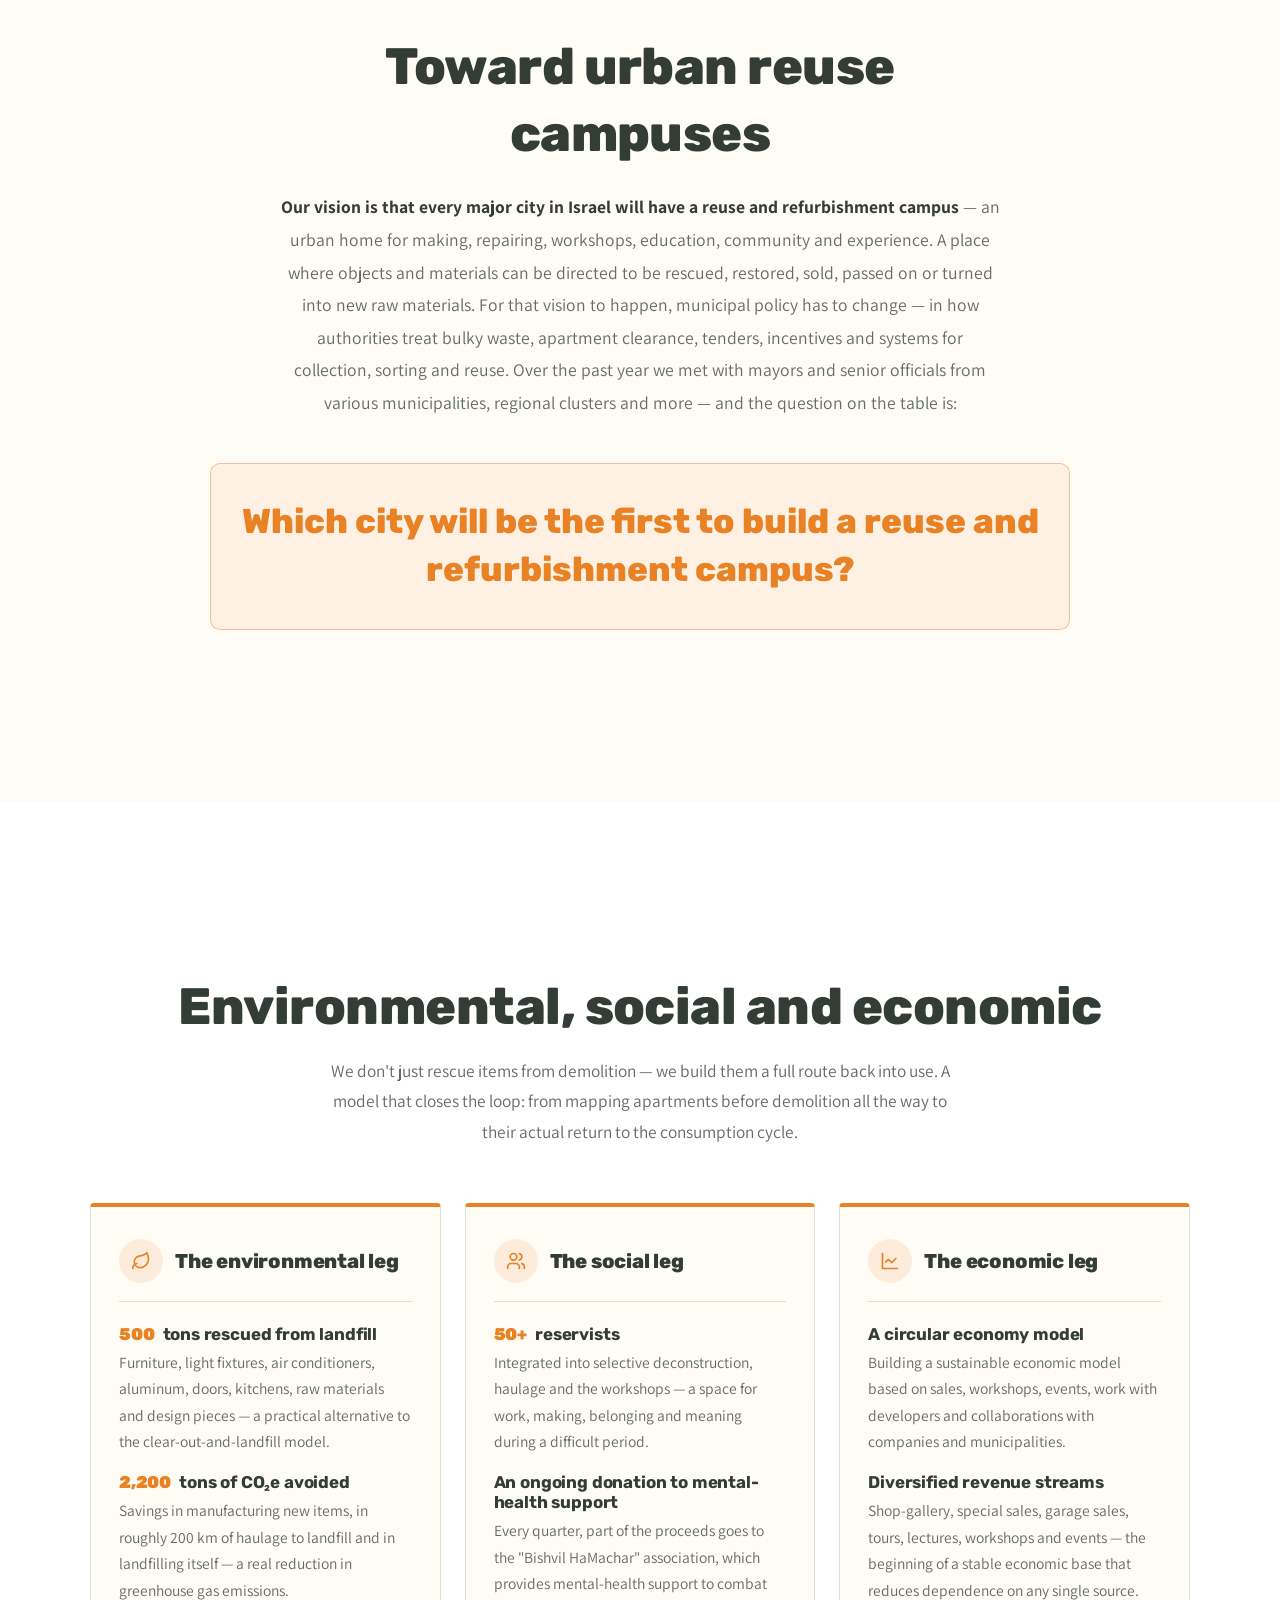
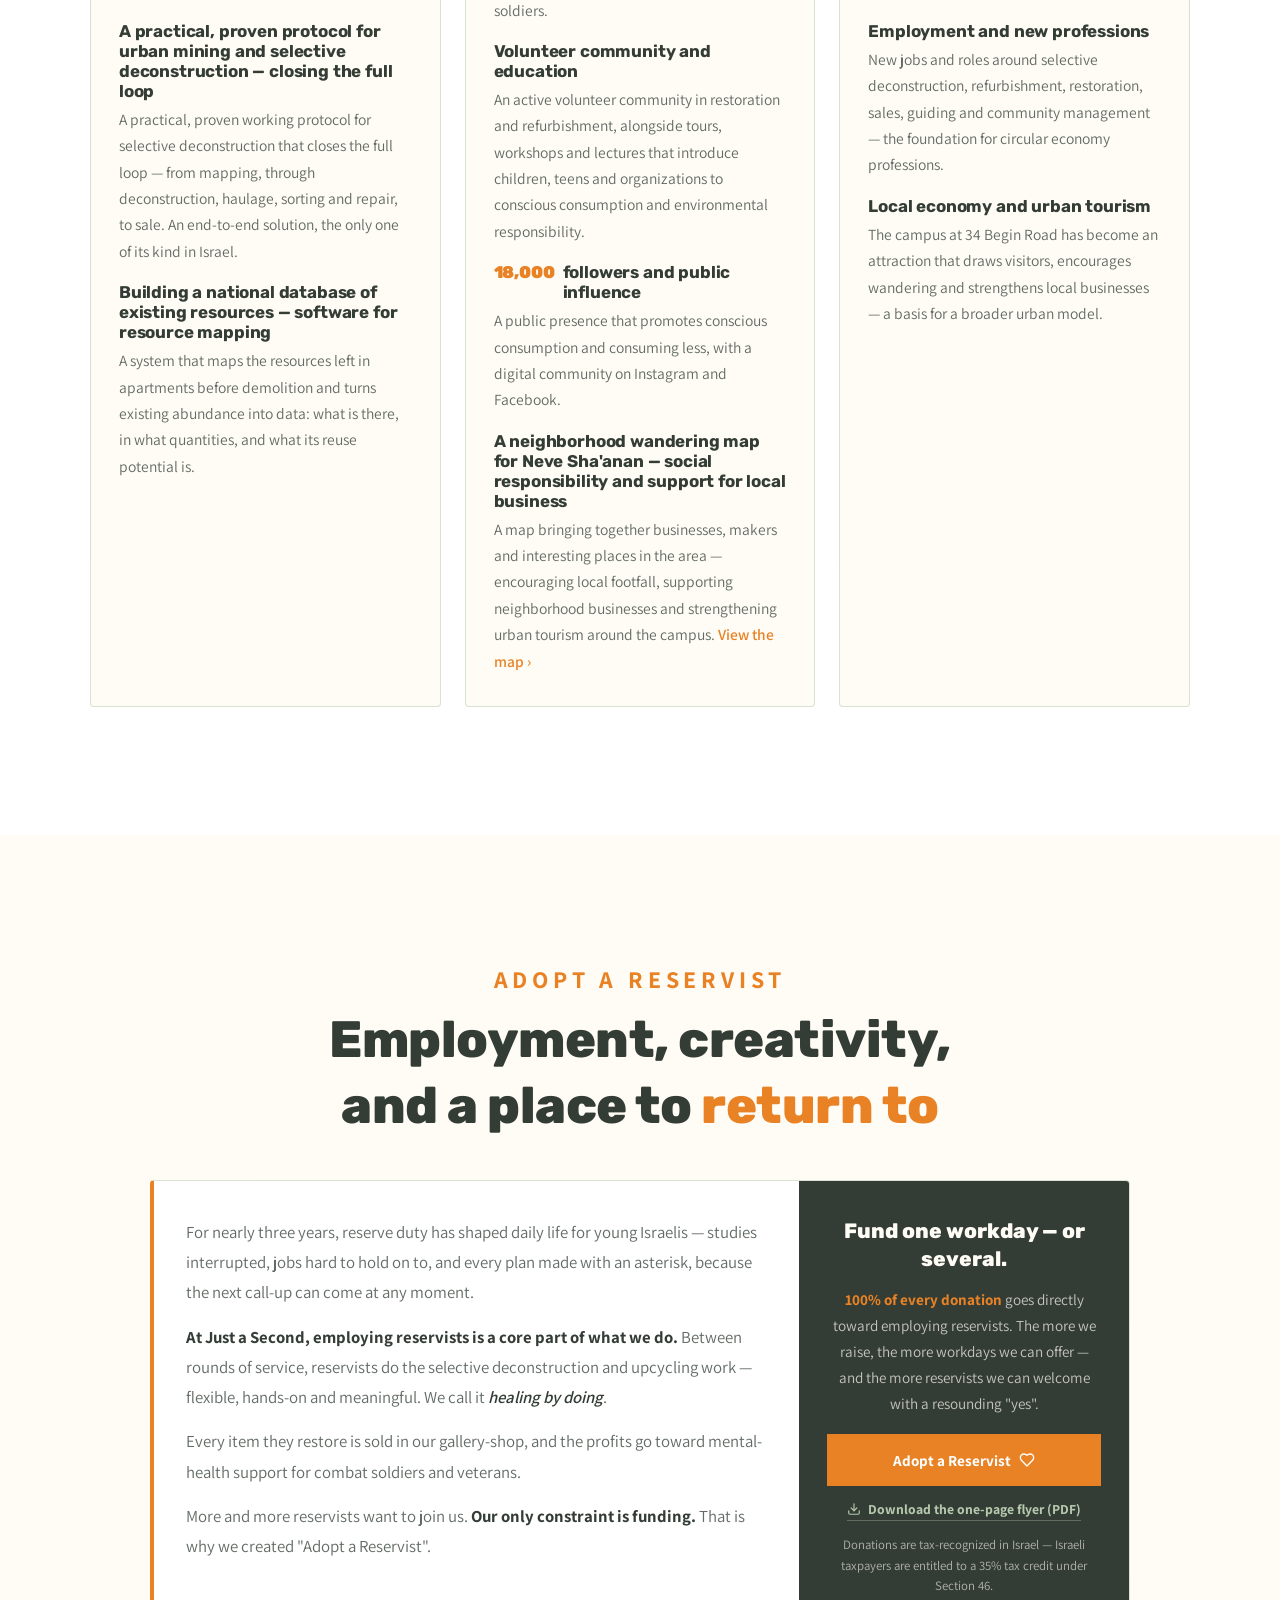
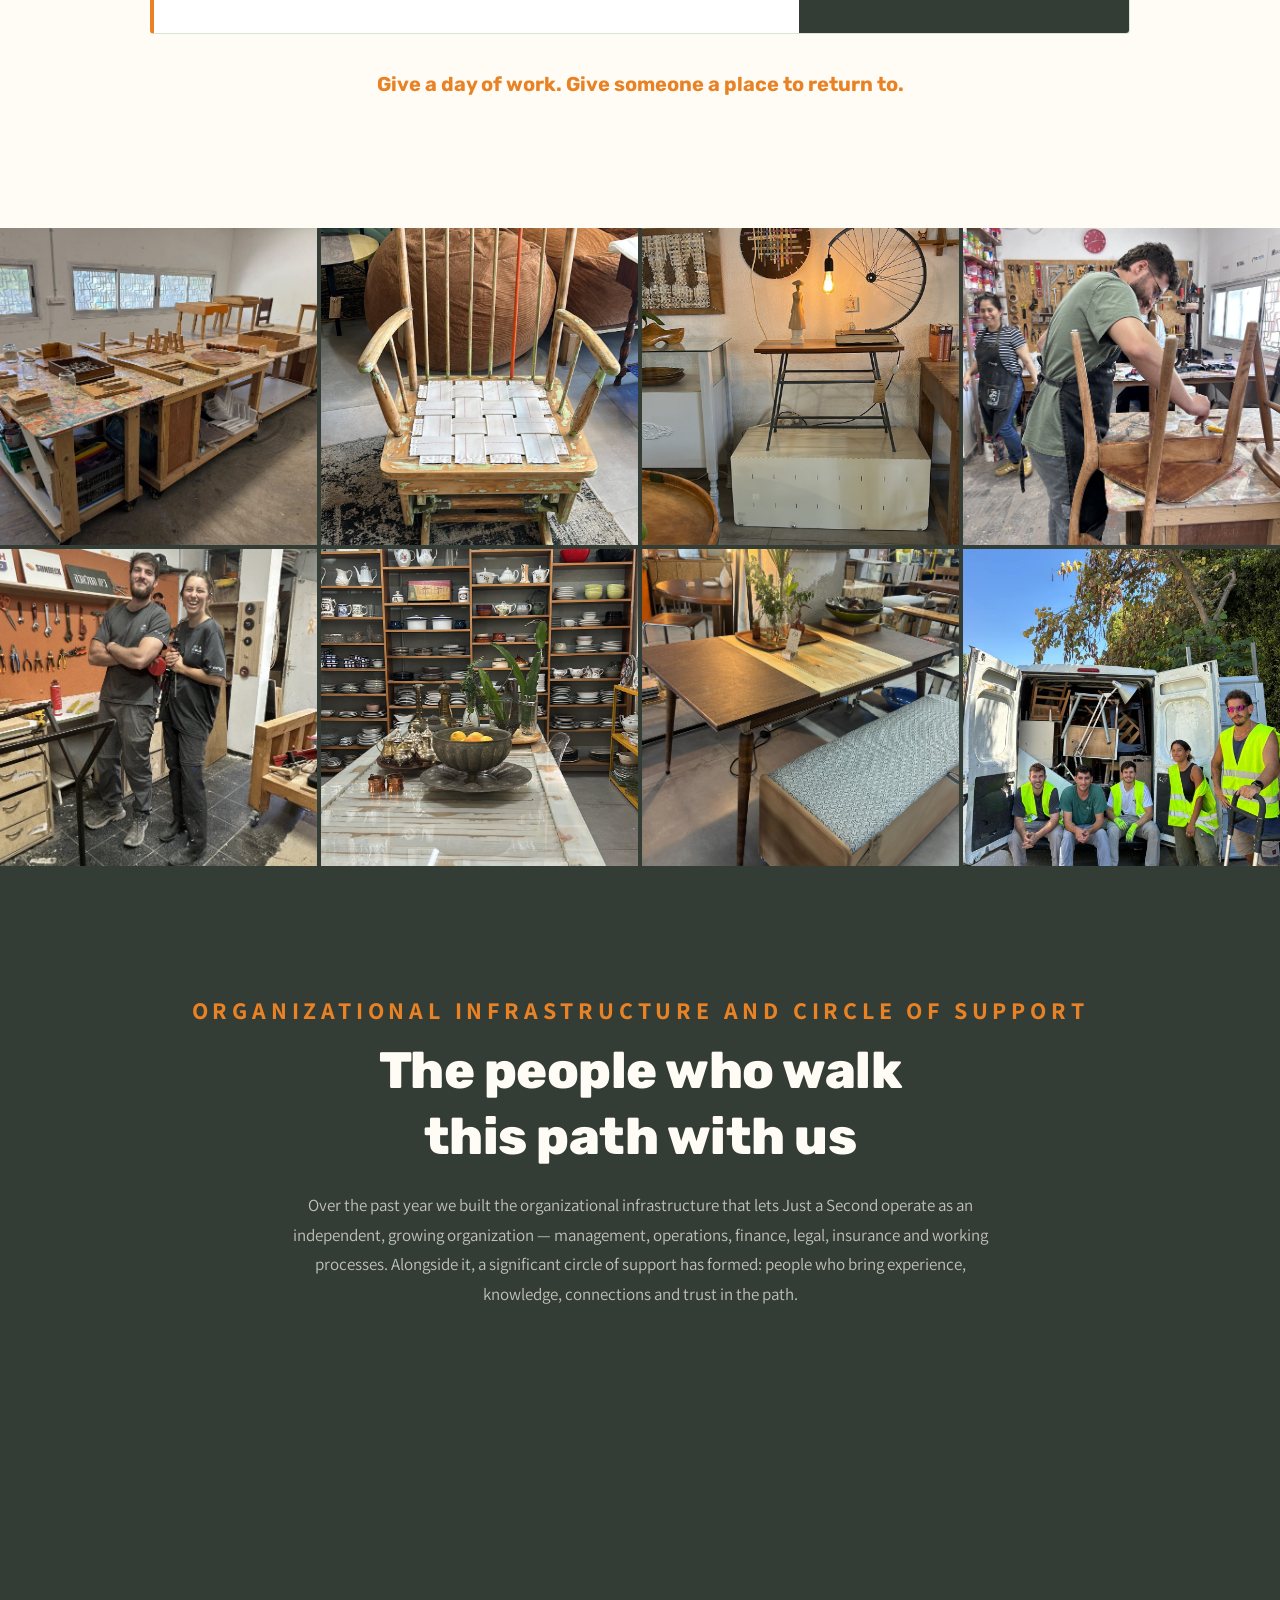
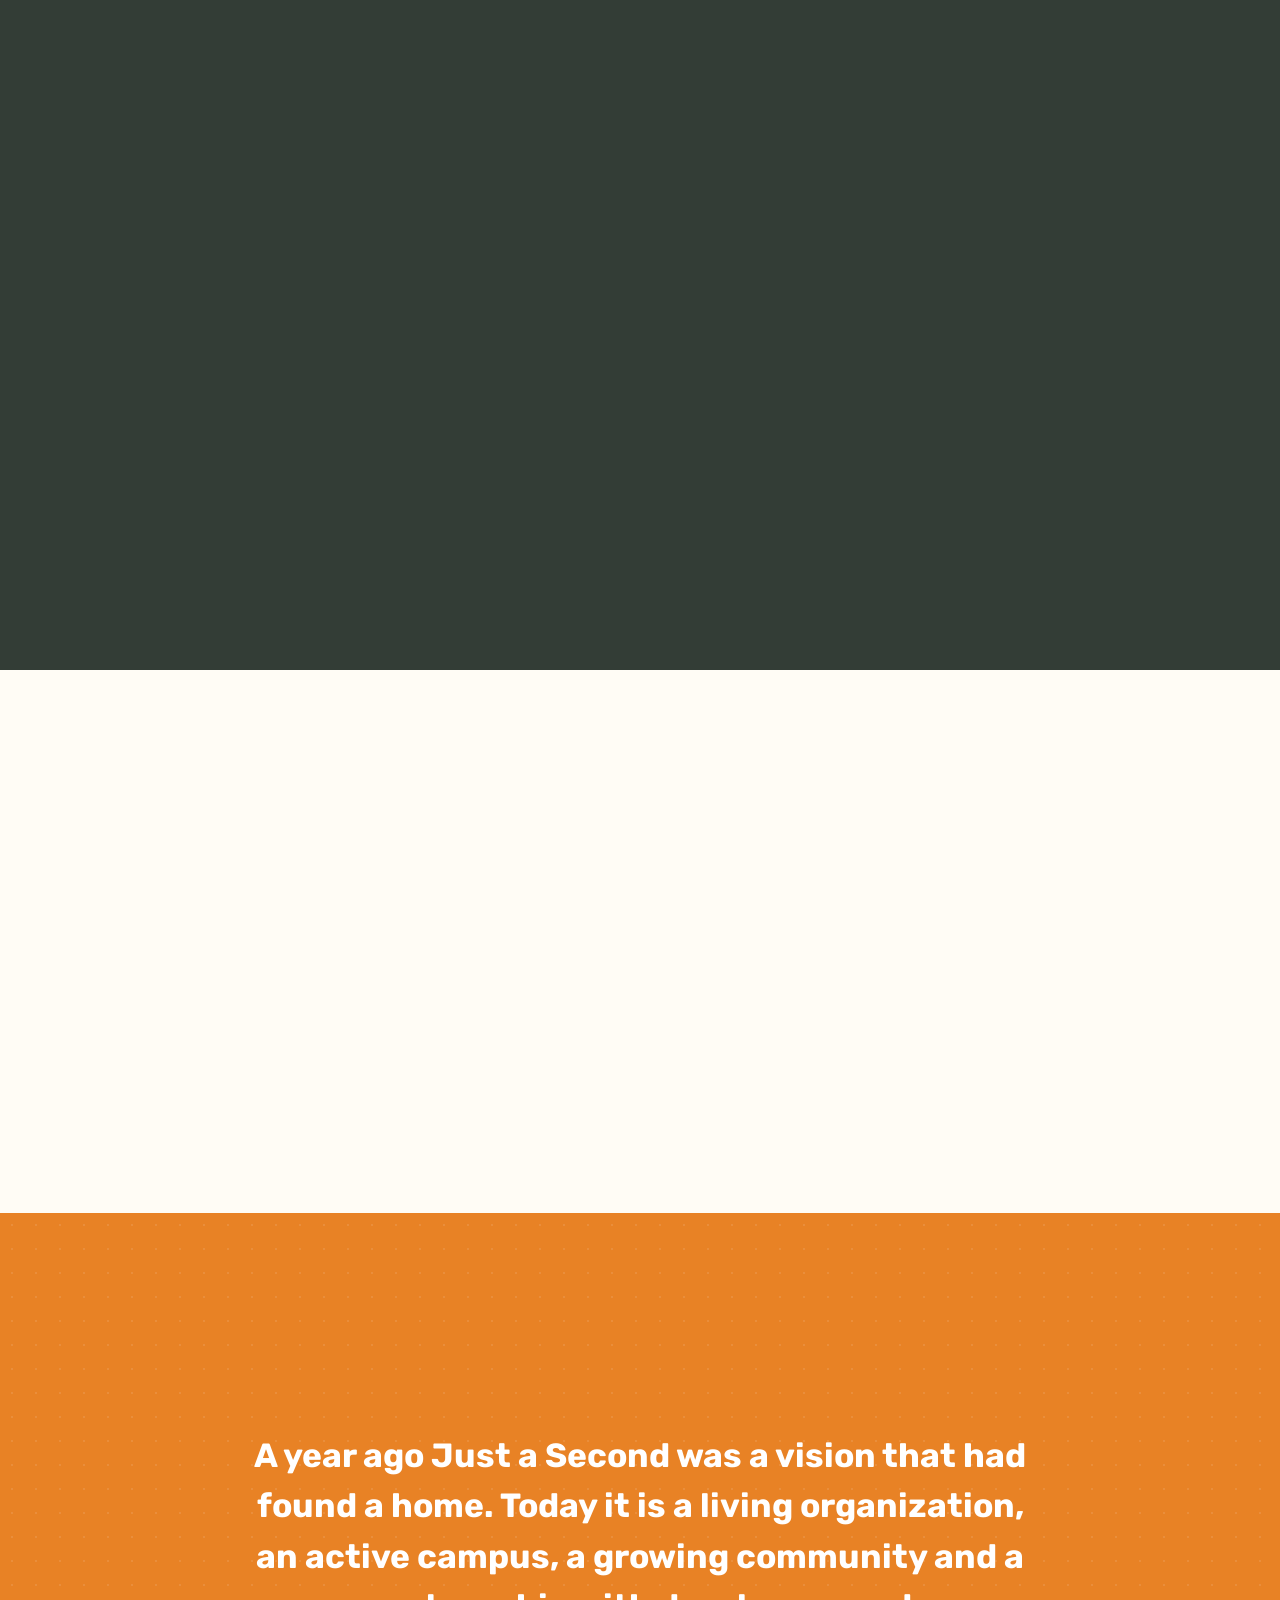
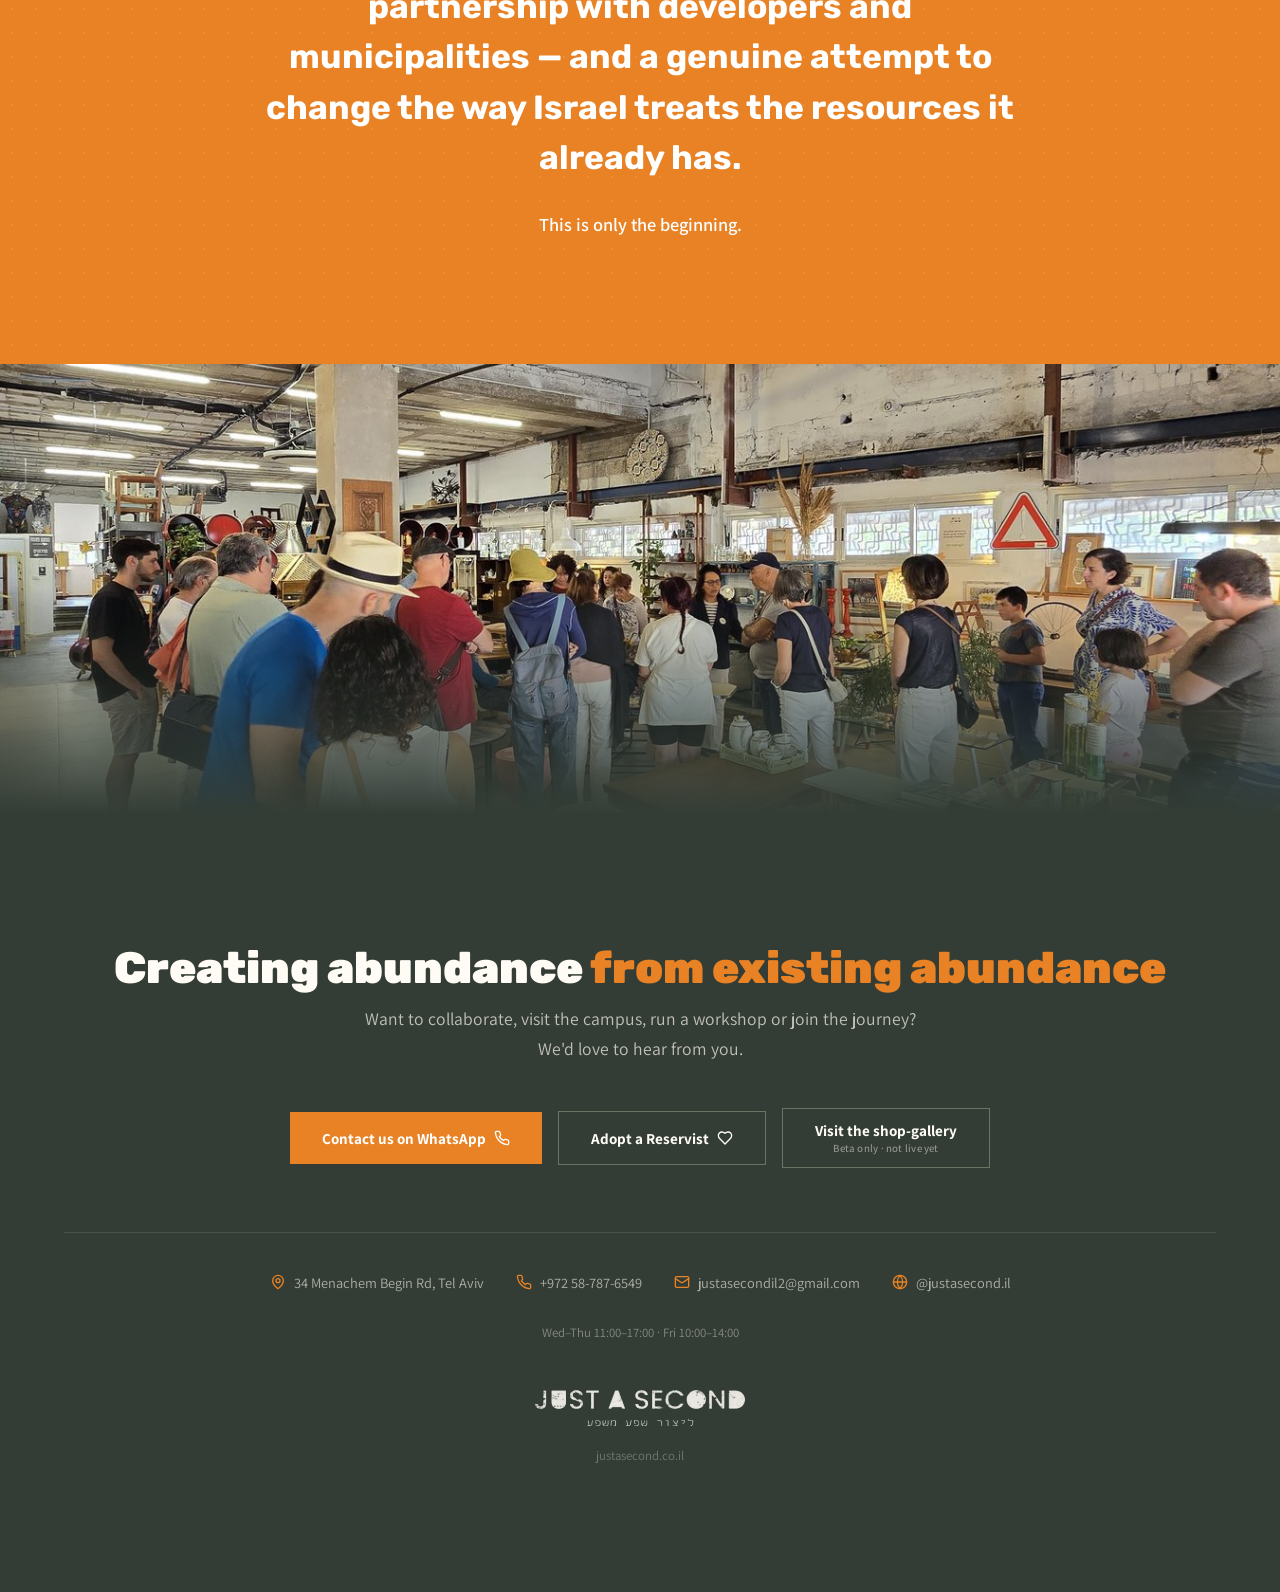
==== commit 26397f2c: "Link the flyer PDF from the Adopt a Reservist section A quiet sage text link under the donate button" ====
--- a/index.html
+++ b/index.html
@@ -792,6 +792,27 @@
     }
     .adopt-ask-note strong { color: var(--orange); font-weight: 700; }
     .adopt-btn { justify-content: center; margin-top: 4px; }
+    .adopt-dl {
+      display: inline-flex;
+      align-items: center;
+      justify-content: center;
+      gap: 7px;
+      font-family: var(--font-body);
+      font-size: 0.86rem;
+      font-weight: 700;
+      color: var(--sage);
+      text-decoration: none;
+      border-bottom: 1px solid rgba(181,201,173,0.35);
+      padding-bottom: 2px;
+      align-self: center;
+      transition: color 0.3s, border-color 0.3s;
+    }
+    .adopt-dl:hover { color: var(--cream); border-bottom-color: var(--cream); }
+    .adopt-dl svg {
+      width: 14px; height: 14px; flex-shrink: 0;
+      fill: none; stroke: currentColor; stroke-width: 2;
+      stroke-linecap: round; stroke-linejoin: round;
+    }
     .adopt-tax {
       font-family: var(--font-body);
       font-size: 0.8rem;
@@ -1459,6 +1480,10 @@
           <a href="https://pay.grow.link/MTI4NTk~ebc231302183bc6fb9c76929dc7919dc-Mzk5NTUxMA" target="_blank" rel="noopener noreferrer" class="btn-primary adopt-btn">
             Adopt a Reservist
             <svg width="16" height="16" viewBox="0 0 24 24" fill="none" stroke="currentColor" stroke-width="2" stroke-linecap="round" stroke-linejoin="round"><path d="M19 14c1.49-1.46 3-3.21 3-5.5A5.5 5.5 0 0 0 16.5 3c-1.76 0-3 .5-4.5 2-1.5-1.5-2.74-2-4.5-2A5.5 5.5 0 0 0 2 8.5c0 2.3 1.5 4.05 3 5.5l7 7Z" /></svg>
+          </a>
+          <a class="adopt-dl" href="adopt-a-reservist.pdf" target="_blank" rel="noopener noreferrer">
+            <svg viewBox="0 0 24 24"><path d="M21 15v4a2 2 0 0 1-2 2H5a2 2 0 0 1-2-2v-4" /><path d="m7 10 5 5 5-5" /><path d="M12 15V3" /></svg>
+            Download the one-page flyer (PDF)
           </a>
           <p class="adopt-tax">Donations are tax-recognized in Israel — Israeli taxpayers are entitled to a 35% tax credit under Section 46.</p>
         </div>
